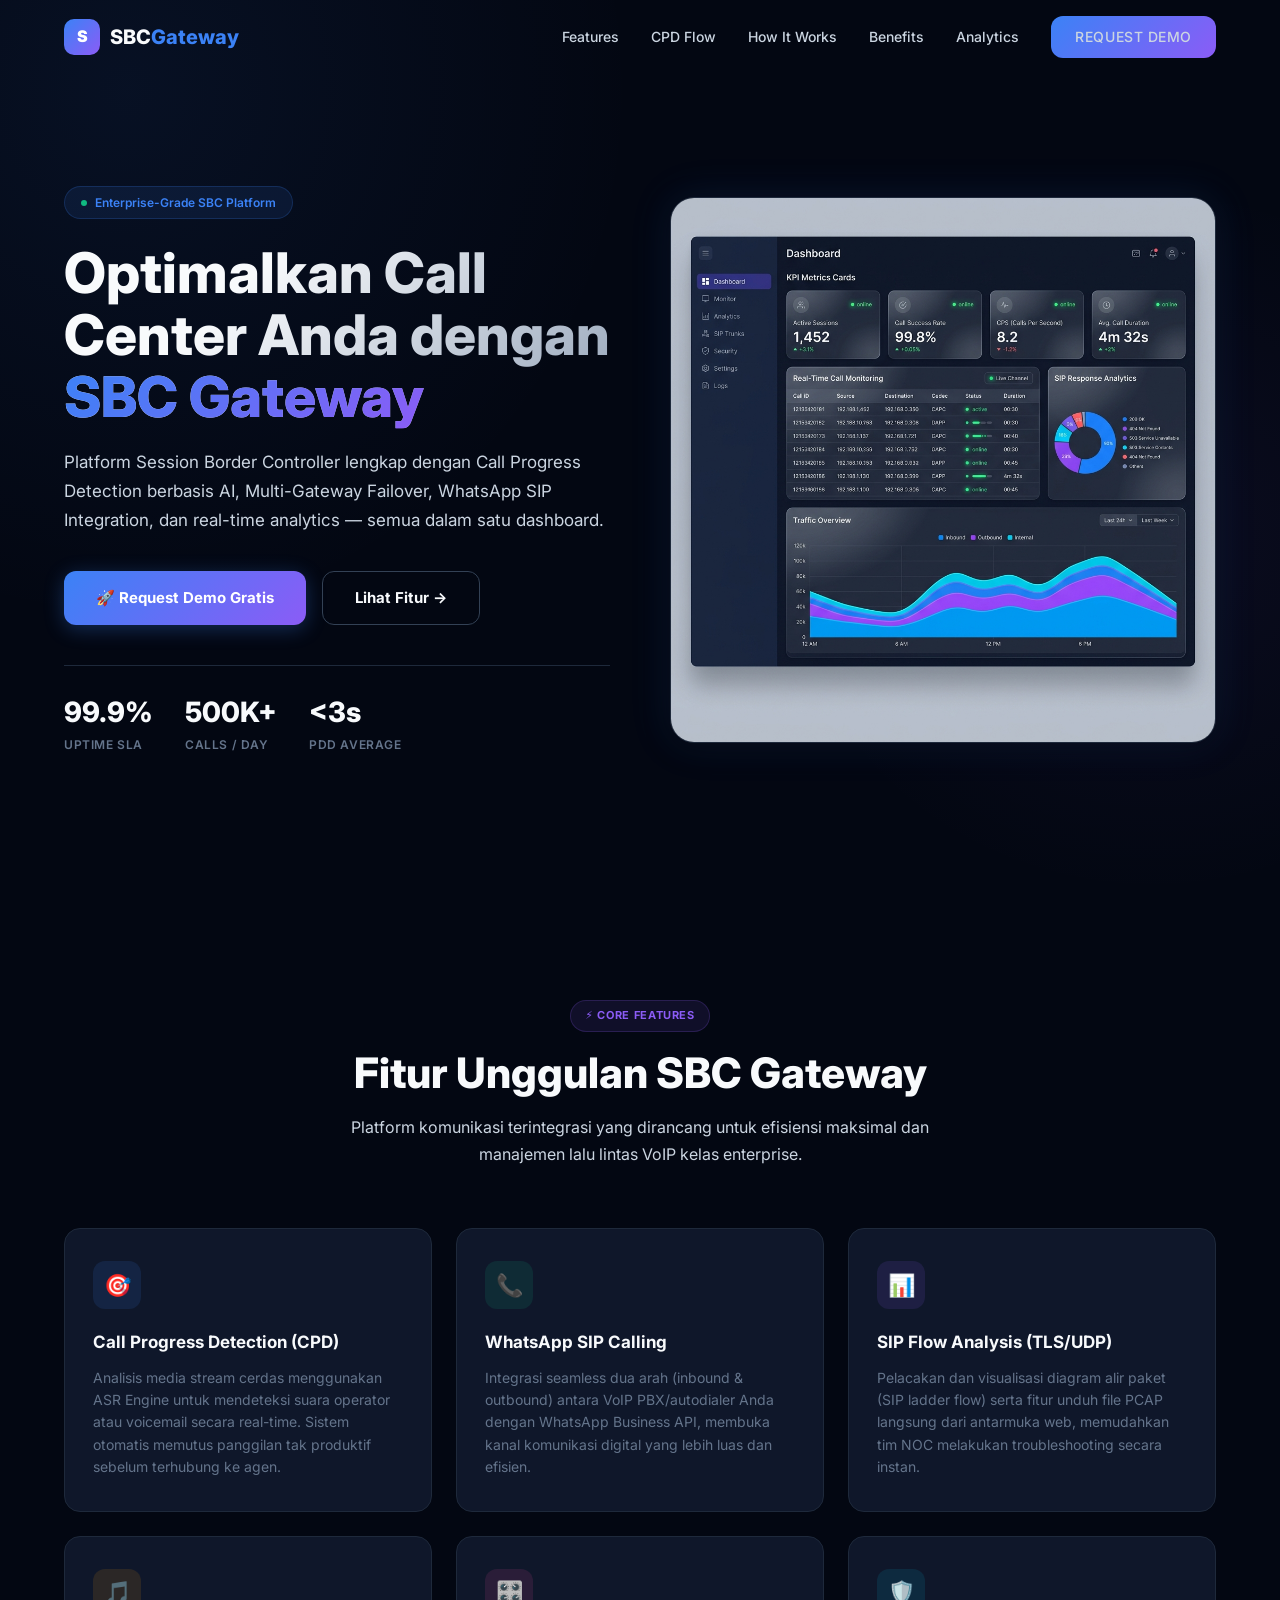
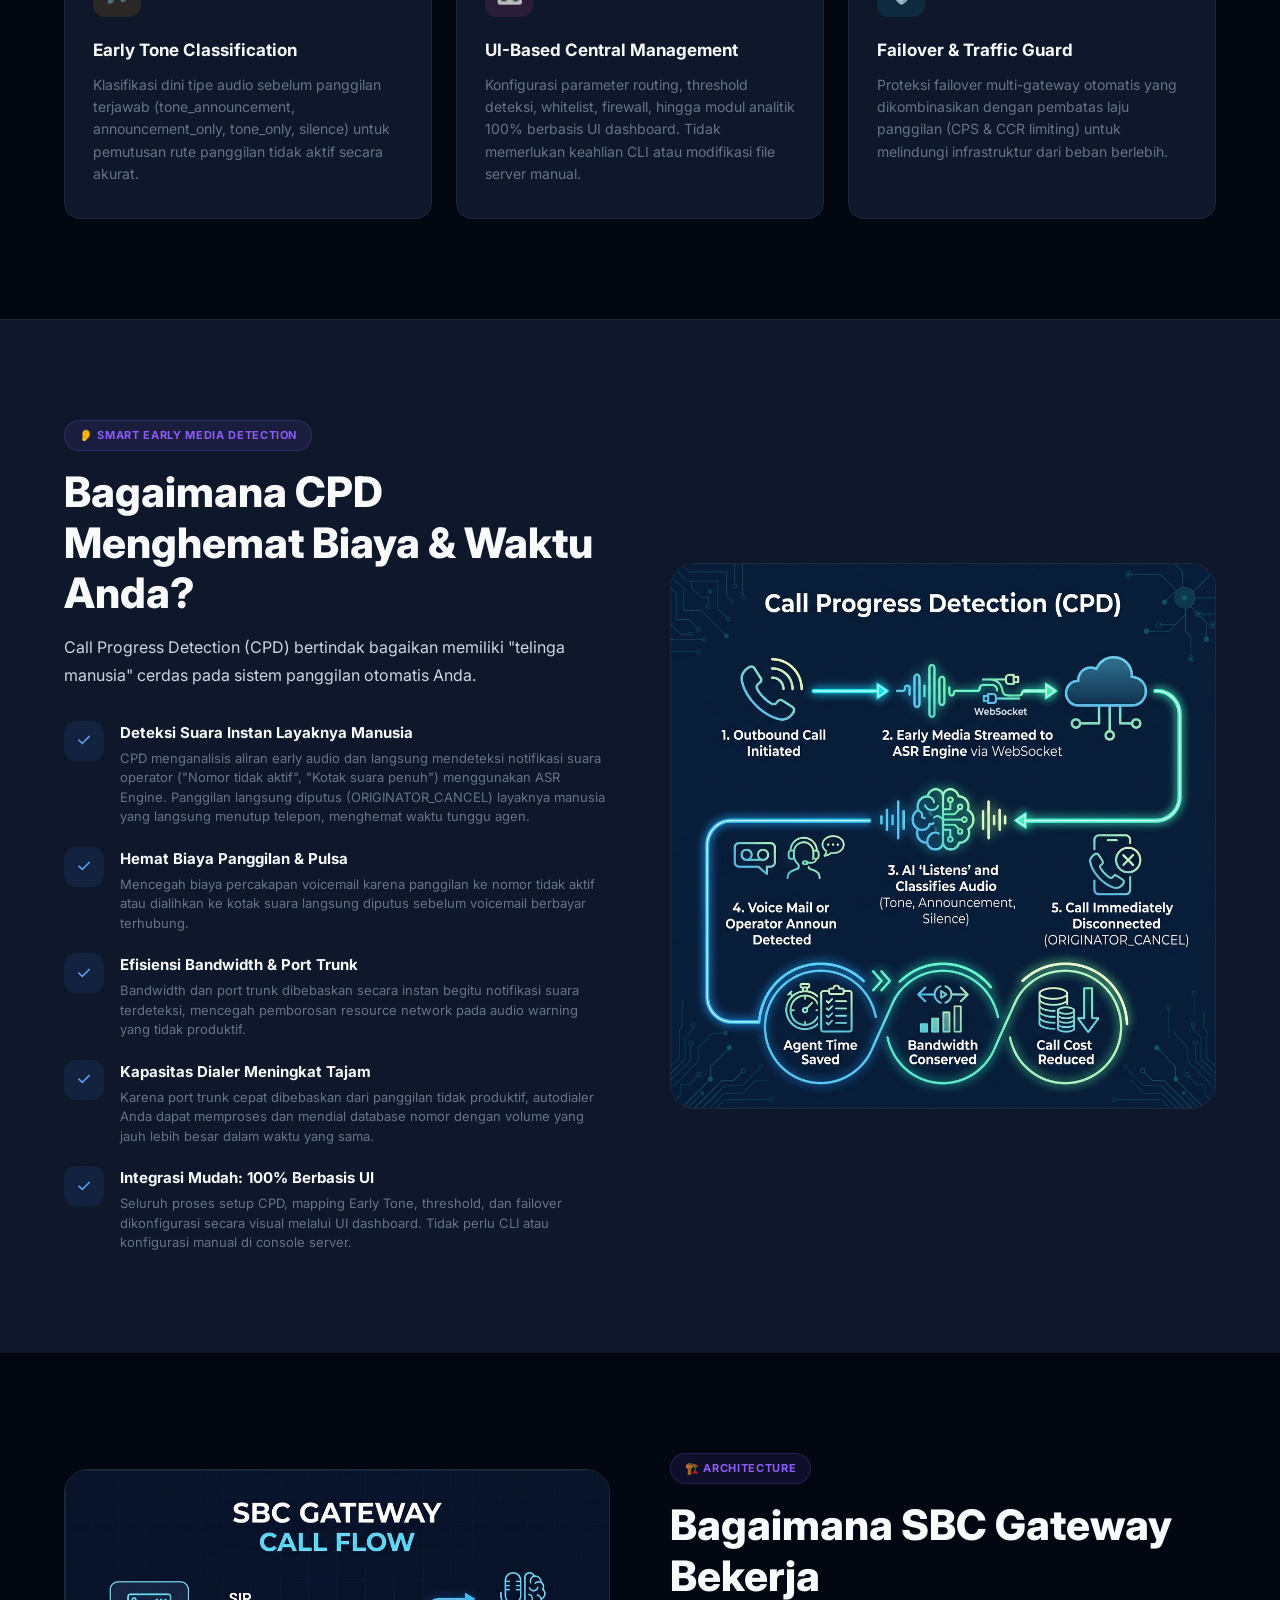
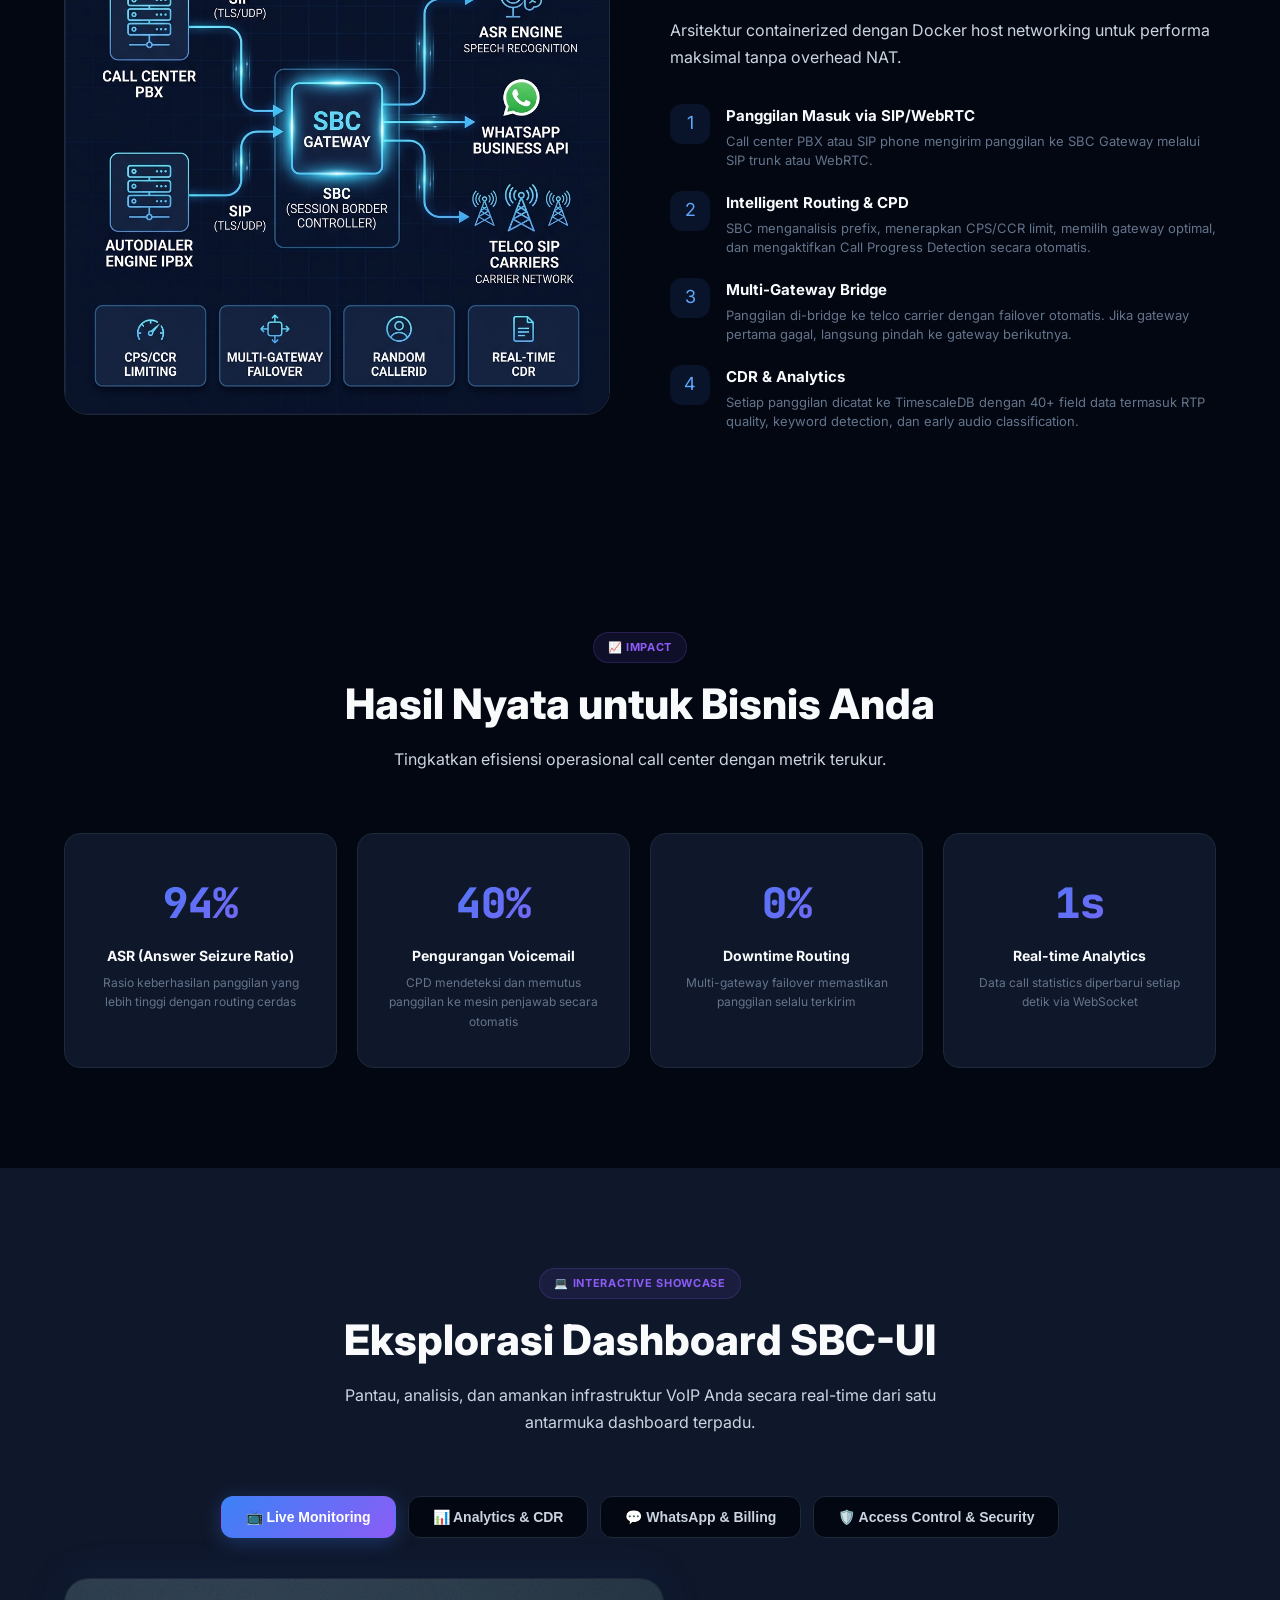
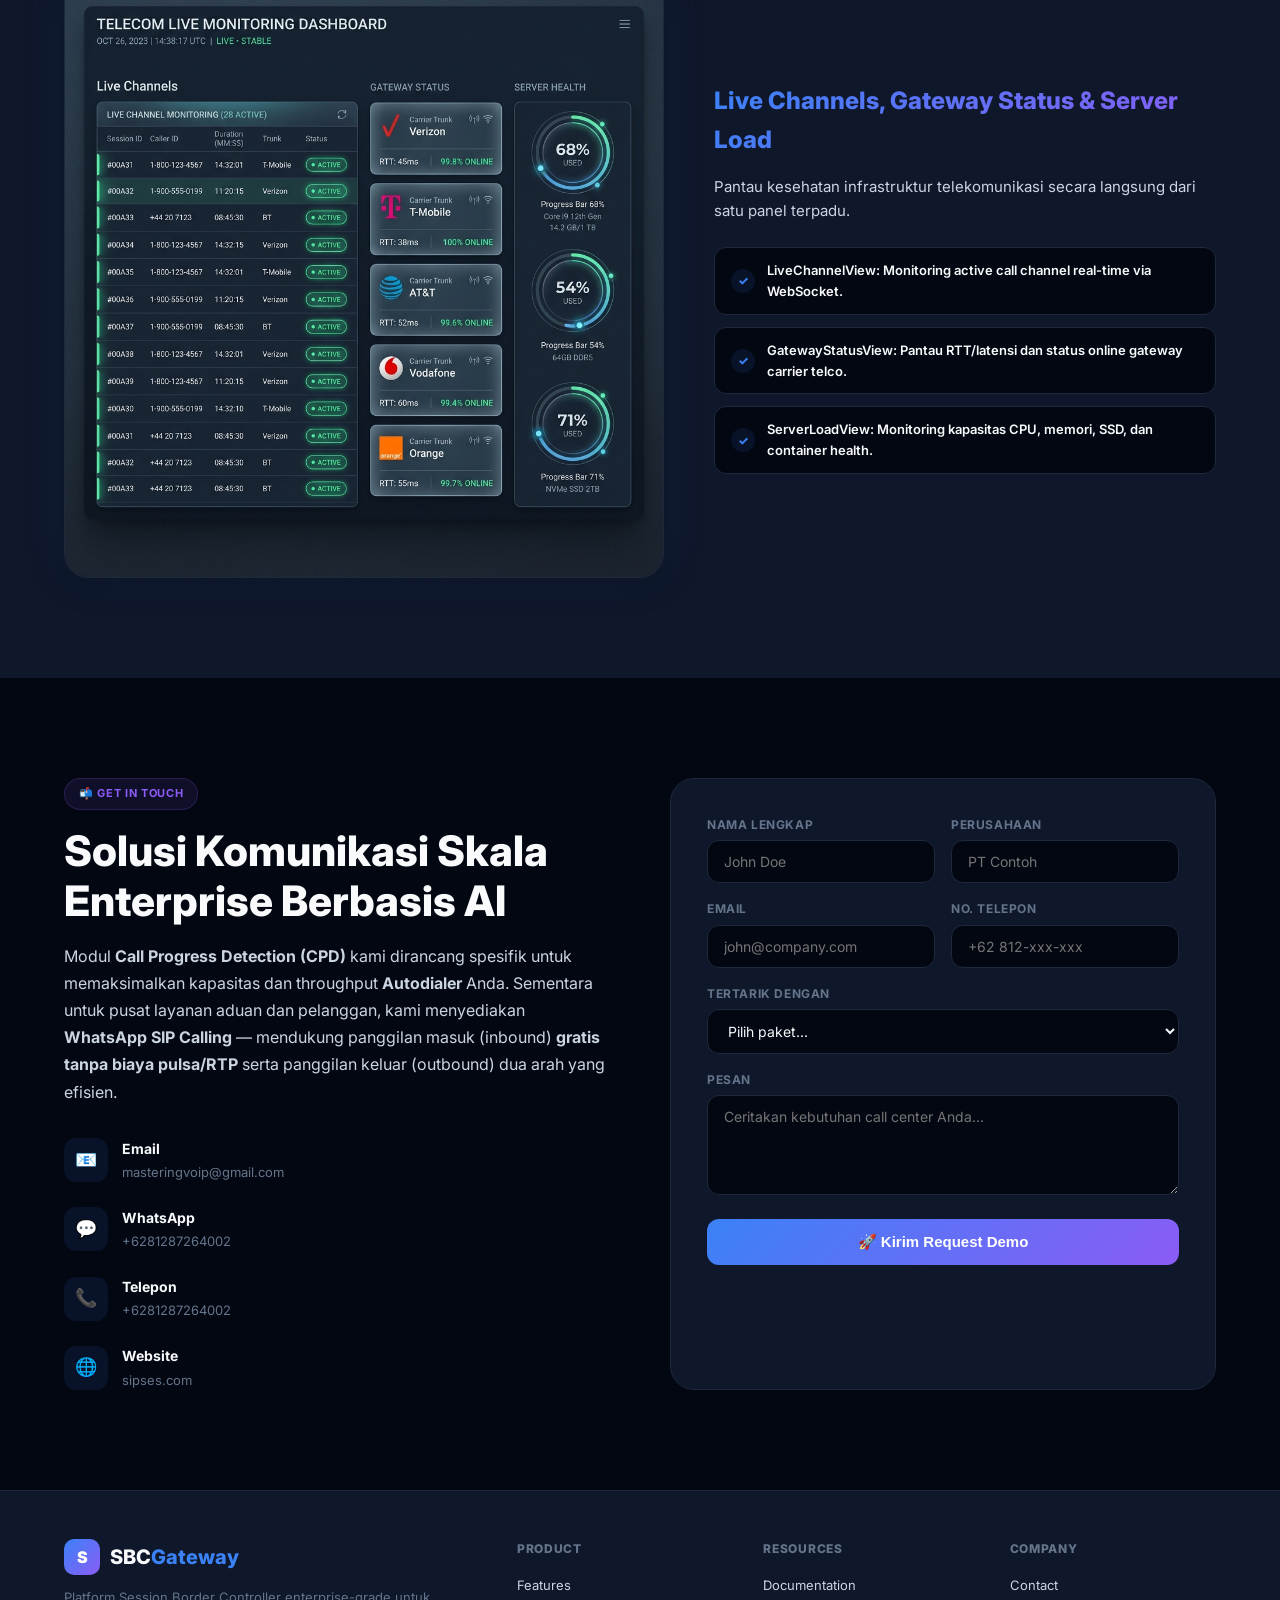
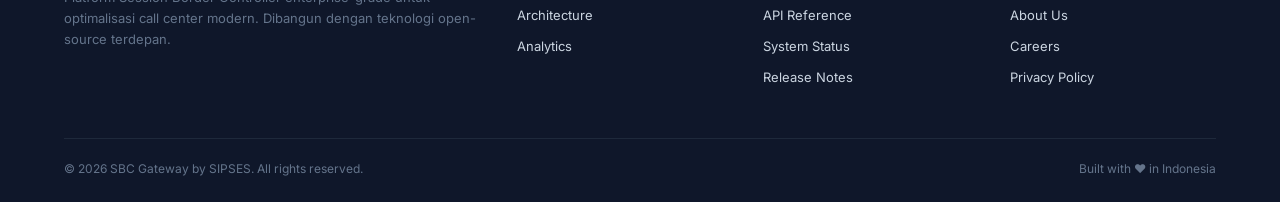
==== index.html @ d1999c35 "Update landing page assets" ====
<!DOCTYPE html>
<html lang="id">
<head>
<meta charset="UTF-8">
<meta name="viewport" content="width=device-width,initial-scale=1.0">
<title>SBC Gateway — Enterprise Call Center Optimization Platform</title>
<meta name="description" content="Optimalkan call center Anda dengan SBC Gateway. Call Progress Detection, Multi-Gateway Failover, WhatsApp SIP Calling, dan real-time monitoring dalam satu platform.">
<meta name="keywords" content="SBC Gateway, SIP, Call Center, VoIP, Call Progress Detection, WhatsApp Business, Telecom">
<link rel="preconnect" href="https://fonts.googleapis.com">
<link rel="preconnect" href="https://fonts.gstatic.com" crossorigin>
<link href="https://fonts.googleapis.com/css2?family=Inter:wght@400;500;600;700;800;900&family=JetBrains+Mono:wght@500;700&display=swap" rel="stylesheet">
<link rel="stylesheet" href="style.css">
<style>.sr-only{position:absolute;width:1px;height:1px;overflow:hidden;clip:rect(0,0,0,0)}</style>
</head>
<body>

<!-- ═══════════ NAVBAR ═══════════ -->
<nav class="navbar" id="navbar">
  <div class="container">
    <a href="#" class="nav-logo">
      <div class="logo-icon">S</div>
      <span>SBC<span style="color:var(--primary)">Gateway</span></span>
    </a>
    <div class="nav-links" id="navLinks">
      <a href="#features">Features</a>
      <a href="#cpd-flow">CPD Flow</a>
      <a href="#architecture">How It Works</a>
      <a href="#benefits">Benefits</a>
      <a href="#analytics">Analytics</a>
      <a href="#contact" class="nav-cta">Request Demo</a>
    </div>
    <button class="nav-hamburger" id="hamburger" aria-label="Menu">☰</button>
  </div>
</nav>

<!-- ═══════════ HERO ═══════════ -->
<section class="hero" id="home">
  <div class="container">
    <div class="hero-content">
      <div class="hero-badge"><span class="pulse"></span> Enterprise-Grade SBC Platform</div>
      <h1>Optimalkan Call Center Anda dengan <span>SBC Gateway</span></h1>
      <p class="hero-desc">Platform Session Border Controller lengkap dengan Call Progress Detection berbasis AI, Multi-Gateway Failover, WhatsApp SIP Integration, dan real-time analytics — semua dalam satu dashboard.</p>
      <div class="hero-actions">
        <a href="#contact" class="btn-hero primary">🚀 Request Demo Gratis</a>
        <a href="#features" class="btn-hero outline">Lihat Fitur →</a>
      </div>
      <div class="hero-stats">
        <div class="hero-stat"><div class="num">99.9%</div><div class="label">Uptime SLA</div></div>
        <div class="hero-stat"><div class="num">500K+</div><div class="label">Calls / Day</div></div>
        <div class="hero-stat"><div class="num">&lt;3s</div><div class="label">PDD Average</div></div>
      </div>
    </div>
    <div class="hero-visual">
      <img src="img/dashboard-hero.png" alt="SBC Gateway Dashboard" width="600" height="600" loading="eager">
    </div>
  </div>
</section>

<!-- ═══════════ FEATURES ═══════════ -->
<section id="features">
  <div class="container">
    <div class="section-header">
      <div class="section-badge">⚡ Core Features</div>
      <h2 class="section-title">Fitur Unggulan SBC Gateway</h2>
      <p class="section-desc">Platform komunikasi terintegrasi yang dirancang untuk efisiensi maksimal dan manajemen lalu lintas VoIP kelas enterprise.</p>
    </div>
    <div class="features-grid">

      <div class="feature-card fade-up">
        <div class="feature-icon blue">🎯</div>
        <h3>Call Progress Detection (CPD)</h3>
        <p>Analisis media stream cerdas menggunakan ASR Engine untuk mendeteksi suara operator atau voicemail secara real-time. Sistem otomatis memutus panggilan tak produktif sebelum terhubung ke agen.</p>
      </div>

      <div class="feature-card fade-up">
        <div class="feature-icon green">📞</div>
        <h3>WhatsApp SIP Calling</h3>
        <p>Integrasi seamless dua arah (inbound &amp; outbound) antara VoIP PBX/autodialer Anda dengan WhatsApp Business API, membuka kanal komunikasi digital yang lebih luas dan efisien.</p>
      </div>

      <div class="feature-card fade-up">
        <div class="feature-icon purple">📊</div>
        <h3>SIP Flow Analysis (TLS/UDP)</h3>
        <p>Pelacakan dan visualisasi diagram alir paket (SIP ladder flow) serta fitur unduh file PCAP langsung dari antarmuka web, memudahkan tim NOC melakukan troubleshooting secara instan.</p>
      </div>

      <div class="feature-card fade-up">
        <div class="feature-icon amber">🎵</div>
        <h3>Early Tone Classification</h3>
        <p>Klasifikasi dini tipe audio sebelum panggilan terjawab (tone_announcement, announcement_only, tone_only, silence) untuk pemutusan rute panggilan tidak aktif secara akurat.</p>
      </div>

      <div class="feature-card fade-up">
        <div class="feature-icon pink">🎛️</div>
        <h3>UI-Based Central Management</h3>
        <p>Konfigurasi parameter routing, threshold deteksi, whitelist, firewall, hingga modul analitik 100% berbasis UI dashboard. Tidak memerlukan keahlian CLI atau modifikasi file server manual.</p>
      </div>

      <div class="feature-card fade-up">
        <div class="feature-icon cyan">🛡️</div>
        <h3>Failover &amp; Traffic Guard</h3>
        <p>Proteksi failover multi-gateway otomatis yang dikombinasikan dengan pembatas laju panggilan (CPS &amp; CCR limiting) untuk melindungi infrastruktur dari beban berlebih.</p>
      </div>

    </div>
  </div>
</section>

<!-- ═══════════ CPD FLOW & BENEFITS ═══════════ -->
<section id="cpd-flow" class="arch-section" style="border-top:1px solid var(--border)">
  <div class="container">
    <div class="arch-layout">
      <div>
        <div class="section-badge">👂 Smart Early Media Detection</div>
        <h2 class="section-title">Bagaimana CPD Menghemat Biaya &amp; Waktu Anda?</h2>
        <p class="section-desc">Call Progress Detection (CPD) bertindak bagaikan memiliki "telinga manusia" cerdas pada sistem panggilan otomatis Anda.</p>
        <div class="arch-points">
          <div class="arch-point">
            <div class="icon">✓</div>
            <div>
              <h4>Deteksi Suara Instan Layaknya Manusia</h4>
              <p>CPD menganalisis aliran early audio dan langsung mendeteksi notifikasi suara operator ("Nomor tidak aktif", "Kotak suara penuh") menggunakan ASR Engine. Panggilan langsung diputus (ORIGINATOR_CANCEL) layaknya manusia yang langsung menutup telepon, menghemat waktu tunggu agen.</p>
            </div>
          </div>
          <div class="arch-point">
            <div class="icon">✓</div>
            <div>
              <h4>Hemat Biaya Panggilan &amp; Pulsa</h4>
              <p>Mencegah biaya percakapan voicemail karena panggilan ke nomor tidak aktif atau dialihkan ke kotak suara langsung diputus sebelum voicemail berbayar terhubung.</p>
            </div>
          </div>
          <div class="arch-point">
            <div class="icon">✓</div>
            <div>
              <h4>Efisiensi Bandwidth &amp; Port Trunk</h4>
              <p>Bandwidth dan port trunk dibebaskan secara instan begitu notifikasi suara terdeteksi, mencegah pemborosan resource network pada audio warning yang tidak produktif.</p>
            </div>
          </div>
          <div class="arch-point">
            <div class="icon">✓</div>
            <div>
              <h4>Kapasitas Dialer Meningkat Tajam</h4>
              <p>Karena port trunk cepat dibebaskan dari panggilan tidak produktif, autodialer Anda dapat memproses dan mendial database nomor dengan volume yang jauh lebih besar dalam waktu yang sama.</p>
            </div>
          </div>
          <div class="arch-point">
            <div class="icon">✓</div>
            <div>
              <h4>Integrasi Mudah: 100% Berbasis UI</h4>
              <p>Seluruh proses setup CPD, mapping Early Tone, threshold, dan failover dikonfigurasi secara visual melalui UI dashboard. Tidak perlu CLI atau konfigurasi manual di console server.</p>
            </div>
          </div>
        </div>
      </div>
      <div class="arch-image fade-up">
        <img src="img/cpd-flow-diagram.png" alt="SBC Gateway CPD Flow Diagram" width="600" height="600" loading="lazy">
      </div>
    </div>
  </div>
</section>

<!-- ═══════════ ARCHITECTURE ═══════════ -->
<section id="architecture">
  <div class="container">
    <div class="arch-layout">
      <div class="arch-image fade-up">
        <img src="img/architecture-diagram.png" alt="SBC Gateway Architecture" width="600" height="600" loading="lazy">
      </div>
      <div>
        <div class="section-badge">🏗️ Architecture</div>
        <h2 class="section-title">Bagaimana SBC Gateway Bekerja</h2>
        <p class="section-desc">Arsitektur containerized dengan Docker host networking untuk performa maksimal tanpa overhead NAT.</p>
        <div class="arch-points">
          <div class="arch-point">
            <div class="icon">1</div>
            <div><h4>Panggilan Masuk via SIP/WebRTC</h4><p>Call center PBX atau SIP phone mengirim panggilan ke SBC Gateway melalui SIP trunk atau WebRTC.</p></div>
          </div>
          <div class="arch-point">
            <div class="icon">2</div>
            <div><h4>Intelligent Routing &amp; CPD</h4><p>SBC menganalisis prefix, menerapkan CPS/CCR limit, memilih gateway optimal, dan mengaktifkan Call Progress Detection secara otomatis.</p></div>
          </div>
          <div class="arch-point">
            <div class="icon">3</div>
            <div><h4>Multi-Gateway Bridge</h4><p>Panggilan di-bridge ke telco carrier dengan failover otomatis. Jika gateway pertama gagal, langsung pindah ke gateway berikutnya.</p></div>
          </div>
          <div class="arch-point">
            <div class="icon">4</div>
            <div><h4>CDR &amp; Analytics</h4><p>Setiap panggilan dicatat ke TimescaleDB dengan 40+ field data termasuk RTP quality, keyword detection, dan early audio classification.</p></div>
          </div>
        </div>
      </div>
    </div>
  </div>
</section>

<!-- ═══════════ BENEFITS ═══════════ -->
<section id="benefits">
  <div class="container">
    <div class="section-header">
      <div class="section-badge">📈 Impact</div>
      <h2 class="section-title">Hasil Nyata untuk Bisnis Anda</h2>
      <p class="section-desc">Tingkatkan efisiensi operasional call center dengan metrik terukur.</p>
    </div>
    <div class="benefits-grid">
      <div class="benefit-card fade-up">
        <div class="benefit-num">94%</div>
        <h4>ASR (Answer Seizure Ratio)</h4>
        <p>Rasio keberhasilan panggilan yang lebih tinggi dengan routing cerdas</p>
      </div>
      <div class="benefit-card fade-up">
        <div class="benefit-num">40%</div>
        <h4>Pengurangan Voicemail</h4>
        <p>CPD mendeteksi dan memutus panggilan ke mesin penjawab secara otomatis</p>
      </div>
      <div class="benefit-card fade-up">
        <div class="benefit-num">0%</div>
        <h4>Downtime Routing</h4>
        <p>Multi-gateway failover memastikan panggilan selalu terkirim</p>
      </div>
      <div class="benefit-card fade-up">
        <div class="benefit-num">1s</div>
        <h4>Real-time Analytics</h4>
        <p>Data call statistics diperbarui setiap detik via WebSocket</p>
      </div>
    </div>
  </div>
</section>

<!-- ═══════════ SHOWCASE / DASHBOARD PREVIEWS ═══════════ -->
<section id="analytics" class="showcase-section">
  <div class="container">
    <div class="section-header">
      <div class="section-badge">💻 Interactive Showcase</div>
      <h2 class="section-title">Eksplorasi Dashboard SBC-UI</h2>
      <p class="section-desc">Pantau, analisis, dan amankan infrastruktur VoIP Anda secara real-time dari satu antarmuka dashboard terpadu.</p>
    </div>

    <!-- Tab Buttons -->
    <div class="showcase-tabs">
      <button class="showcase-tab active" onclick="switchTab('tab-monitoring')">📺 Live Monitoring</button>
      <button class="showcase-tab" onclick="switchTab('tab-analytics')">📊 Analytics &amp; CDR</button>
      <button class="showcase-tab" onclick="switchTab('tab-waba')">💬 WhatsApp &amp; Billing</button>
      <button class="showcase-tab" onclick="switchTab('tab-security')">🛡️ Access Control &amp; Security</button>
    </div>

    <!-- Tab Panels -->
    <div class="showcase-panels">

      <!-- Panel 1: Monitoring -->
      <div id="tab-monitoring" class="showcase-panel active">
        <div class="showcase-image">
          <img src="img/live-monitoring.png" alt="Live Monitoring & Gateway Status" width="600" height="600" loading="lazy">
        </div>
        <div class="showcase-info">
          <h3>Live Channels, Gateway Status &amp; Server Load</h3>
          <p>Pantau kesehatan infrastruktur telekomunikasi secara langsung dari satu panel terpadu.</p>
          <div class="showcase-features">
            <div class="showcase-feature"><div class="bullet">✓</div><span>LiveChannelView: Monitoring active call channel real-time via WebSocket.</span></div>
            <div class="showcase-feature"><div class="bullet">✓</div><span>GatewayStatusView: Pantau RTT/latensi dan status online gateway carrier telco.</span></div>
            <div class="showcase-feature"><div class="bullet">✓</div><span>ServerLoadView: Monitoring kapasitas CPU, memori, SSD, dan container health.</span></div>
          </div>
        </div>
      </div>

      <!-- Panel 2: Analytics -->
      <div id="tab-analytics" class="showcase-panel">
        <div class="showcase-image">
          <img src="img/analytics-cdr.png" alt="SIP Response Analytics & CDR Logs" width="600" height="600" loading="lazy">
        </div>
        <div class="showcase-info">
          <h3>SIP Response Analytics, Traffic &amp; CDR Logs</h3>
          <p>Dapatkan insight performa dan diagnosa kegagalan panggilan dengan visualisasi charts interaktif.</p>
          <div class="showcase-features">
            <div class="showcase-feature"><div class="bullet">✓</div><span>SipResponseAnalyticsView: Breakdown kode respon SIP (200 OK, 486 Busy, dsb) per jam.</span></div>
            <div class="showcase-feature"><div class="bullet">✓</div><span>TrafficOverviewView &amp; CallStatsView: Stacked area charts total volume panggilan masuk &amp; keluar.</span></div>
            <div class="showcase-feature"><div class="bullet">✓</div><span>CdrView: Pencarian log CDR dengan detail SIP flow ladder, ASR%, ACD, PDD, dan early audio classification.</span></div>
          </div>
        </div>
      </div>

      <!-- Panel 3: WABA & Billing -->
      <div id="tab-waba" class="showcase-panel">
        <div class="showcase-image">
          <img src="img/waba-routing.png" alt="WhatsApp Business & Billing View" width="600" height="600" loading="lazy">
        </div>
        <div class="showcase-info">
          <h3>WhatsApp SIP Calling, Dynamic CallerID &amp; Billing</h3>
          <p>Kelola kanal panggilan alternatif WhatsApp Business API, aturan CallerID block, serta reporting biaya panggilan.</p>
          <div class="showcase-features">
            <div class="showcase-feature"><div class="bullet">✓</div><span>WabaView: Setup interkoneksi WhatsApp Business API trunk ke SIP server.</span></div>
            <div class="showcase-feature"><div class="bullet">✓</div><span>Dynamic CallerID: Kelola CallerID blocks (Sequence, Random, Static) via UI.</span></div>
            <div class="showcase-feature"><div class="bullet">✓</div><span>BillingView: Ekspor laporan konsumsi menit dan biaya panggilan ke CSV, Excel, PDF.</span></div>
          </div>
        </div>
      </div>

      <!-- Panel 4: Security -->
      <div id="tab-security" class="showcase-panel">
        <div class="showcase-image">
          <img src="img/acl-security.png" alt="Access Control List & Security View" width="600" height="600" loading="lazy">
        </div>
        <div class="showcase-info">
          <h3>SIP Security &amp; Access Control List (ACL)</h3>
          <p>Lindungi gateway dari ancaman spoofing, brute force, flooding, dan unauthorized access.</p>
          <div class="showcase-features">
            <div class="showcase-feature"><div class="bullet">✓</div><span>AclView: Tambah &amp; hapus rules IP whitelist/blacklist sip profile secara dinamis.</span></div>
            <div class="showcase-feature"><div class="bullet">✓</div><span>Rate Limiting: Pengaturan batas Call Per Second (CPS) &amp; Concurrent Call Rate (CCR) per IP.</span></div>
            <div class="showcase-feature"><div class="bullet">✓</div><span>SIP Firewall Rules: Deteksi dan blokir malformed SIP packets, anti-flooding, dan drop invalid User-Agents.</span></div>
          </div>
        </div>
      </div>

    </div>
  </div>
</section>

<!-- ═══════════ CONTACT ═══════════ -->
<section id="contact">
  <div class="container">
    <div class="contact-layout">
      <div>
        <div class="section-badge">📬 Get in Touch</div>
        <h2 class="section-title">Solusi Komunikasi Skala Enterprise Berbasis AI</h2>
        <p class="section-desc">Modul <strong>Call Progress Detection (CPD)</strong> kami dirancang spesifik untuk memaksimalkan kapasitas dan throughput <strong>Autodialer</strong> Anda. Sementara untuk pusat layanan aduan dan pelanggan, kami menyediakan <strong>WhatsApp SIP Calling</strong> — mendukung panggilan masuk (inbound) <strong>gratis tanpa biaya pulsa/RTP</strong> serta panggilan keluar (outbound) dua arah yang efisien.</p>
        <div class="contact-info">
          <div class="contact-item">
            <div class="icon">📧</div>
            <div class="info"><h4>Email</h4><p>masteringvoip@gmail.com</p></div>
          </div>
          <div class="contact-item">
            <div class="icon">💬</div>
            <div class="info"><h4>WhatsApp</h4><p>+6281287264002</p></div>
          </div>
          <div class="contact-item">
            <div class="icon">📞</div>
            <div class="info"><h4>Telepon</h4><p>+6281287264002</p></div>
          </div>
          <div class="contact-item">
            <div class="icon">🌐</div>
            <div class="info"><h4>Website</h4><p>sipses.com</p></div>
          </div>
        </div>
      </div>
      <div class="contact-form fade-up">
        <form id="contactForm">
          <div class="form-row">
            <div class="form-group">
              <label for="name">Nama Lengkap</label>
              <input type="text" id="name" placeholder="John Doe" required>
            </div>
            <div class="form-group">
              <label for="company">Perusahaan</label>
              <input type="text" id="company" placeholder="PT Contoh">
            </div>
          </div>
          <div class="form-row">
            <div class="form-group">
              <label for="email">Email</label>
              <input type="email" id="email" placeholder="john@company.com" required>
            </div>
            <div class="form-group">
              <label for="phone">No. Telepon</label>
              <input type="tel" id="phone" placeholder="+62 812-xxx-xxx">
            </div>
          </div>
          <div class="form-group">
            <label for="interest">Tertarik Dengan</label>
            <select id="interest">
              <option value="">Pilih paket...</option>
              <option>Free Trial (14 Hari)</option>
              <option>Professional Plan</option>
              <option>Enterprise Plan</option>
              <option>Konsultasi Teknis</option>
            </select>
          </div>
          <div class="form-group">
            <label for="message">Pesan</label>
            <textarea id="message" placeholder="Ceritakan kebutuhan call center Anda..."></textarea>
          </div>
          <button type="submit" class="form-submit">🚀 Kirim Request Demo</button>
        </form>
      </div>
    </div>
  </div>
</section>

<!-- ═══════════ FOOTER ═══════════ -->
<footer class="footer">
  <div class="container">
    <div class="footer-grid">
      <div class="footer-brand">
        <a href="#" class="nav-logo" style="margin-bottom:4px">
          <div class="logo-icon">S</div>
          <span>SBC<span style="color:var(--primary)">Gateway</span></span>
        </a>
        <p>Platform Session Border Controller enterprise-grade untuk optimalisasi call center modern. Dibangun dengan teknologi open-source terdepan.</p>
      </div>
      <div class="footer-col">
        <h4>Product</h4>
        <a href="#features">Features</a>
        <a href="#architecture">Architecture</a>
        <a href="#analytics">Analytics</a>
      </div>
      <div class="footer-col">
        <h4>Resources</h4>
        <a href="#">Documentation</a>
        <a href="#">API Reference</a>
        <a href="#">System Status</a>
        <a href="#">Release Notes</a>
      </div>
      <div class="footer-col">
        <h4>Company</h4>
        <a href="#contact">Contact</a>
        <a href="#">About Us</a>
        <a href="#">Careers</a>
        <a href="#">Privacy Policy</a>
      </div>
    </div>
    <div class="footer-bottom">
      <span>&copy; 2026 SBC Gateway by SIPSES. All rights reserved.</span>
      <span>Built with ❤️ in Indonesia</span>
    </div>
  </div>
</footer>

<script>
// Tab Switching
function switchTab(tabId){
  document.querySelectorAll('.showcase-tab').forEach(btn=>{
    btn.classList.toggle('active',btn.getAttribute('onclick').includes(tabId));
  });
  document.querySelectorAll('.showcase-panel').forEach(panel=>{
    panel.classList.toggle('active',panel.id===tabId);
  });
}

// Navbar scroll effect
const navbar=document.getElementById('navbar');
window.addEventListener('scroll',()=>{navbar.classList.toggle('scrolled',window.scrollY>50)});

// Mobile hamburger
const hamburger=document.getElementById('hamburger');
const navLinks=document.getElementById('navLinks');
hamburger.addEventListener('click',()=>{
  const open=navLinks.style.display==='flex';
  navLinks.style.display=open?'none':'flex';
  navLinks.style.flexDirection='column';
  navLinks.style.position='absolute';
  navLinks.style.top='60px';
  navLinks.style.right='24px';
  navLinks.style.background='rgba(15,23,42,0.98)';
  navLinks.style.padding='20px';
  navLinks.style.borderRadius='12px';
  navLinks.style.border='1px solid #1e293b';
  navLinks.style.gap='16px';
  if(open){navLinks.removeAttribute('style')}
});

// Scroll animations (IntersectionObserver)
const observer=new IntersectionObserver((entries)=>{
  entries.forEach(e=>{if(e.isIntersecting){e.target.classList.add('visible');observer.unobserve(e.target)}});
},{threshold:0.1,rootMargin:'0px 0px -50px 0px'});
document.querySelectorAll('.fade-up').forEach(el=>observer.observe(el));

// Smooth scroll for anchor links
document.querySelectorAll('a[href^="#"]').forEach(a=>{
  a.addEventListener('click',e=>{
    e.preventDefault();
    const t=document.querySelector(a.getAttribute('href'));
    if(t)t.scrollIntoView({behavior:'smooth',block:'start'});
    if(window.innerWidth<768){navLinks.removeAttribute('style')}
  });
});

// Form submit
document.getElementById('contactForm').addEventListener('submit',e=>{
  e.preventDefault();
  alert('Terima kasih! Tim kami akan menghubungi Anda dalam 1x24 jam.');
  e.target.reset();
});
</script>
</body>
</html>
---- style.css ----
/* ── Reset & Base ── */
*,*::before,*::after{box-sizing:border-box;margin:0;padding:0}
:root{
  --bg:#030712;--bg-card:#0f172a;--bg-card-hover:#1e293b;
  --border:#1e293b;--border-light:#334155;
  --text:#f8fafc;--text-dim:#cbd5e1;--text-muted:#64748b;
  --primary:#3b82f6;--primary-glow:rgba(59,130,246,0.3);
  --accent:#8b5cf6;--accent-glow:rgba(139,92,246,0.25);
  --success:#10b981;--warning:#f59e0b;--danger:#ef4444;
  --gradient-primary:linear-gradient(135deg,#3b82f6,#8b5cf6);
  --gradient-dark:linear-gradient(180deg,#030712 0%,#0f172a 100%);
  --r:12px;--r-lg:16px;--r-xl:24px;
  --shadow:0 4px 24px rgba(0,0,0,0.4);
  --shadow-glow:0 0 40px rgba(59,130,246,0.15);
  --font:'Inter',system-ui,-apple-system,sans-serif;
  --font-mono:'JetBrains Mono',monospace;
}
html{scroll-behavior:smooth;font-size:16px}
body{font-family:var(--font);background:var(--bg);color:var(--text);line-height:1.6;overflow-x:hidden}
a{color:var(--primary);text-decoration:none;transition:color .2s}
a:hover{color:#60a5fa}
img{max-width:100%;height:auto;display:block}
.container{max-width:1200px;margin:0 auto;padding:0 24px}

/* ── Navbar ── */
.navbar{position:fixed;top:0;left:0;right:0;z-index:100;padding:16px 0;transition:all .3s}
.navbar.scrolled{background:rgba(3,7,18,0.92);backdrop-filter:blur(16px);border-bottom:1px solid var(--border);padding:10px 0}
.navbar .container{display:flex;align-items:center;justify-content:space-between}
.nav-logo{display:flex;align-items:center;gap:10px;font-weight:800;font-size:20px;color:var(--text)}
.nav-logo .logo-icon{width:36px;height:36px;background:var(--gradient-primary);border-radius:10px;display:flex;align-items:center;justify-content:center;font-size:16px;font-weight:900;color:#fff}
.nav-links{display:flex;gap:32px;align-items:center}
.nav-links a{color:var(--text-dim);font-size:14px;font-weight:500;transition:color .2s}
.nav-links a:hover{color:var(--text)}
.nav-cta{padding:10px 24px;background:var(--gradient-primary);border:none;border-radius:var(--r);color:#fff;font-weight:700;font-size:13px;cursor:pointer;transition:transform .15s,box-shadow .3s;text-transform:uppercase;letter-spacing:.04em}
.nav-cta:hover{transform:translateY(-1px);box-shadow:0 4px 20px var(--primary-glow)}
.nav-hamburger{display:none;background:none;border:none;color:var(--text);font-size:24px;cursor:pointer}

/* ── Hero ── */
.hero{min-height:100vh;display:flex;align-items:center;position:relative;padding:120px 0 80px;overflow:hidden}
.hero::before{content:'';position:absolute;top:-50%;left:-30%;width:80%;height:120%;background:radial-gradient(ellipse,rgba(59,130,246,0.08) 0%,transparent 70%);pointer-events:none}
.hero::after{content:'';position:absolute;top:20%;right:-20%;width:60%;height:80%;background:radial-gradient(ellipse,rgba(139,92,246,0.06) 0%,transparent 70%);pointer-events:none}
.hero .container{display:grid;grid-template-columns:1fr 1fr;gap:60px;align-items:center;position:relative;z-index:1}
.hero-content{max-width:560px}
.hero-badge{display:inline-flex;align-items:center;gap:8px;background:rgba(59,130,246,0.1);border:1px solid rgba(59,130,246,0.2);border-radius:999px;padding:6px 16px;font-size:12px;font-weight:600;color:var(--primary);margin-bottom:24px}
.hero-badge .pulse{width:6px;height:6px;border-radius:50%;background:var(--success);animation:pulse 2s infinite}
.hero h1{font-size:clamp(36px,5vw,56px);font-weight:800;line-height:1.1;margin-bottom:20px;background:linear-gradient(135deg,#f8fafc 30%,#94a3b8);-webkit-background-clip:text;-webkit-text-fill-color:transparent}
.hero h1 span{background:var(--gradient-primary);-webkit-background-clip:text;-webkit-text-fill-color:transparent}
.hero-desc{font-size:17px;color:var(--text-dim);margin-bottom:36px;line-height:1.7}
.hero-actions{display:flex;gap:16px;flex-wrap:wrap}
.btn-hero{padding:14px 32px;border-radius:var(--r);font-weight:700;font-size:15px;border:none;cursor:pointer;transition:all .2s;display:inline-flex;align-items:center;gap:8px}
.btn-hero.primary{background:var(--gradient-primary);color:#fff;box-shadow:0 4px 20px var(--primary-glow)}
.btn-hero.primary:hover{transform:translateY(-2px);box-shadow:0 8px 32px var(--primary-glow)}
.btn-hero.outline{background:transparent;color:var(--text);border:1px solid var(--border-light)}
.btn-hero.outline:hover{border-color:var(--primary);color:var(--primary)}
.hero-visual{position:relative}
.hero-visual img{border-radius:var(--r-xl);border:1px solid var(--border);box-shadow:var(--shadow),var(--shadow-glow);transition:transform .4s}
.hero-visual:hover img{transform:scale(1.02)}
.hero-stats{display:flex;gap:32px;margin-top:40px;padding-top:24px;border-top:1px solid var(--border)}
.hero-stat .num{font-size:28px;font-weight:800;color:var(--text)}
.hero-stat .label{font-size:12px;color:var(--text-muted);font-weight:600;text-transform:uppercase;letter-spacing:.05em}

/* ── Section base ── */
section{padding:100px 0;position:relative}
.section-badge{display:inline-flex;align-items:center;gap:6px;background:rgba(139,92,246,0.1);border:1px solid rgba(139,92,246,0.2);border-radius:999px;padding:6px 14px;font-size:11px;font-weight:700;color:var(--accent);text-transform:uppercase;letter-spacing:.06em;margin-bottom:16px}
.section-title{font-size:clamp(28px,4vw,42px);font-weight:800;margin-bottom:16px;line-height:1.2}
.section-desc{font-size:16px;color:var(--text-dim);max-width:600px;line-height:1.7}
.section-header{text-align:center;margin-bottom:60px}
.section-header .section-desc{margin:0 auto}

/* ── Features ── */
.features-grid{display:grid;grid-template-columns:repeat(3,1fr);gap:24px}
.feature-card{background:var(--bg-card);border:1px solid var(--border);border-radius:var(--r-lg);padding:32px 28px;transition:all .3s;position:relative;overflow:hidden}
.feature-card:hover{border-color:var(--border-light);transform:translateY(-4px);box-shadow:var(--shadow)}
.feature-card::before{content:'';position:absolute;top:0;left:0;right:0;height:3px;background:var(--gradient-primary);opacity:0;transition:opacity .3s}
.feature-card:hover::before{opacity:1}
.feature-icon{width:48px;height:48px;border-radius:var(--r);display:flex;align-items:center;justify-content:center;margin-bottom:20px;font-size:22px}
.feature-icon.blue{background:rgba(59,130,246,0.12);color:#60a5fa}
.feature-icon.green{background:rgba(16,185,129,0.12);color:#34d399}
.feature-icon.purple{background:rgba(139,92,246,0.12);color:#a78bfa}
.feature-icon.amber{background:rgba(245,158,11,0.12);color:#fbbf24}
.feature-icon.pink{background:rgba(236,72,153,0.12);color:#f472b6}
.feature-icon.cyan{background:rgba(6,182,212,0.12);color:#22d3ee}
.feature-card h3{font-size:17px;font-weight:700;margin-bottom:10px;color:var(--text)}
.feature-card p{font-size:14px;color:var(--text-muted);line-height:1.6}

/* ── Architecture ── */
.arch-section{background:var(--bg-card)}
.arch-layout{display:grid;grid-template-columns:1fr 1fr;gap:60px;align-items:center}
.arch-image img{border-radius:var(--r-xl);border:1px solid var(--border)}
.arch-points{display:flex;flex-direction:column;gap:20px;margin-top:32px}
.arch-point{display:flex;gap:16px;align-items:flex-start}
.arch-point .icon{width:40px;height:40px;border-radius:var(--r);display:flex;align-items:center;justify-content:center;flex-shrink:0;font-size:18px;background:rgba(59,130,246,0.1);color:#60a5fa}
.arch-point h4{font-size:15px;font-weight:700;margin-bottom:4px}
.arch-point p{font-size:13px;color:var(--text-muted);line-height:1.5}

/* ── Benefits ── */
.benefits-grid{display:grid;grid-template-columns:repeat(4,1fr);gap:20px}
.benefit-card{text-align:center;padding:36px 24px;background:var(--bg-card);border:1px solid var(--border);border-radius:var(--r-lg);transition:all .3s}
.benefit-card:hover{border-color:var(--primary);transform:translateY(-4px);box-shadow:0 8px 32px rgba(59,130,246,0.1)}
.benefit-num{font-size:42px;font-weight:900;background:var(--gradient-primary);-webkit-background-clip:text;-webkit-text-fill-color:transparent;margin-bottom:8px;font-family:var(--font-mono)}
.benefit-card h4{font-size:14px;font-weight:700;margin-bottom:6px}
.benefit-card p{font-size:12px;color:var(--text-muted)}

/* ── Analytics ── */
.analytics-layout{display:grid;grid-template-columns:1fr 1fr;gap:60px;align-items:center}
.analytics-list{display:flex;flex-direction:column;gap:16px;margin-top:28px}
.analytics-item{display:flex;gap:14px;align-items:center;padding:16px 20px;background:var(--bg-card);border:1px solid var(--border);border-radius:var(--r);transition:all .2s}
.analytics-item:hover{border-color:var(--primary);background:var(--bg-card-hover)}
.analytics-item .check{width:28px;height:28px;border-radius:50%;background:rgba(16,185,129,0.12);color:var(--success);display:flex;align-items:center;justify-content:center;flex-shrink:0;font-size:14px;font-weight:700}
.analytics-item span{font-size:14px;font-weight:600}

/* ── Pricing ── */
.pricing-section{background:var(--bg-card)}
.pricing-grid{display:grid;grid-template-columns:repeat(3,1fr);gap:24px}
.pricing-card{background:var(--bg);border:1px solid var(--border);border-radius:var(--r-xl);padding:36px 32px;position:relative;transition:all .3s}
.pricing-card.featured{border-color:var(--primary);box-shadow:0 0 40px var(--primary-glow)}
.pricing-card.featured::before{content:'POPULAR';position:absolute;top:-12px;left:50%;transform:translateX(-50%);background:var(--gradient-primary);padding:4px 16px;border-radius:999px;font-size:11px;font-weight:800;letter-spacing:.06em}
.pricing-card:hover{transform:translateY(-4px)}
.pricing-name{font-size:14px;color:var(--text-muted);font-weight:700;text-transform:uppercase;letter-spacing:.05em;margin-bottom:8px}
.pricing-price{font-size:36px;font-weight:900;margin-bottom:4px}
.pricing-price small{font-size:14px;color:var(--text-muted);font-weight:500}
.pricing-desc{font-size:13px;color:var(--text-muted);margin-bottom:24px;padding-bottom:24px;border-bottom:1px solid var(--border)}
.pricing-features{list-style:none;display:flex;flex-direction:column;gap:12px;margin-bottom:28px}
.pricing-features li{font-size:13px;color:var(--text-dim);display:flex;align-items:center;gap:10px}
.pricing-features li::before{content:'✓';color:var(--success);font-weight:700;font-size:14px}
.pricing-btn{display:block;width:100%;padding:14px;border-radius:var(--r);font-weight:700;font-size:14px;text-align:center;border:none;cursor:pointer;transition:all .2s}
.pricing-btn.primary{background:var(--gradient-primary);color:#fff}
.pricing-btn.outline{background:transparent;border:1px solid var(--border-light);color:var(--text)}
.pricing-btn:hover{transform:translateY(-1px)}

/* ── Contact ── */
.contact-layout{display:grid;grid-template-columns:1fr 1fr;gap:60px}
.contact-info{display:flex;flex-direction:column;gap:24px;margin-top:32px}
.contact-item{display:flex;gap:14px;align-items:center}
.contact-item .icon{width:44px;height:44px;border-radius:var(--r);background:rgba(59,130,246,0.1);color:#60a5fa;display:flex;align-items:center;justify-content:center;flex-shrink:0;font-size:18px}
.contact-item .info h4{font-size:14px;font-weight:700;margin-bottom:2px}
.contact-item .info p{font-size:13px;color:var(--text-muted)}
.contact-form{background:var(--bg-card);border:1px solid var(--border);border-radius:var(--r-xl);padding:36px}
.form-row{display:grid;grid-template-columns:1fr 1fr;gap:16px}
.form-group{margin-bottom:16px}
.form-group label{display:block;font-size:12px;font-weight:700;color:var(--text-muted);text-transform:uppercase;letter-spacing:.05em;margin-bottom:6px}
.form-group input,.form-group textarea,.form-group select{width:100%;padding:12px 16px;background:var(--bg);border:1px solid var(--border);border-radius:var(--r);color:var(--text);font-size:14px;font-family:var(--font);transition:border-color .2s}
.form-group input:focus,.form-group textarea:focus{outline:none;border-color:var(--primary)}
.form-group textarea{min-height:100px;resize:vertical}
.form-submit{width:100%;padding:14px;background:var(--gradient-primary);border:none;border-radius:var(--r);color:#fff;font-weight:700;font-size:15px;cursor:pointer;transition:all .2s}
.form-submit:hover{box-shadow:0 4px 20px var(--primary-glow);transform:translateY(-1px)}

/* ── Footer ── */
.footer{background:var(--bg-card);border-top:1px solid var(--border);padding:48px 0 24px}
.footer-grid{display:grid;grid-template-columns:2fr 1fr 1fr 1fr;gap:40px;margin-bottom:40px}
.footer-brand p{font-size:13px;color:var(--text-muted);margin-top:12px;line-height:1.6}
.footer-col h4{font-size:12px;font-weight:800;color:var(--text-muted);text-transform:uppercase;letter-spacing:.06em;margin-bottom:16px}
.footer-col a{display:block;font-size:13px;color:var(--text-dim);margin-bottom:10px;transition:color .2s}
.footer-col a:hover{color:var(--primary)}
.footer-bottom{border-top:1px solid var(--border);padding-top:20px;display:flex;justify-content:space-between;align-items:center;font-size:12px;color:var(--text-muted)}

/* ── Showcase Tabs ── */
.showcase-section{background:var(--bg-card)}
.showcase-tabs{display:flex;justify-content:center;gap:12px;margin-bottom:40px;flex-wrap:wrap}
.showcase-tab{background:var(--bg);border:1px solid var(--border);color:var(--text-dim);padding:12px 24px;border-radius:var(--r);font-weight:700;font-size:14px;cursor:pointer;transition:all .2s}
.showcase-tab:hover{border-color:var(--primary);color:var(--text)}
.showcase-tab.active{background:var(--gradient-primary);color:#fff;border-color:transparent;box-shadow:0 4px 20px var(--primary-glow)}
.showcase-panels{position:relative}
.showcase-panel{display:none;grid-template-columns:1.2fr 1fr;gap:48px;align-items:center}
.showcase-panel.active{display:grid;animation:fadeUp .4s ease forwards}
.showcase-image img{border-radius:var(--r-xl);border:1px solid var(--border);box-shadow:var(--shadow),var(--shadow-glow)}
.showcase-info h3{font-size:24px;font-weight:800;margin-bottom:16px;background:var(--gradient-primary);-webkit-background-clip:text;-webkit-text-fill-color:transparent}
.showcase-info p{color:var(--text-dim);font-size:15px;margin-bottom:24px;line-height:1.6}
.showcase-features{display:grid;grid-template-columns:1fr;gap:12px}
.showcase-feature{display:flex;gap:12px;align-items:center;padding:12px 16px;background:var(--bg);border:1px solid var(--border);border-radius:var(--r)}
.showcase-feature .bullet{width:24px;height:24px;border-radius:50%;background:rgba(59,130,246,0.1);color:var(--primary);display:flex;align-items:center;justify-content:center;font-size:12px;font-weight:800;flex-shrink:0}
.showcase-feature span{font-size:13px;font-weight:600}

/* ── Animations ── */
@keyframes pulse{0%,100%{opacity:1}50%{opacity:.4}}
@keyframes fadeUp{from{opacity:0;transform:translateY(30px)}to{opacity:1;transform:translateY(0)}}
.fade-up{opacity:0;transform:translateY(30px);transition:all .6s ease}
.fade-up.visible{opacity:1;transform:translateY(0)}

/* ── Responsive ── */
@media(max-width:1024px){
  .hero .container,.arch-layout,.analytics-layout,.contact-layout,.showcase-panel{grid-template-columns:1fr}
  .hero-visual,.showcase-image{order:-1}
  .features-grid{grid-template-columns:repeat(2,1fr)}
  .benefits-grid{grid-template-columns:repeat(2,1fr)}
  .pricing-grid{grid-template-columns:1fr}
  .footer-grid{grid-template-columns:1fr 1fr}
}
@media(max-width:768px){
  .nav-links{display:none}
  .nav-hamburger{display:block}
  .features-grid,.benefits-grid{grid-template-columns:1fr}
  .form-row{grid-template-columns:1fr}
  .hero-stats{flex-direction:column;gap:16px}
  .footer-grid{grid-template-columns:1fr}
  .footer-bottom{flex-direction:column;gap:8px;text-align:center}
}
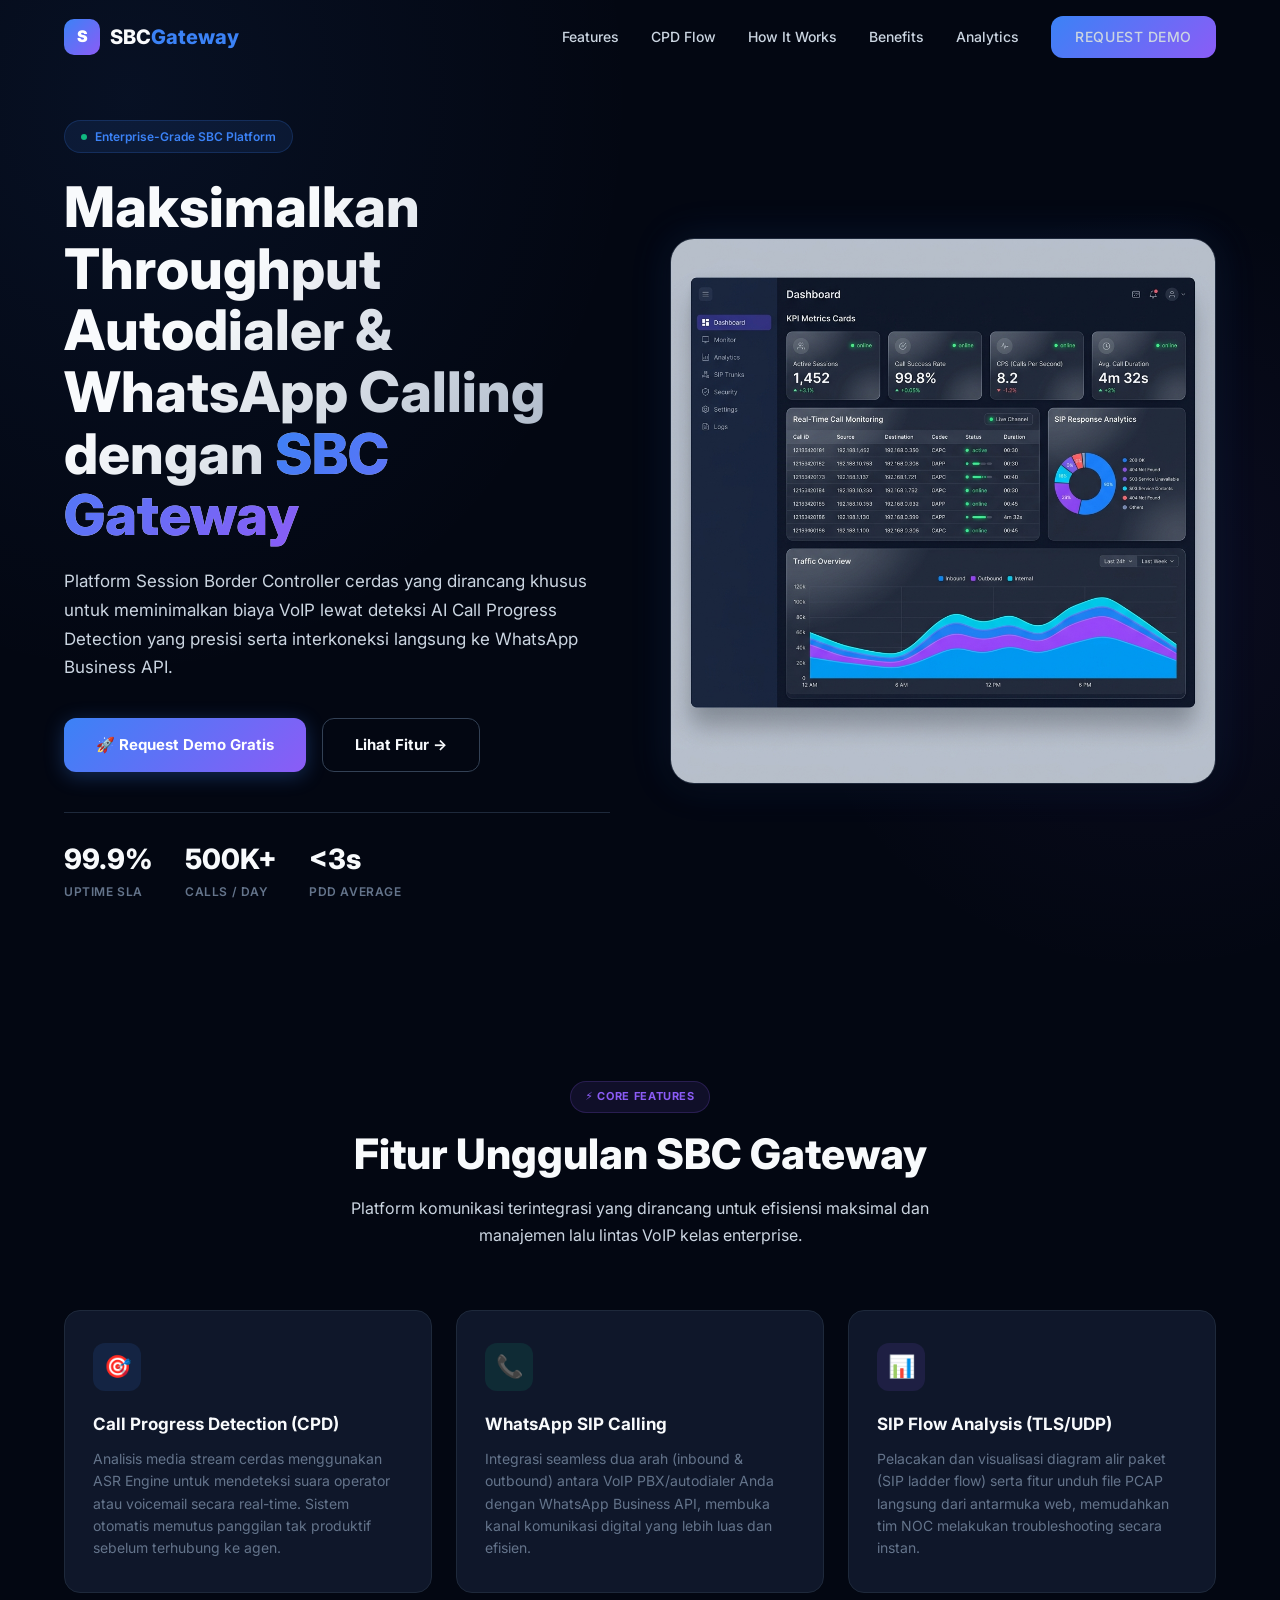
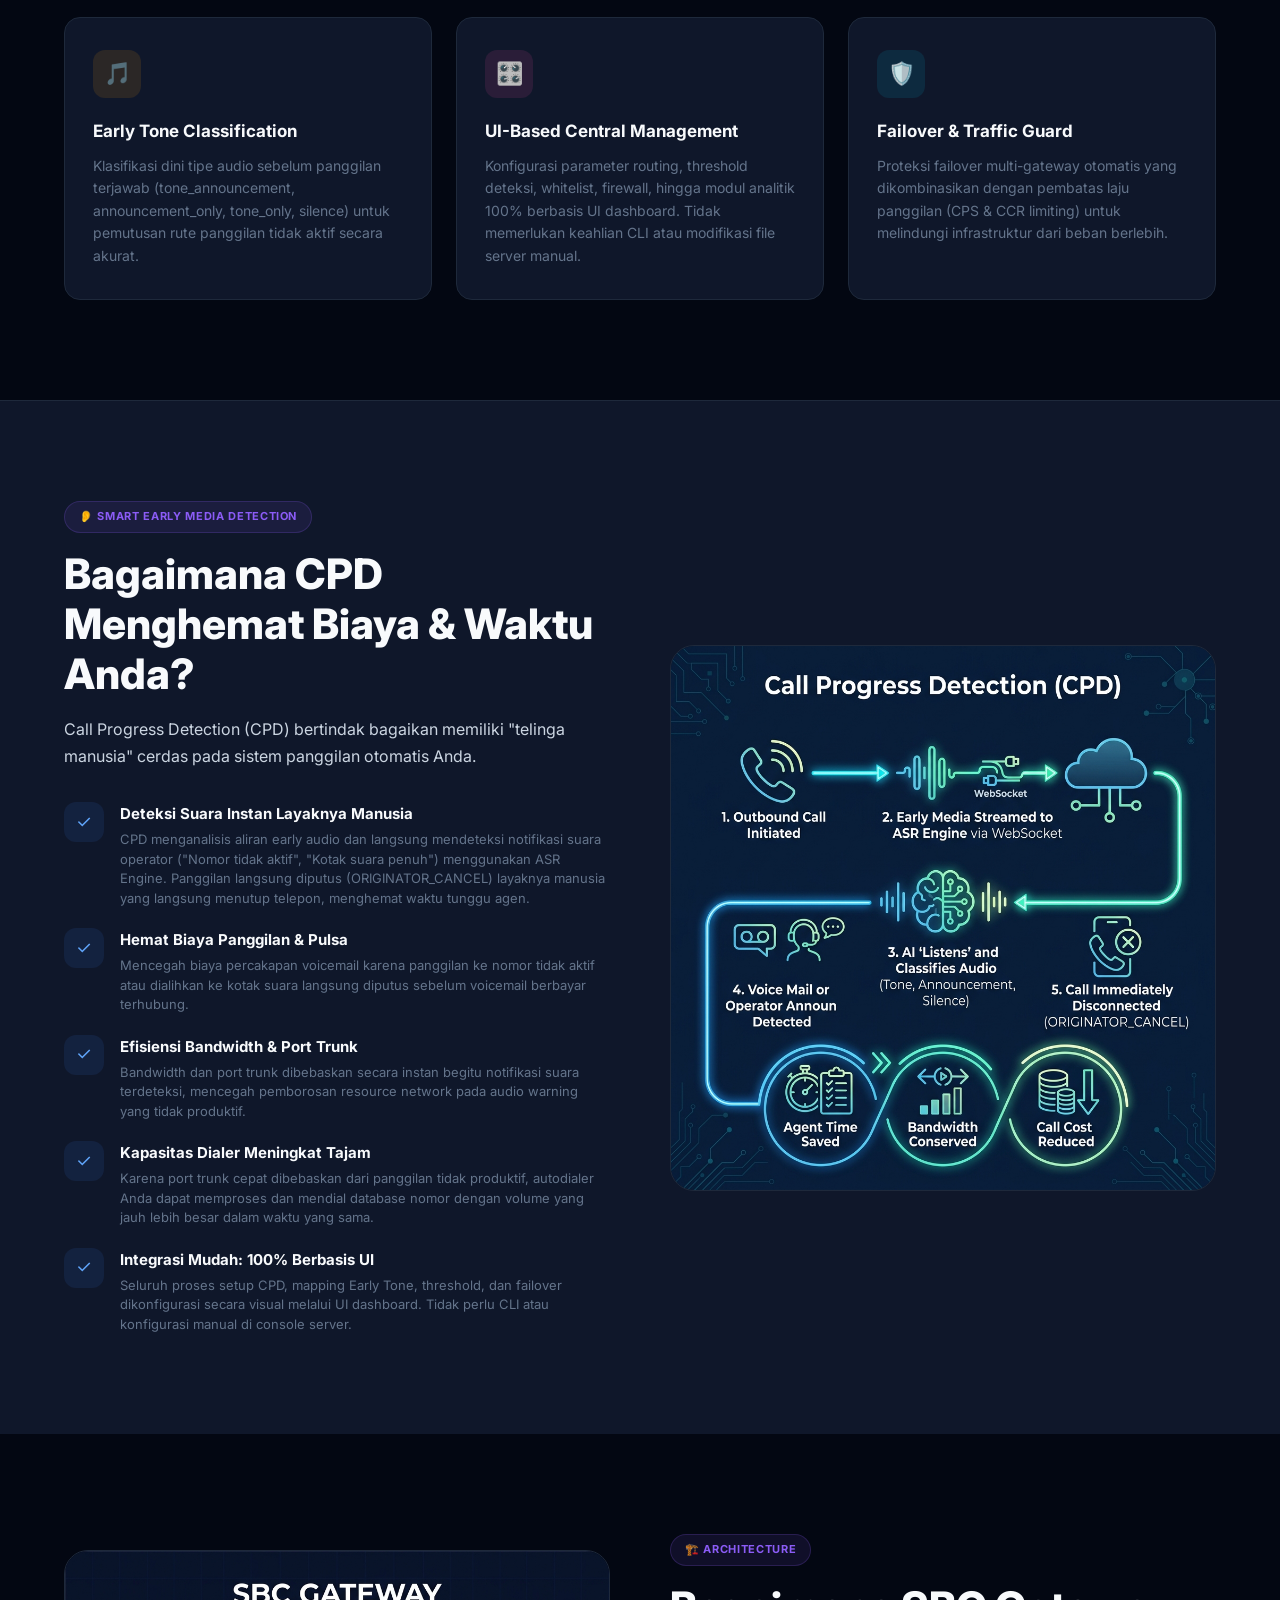
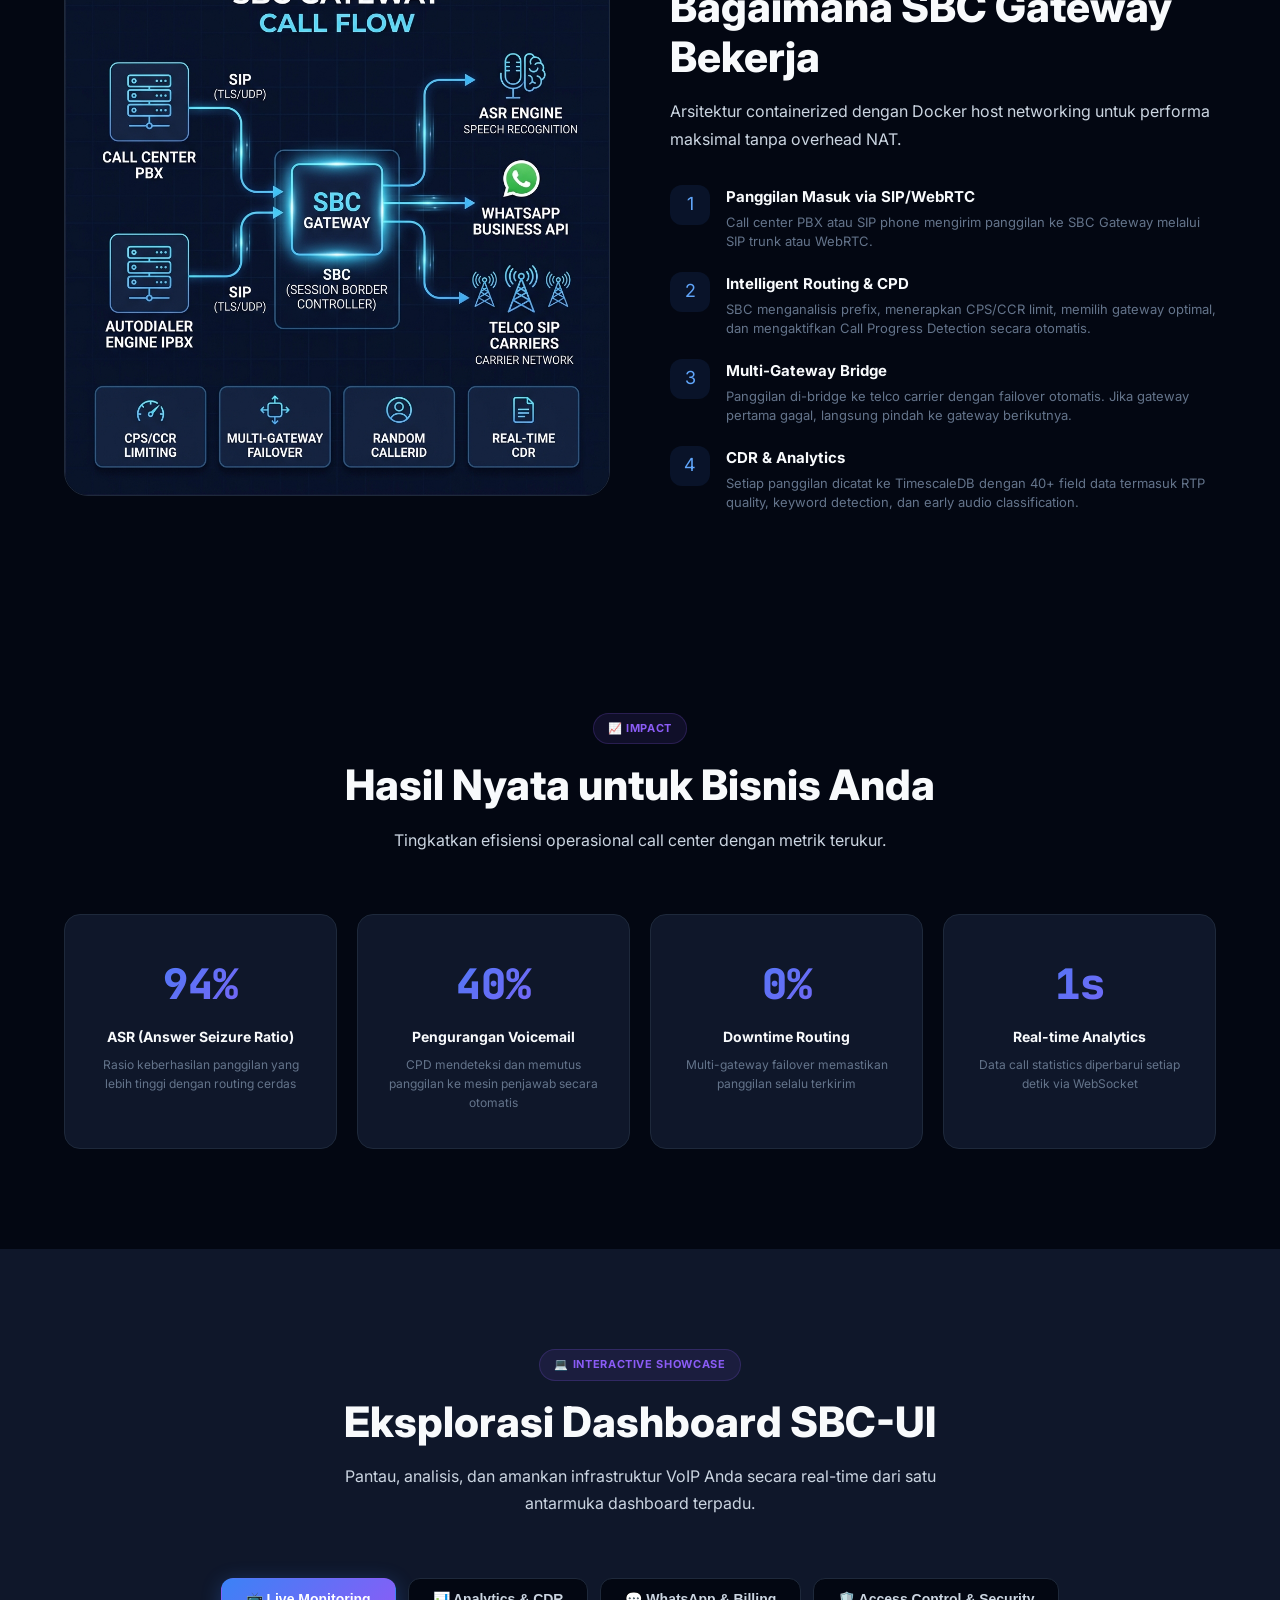
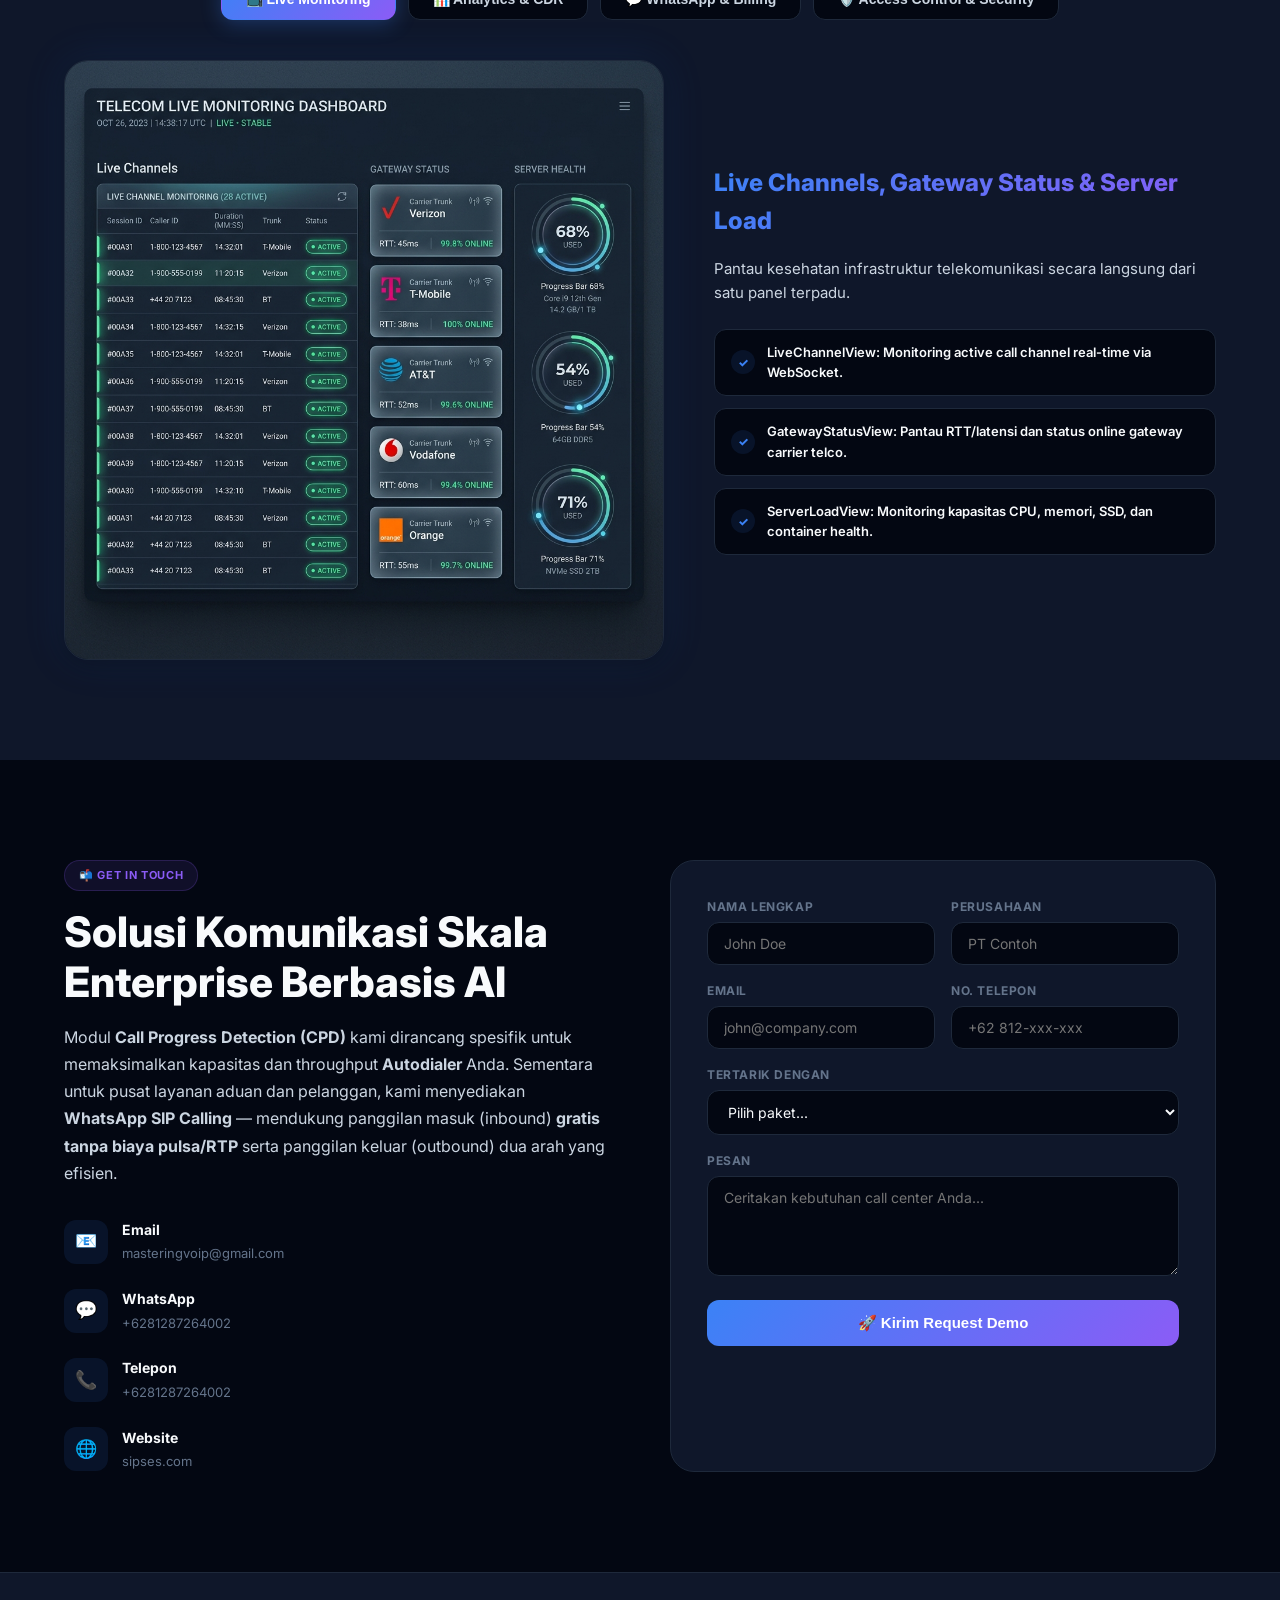
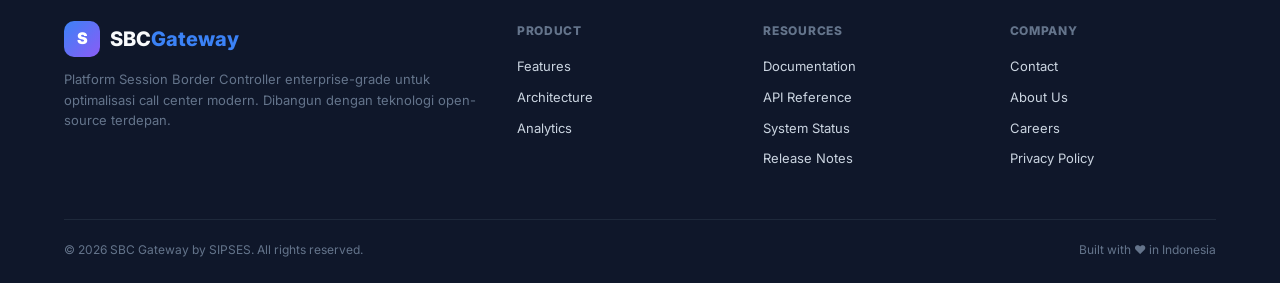
==== commit a579d456: "Optimize hero title & description for autodialers" ====
--- a/index.html
+++ b/index.html
@@ -4,7 +4,7 @@
 <meta charset="UTF-8">
 <meta name="viewport" content="width=device-width,initial-scale=1.0">
 <title>SBC Gateway — Enterprise Call Center Optimization Platform</title>
-<meta name="description" content="Optimalkan call center Anda dengan SBC Gateway. Call Progress Detection, Multi-Gateway Failover, WhatsApp SIP Calling, dan real-time monitoring dalam satu platform.">
+<meta name="description" content="Infrastruktur VoIP cerdas dengan SBC Gateway. Dilengkapi AI Call Progress Detection untuk Autodialer dan WhatsApp SIP Calling gratis untuk Call Center & Layanan Pengaduan.">
 <meta name="keywords" content="SBC Gateway, SIP, Call Center, VoIP, Call Progress Detection, WhatsApp Business, Telecom">
 <link rel="preconnect" href="https://fonts.googleapis.com">
 <link rel="preconnect" href="https://fonts.gstatic.com" crossorigin>
@@ -38,8 +38,8 @@
   <div class="container">
     <div class="hero-content">
       <div class="hero-badge"><span class="pulse"></span> Enterprise-Grade SBC Platform</div>
-      <h1>Optimalkan Call Center Anda dengan <span>SBC Gateway</span></h1>
-      <p class="hero-desc">Platform Session Border Controller lengkap dengan Call Progress Detection berbasis AI, Multi-Gateway Failover, WhatsApp SIP Integration, dan real-time analytics — semua dalam satu dashboard.</p>
+      <h1>Maksimalkan Throughput Autodialer &amp; WhatsApp Calling dengan <span>SBC Gateway</span></h1>
+      <p class="hero-desc">Platform Session Border Controller cerdas yang dirancang khusus untuk meminimalkan biaya VoIP lewat deteksi AI Call Progress Detection yang presisi serta interkoneksi langsung ke WhatsApp Business API.</p>
       <div class="hero-actions">
         <a href="#contact" class="btn-hero primary">🚀 Request Demo Gratis</a>
         <a href="#features" class="btn-hero outline">Lihat Fitur →</a>
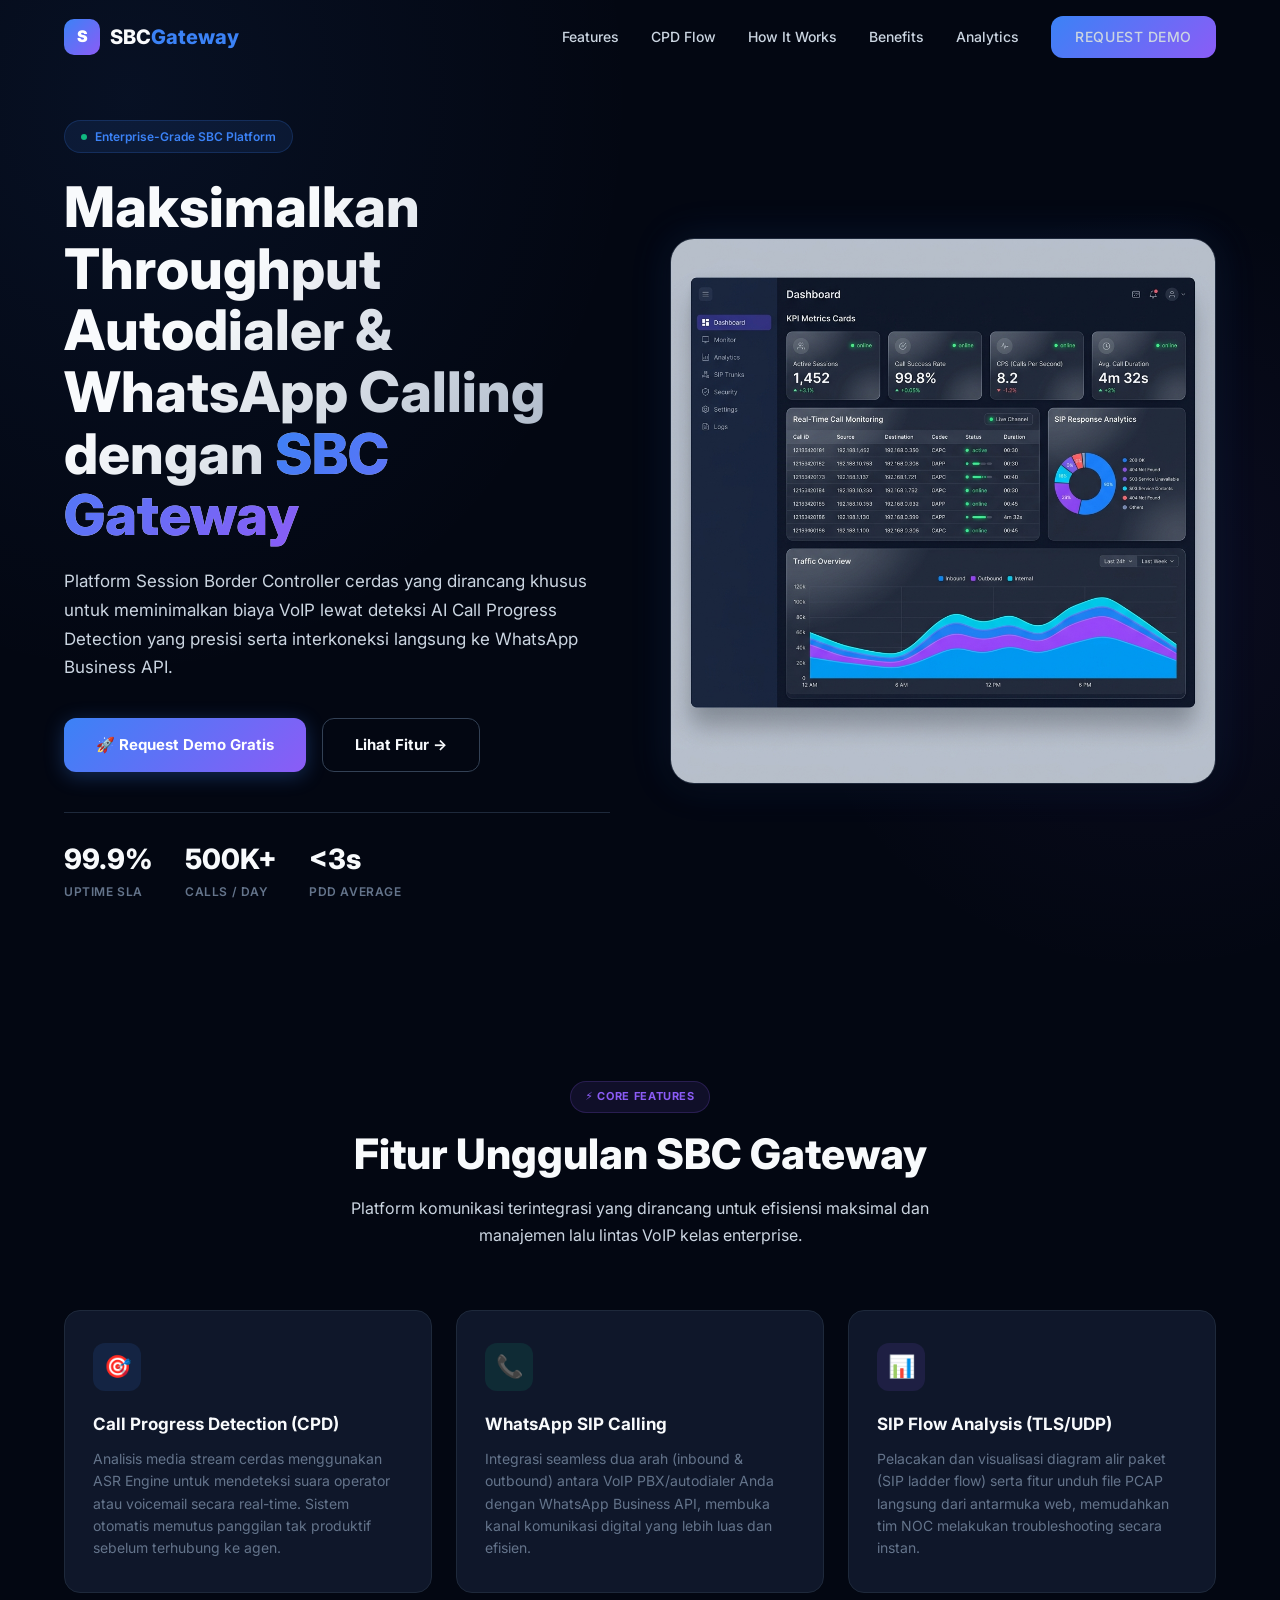
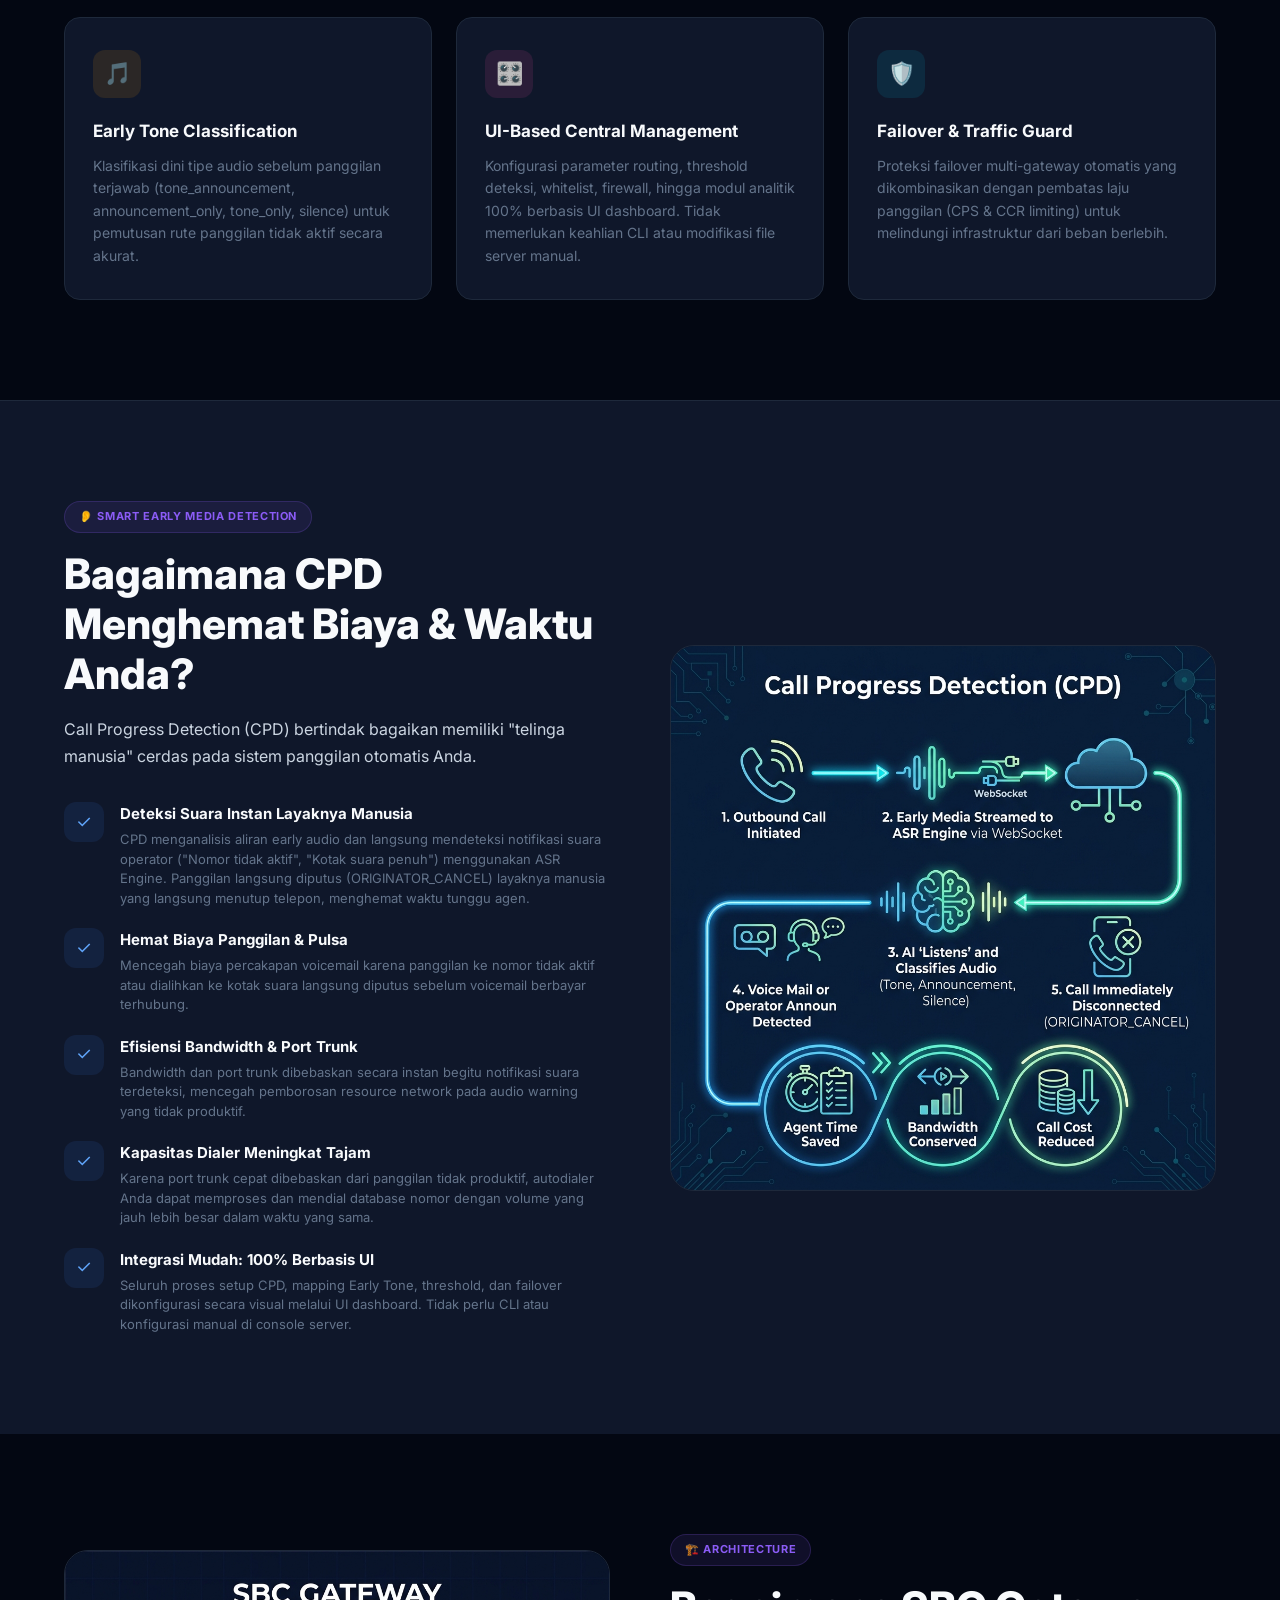
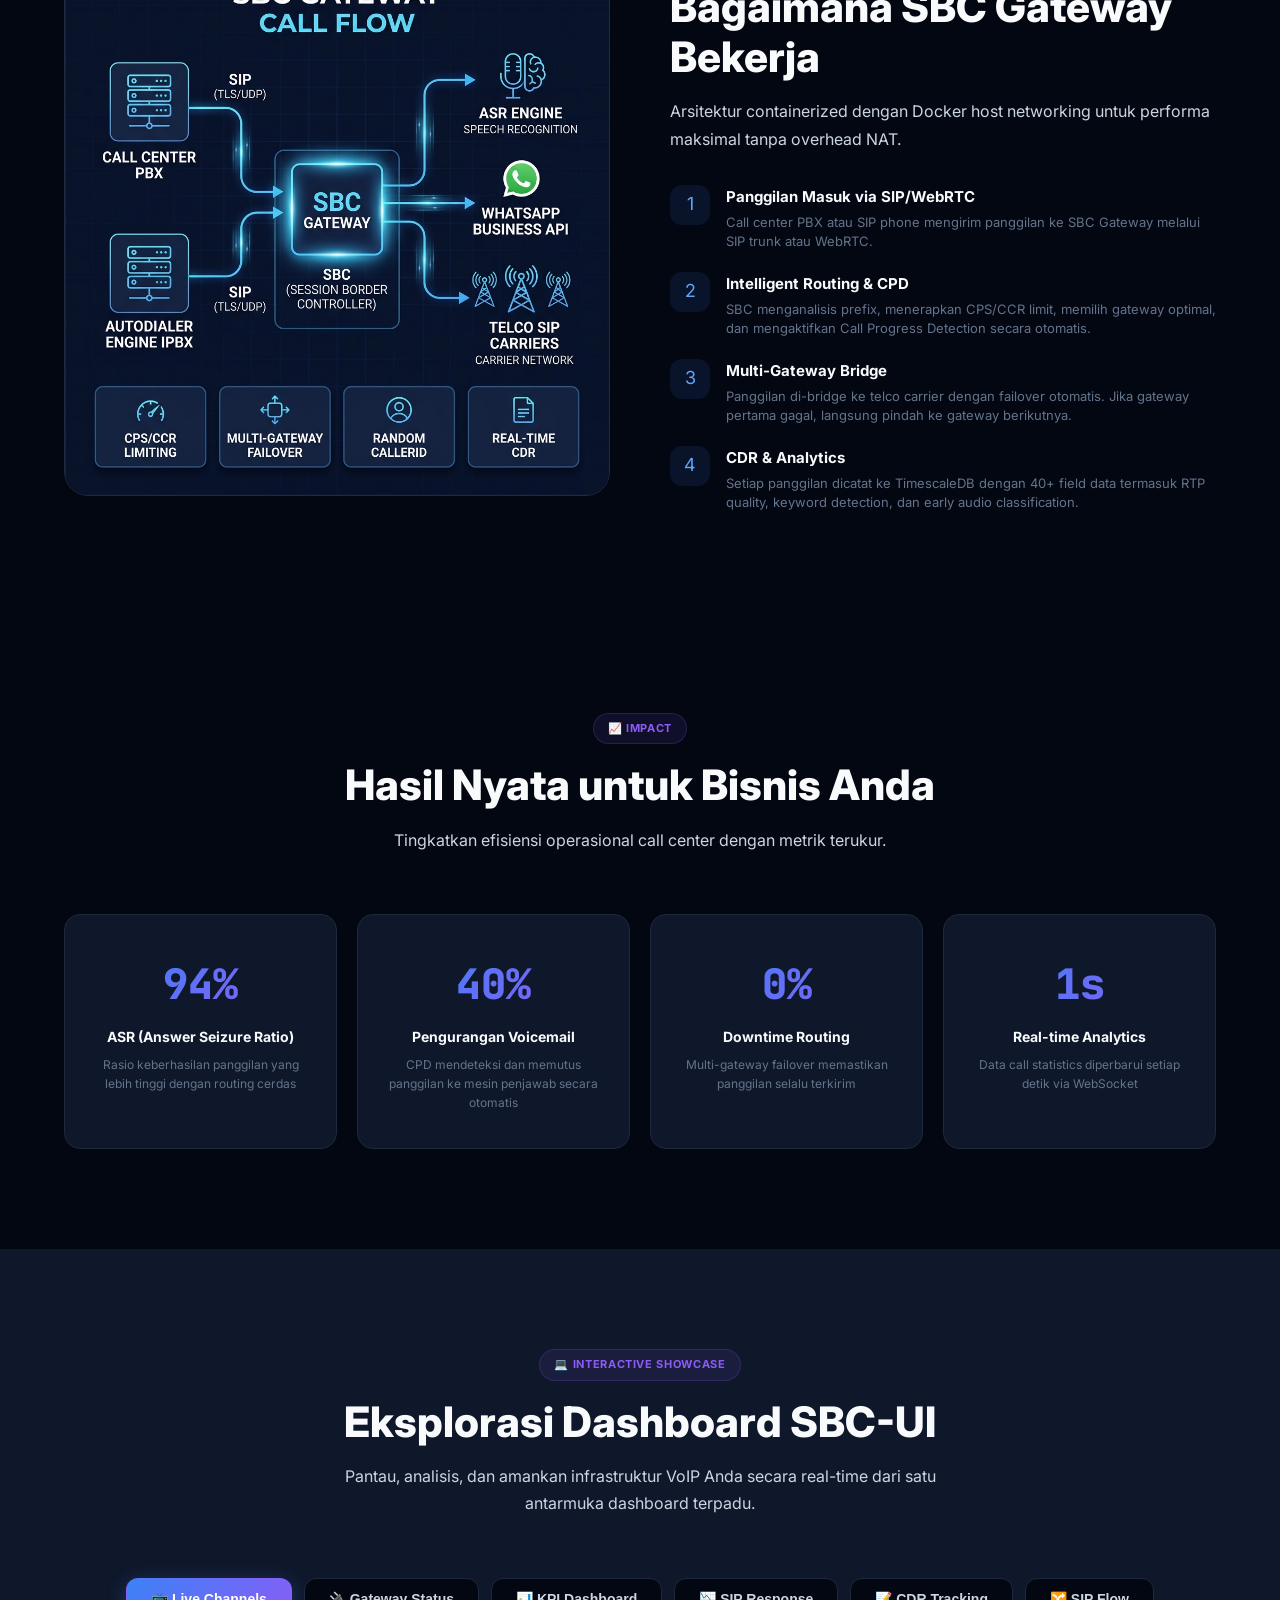
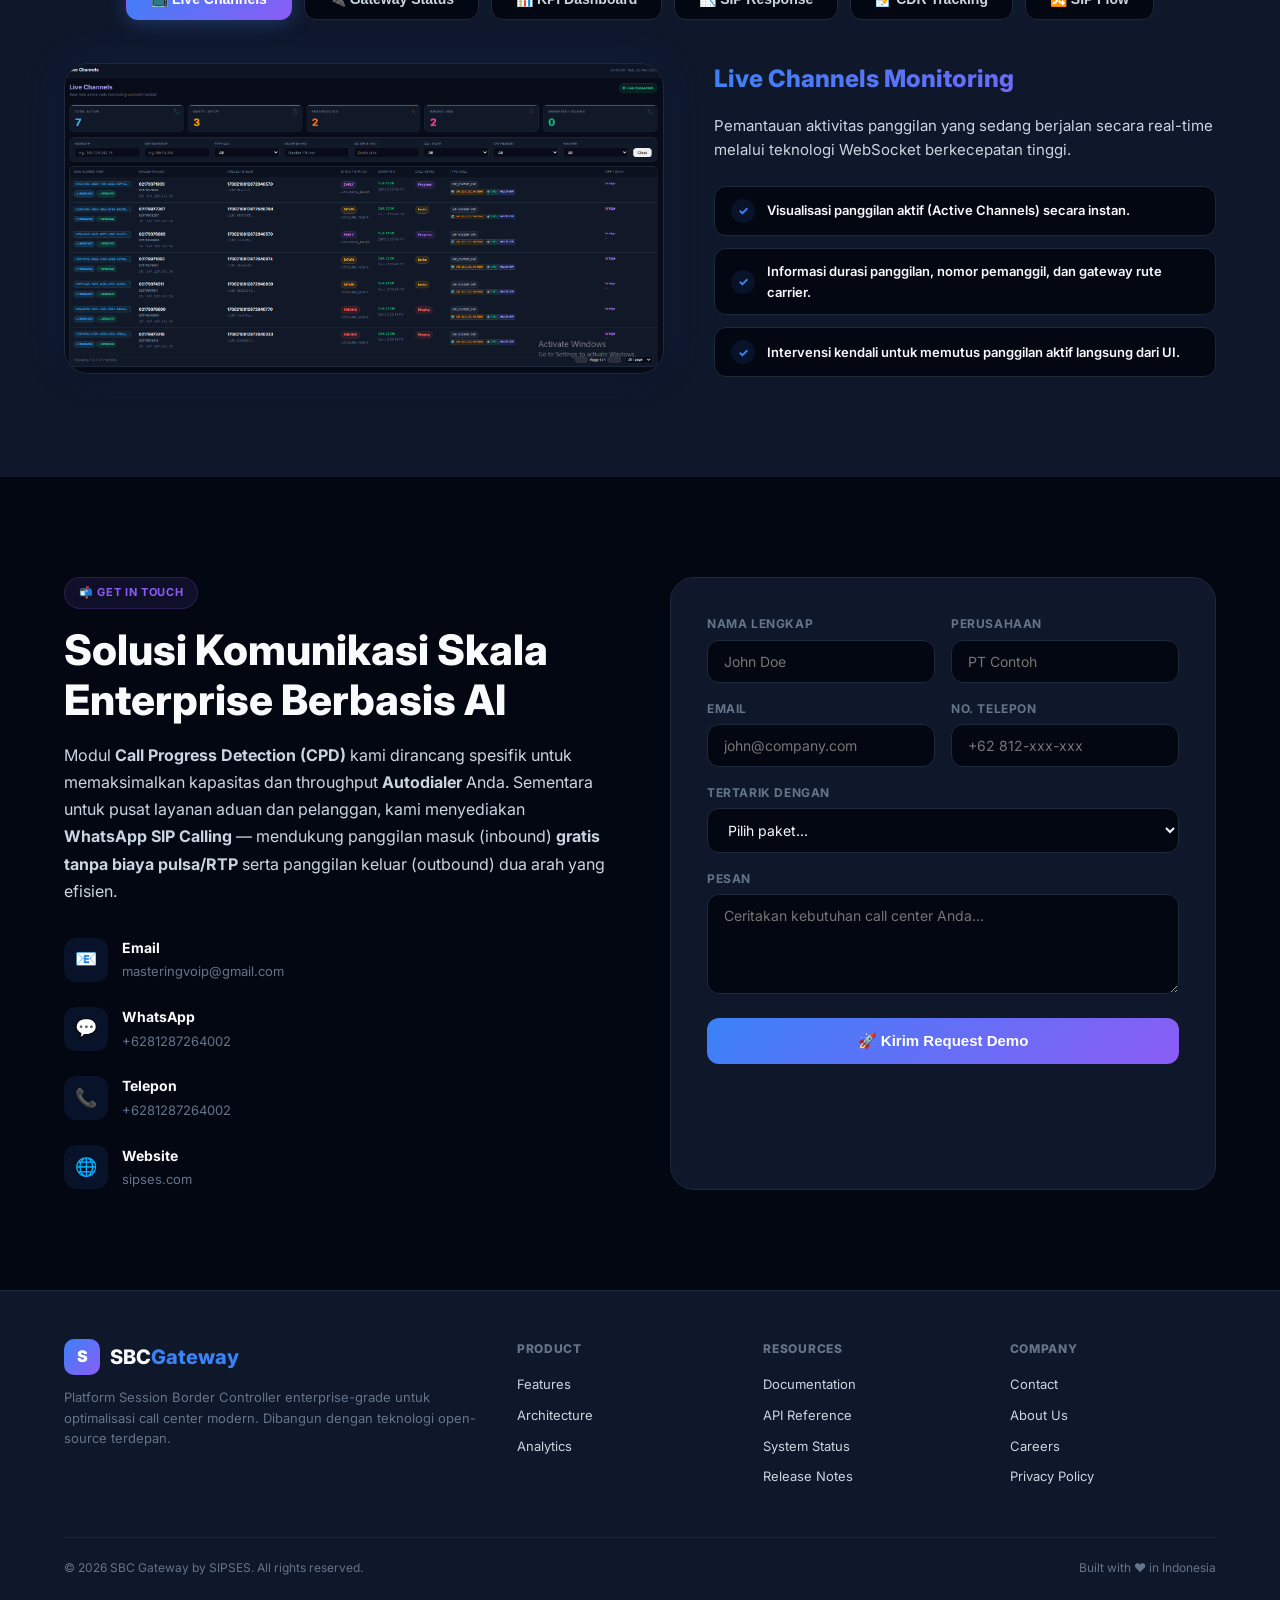
==== commit 129b9f53: "Update showcase tabs to use real platform screenshots" ====
--- a/index.html
+++ b/index.html
@@ -237,75 +237,109 @@
 
     <!-- Tab Buttons -->
     <div class="showcase-tabs">
-      <button class="showcase-tab active" onclick="switchTab('tab-monitoring')">📺 Live Monitoring</button>
-      <button class="showcase-tab" onclick="switchTab('tab-analytics')">📊 Analytics &amp; CDR</button>
-      <button class="showcase-tab" onclick="switchTab('tab-waba')">💬 WhatsApp &amp; Billing</button>
-      <button class="showcase-tab" onclick="switchTab('tab-security')">🛡️ Access Control &amp; Security</button>
+      <button class="showcase-tab active" onclick="switchTab('tab-livechannel')">📺 Live Channels</button>
+      <button class="showcase-tab" onclick="switchTab('tab-gateway')">🔌 Gateway Status</button>
+      <button class="showcase-tab" onclick="switchTab('tab-kpi')">📊 KPI Dashboard</button>
+      <button class="showcase-tab" onclick="switchTab('tab-sipresponse')">📉 SIP Response</button>
+      <button class="showcase-tab" onclick="switchTab('tab-cdr')">📝 CDR Tracking</button>
+      <button class="showcase-tab" onclick="switchTab('tab-sipflow')">🔀 SIP Flow</button>
     </div>
 
     <!-- Tab Panels -->
     <div class="showcase-panels">
 
-      <!-- Panel 1: Monitoring -->
-      <div id="tab-monitoring" class="showcase-panel active">
+      <!-- Panel 1: Live Channels -->
+      <div id="tab-livechannel" class="showcase-panel active">
         <div class="showcase-image">
-          <img src="img/live-monitoring.png" alt="Live Monitoring & Gateway Status" width="600" height="600" loading="lazy">
+          <img src="img/lp-livechannel.png" alt="Live Channels View" width="600" height="600" loading="lazy">
         </div>
         <div class="showcase-info">
-          <h3>Live Channels, Gateway Status &amp; Server Load</h3>
-          <p>Pantau kesehatan infrastruktur telekomunikasi secara langsung dari satu panel terpadu.</p>
+          <h3>Live Channels Monitoring</h3>
+          <p>Pemantauan aktivitas panggilan yang sedang berjalan secara real-time melalui teknologi WebSocket berkecepatan tinggi.</p>
           <div class="showcase-features">
-            <div class="showcase-feature"><div class="bullet">✓</div><span>LiveChannelView: Monitoring active call channel real-time via WebSocket.</span></div>
-            <div class="showcase-feature"><div class="bullet">✓</div><span>GatewayStatusView: Pantau RTT/latensi dan status online gateway carrier telco.</span></div>
-            <div class="showcase-feature"><div class="bullet">✓</div><span>ServerLoadView: Monitoring kapasitas CPU, memori, SSD, dan container health.</span></div>
-          </div>
-        </div>
-      </div>
-
-      <!-- Panel 2: Analytics -->
-      <div id="tab-analytics" class="showcase-panel">
+            <div class="showcase-feature"><div class="bullet">✓</div><span>Visualisasi panggilan aktif (Active Channels) secara instan.</span></div>
+            <div class="showcase-feature"><div class="bullet">✓</div><span>Informasi durasi panggilan, nomor pemanggil, dan gateway rute carrier.</span></div>
+            <div class="showcase-feature"><div class="bullet">✓</div><span>Intervensi kendali untuk memutus panggilan aktif langsung dari UI.</span></div>
+          </div>
+        </div>
+      </div>
+
+      <!-- Panel 2: Gateway Status -->
+      <div id="tab-gateway" class="showcase-panel">
         <div class="showcase-image">
-          <img src="img/analytics-cdr.png" alt="SIP Response Analytics & CDR Logs" width="600" height="600" loading="lazy">
+          <img src="img/lp-gateway-status.png" alt="Gateway Status View" width="600" height="600" loading="lazy">
         </div>
         <div class="showcase-info">
-          <h3>SIP Response Analytics, Traffic &amp; CDR Logs</h3>
-          <p>Dapatkan insight performa dan diagnosa kegagalan panggilan dengan visualisasi charts interaktif.</p>
+          <h3>Gateway Status &amp; Trunk Monitoring</h3>
+          <p>Ketahui status kesehatan dan konektivitas setiap jalur trunk telco yang terhubung ke SBC Anda secara real-time.</p>
           <div class="showcase-features">
-            <div class="showcase-feature"><div class="bullet">✓</div><span>SipResponseAnalyticsView: Breakdown kode respon SIP (200 OK, 486 Busy, dsb) per jam.</span></div>
-            <div class="showcase-feature"><div class="bullet">✓</div><span>TrafficOverviewView &amp; CallStatsView: Stacked area charts total volume panggilan masuk &amp; keluar.</span></div>
-            <div class="showcase-feature"><div class="bullet">✓</div><span>CdrView: Pencarian log CDR dengan detail SIP flow ladder, ASR%, ACD, PDD, dan early audio classification.</span></div>
-          </div>
-        </div>
-      </div>
-
-      <!-- Panel 3: WABA & Billing -->
-      <div id="tab-waba" class="showcase-panel">
+            <div class="showcase-feature"><div class="bullet">✓</div><span>Informasi latensi (RTT) real-time ke masing-masing gateway.</span></div>
+            <div class="showcase-feature"><div class="bullet">✓</div><span>Status hidup/mati (online/offline percentage) untuk deteksi kegagalan dini.</span></div>
+            <div class="showcase-feature"><div class="bullet">✓</div><span>Kemudahan aktivasi dan deaktivasi rute gateway via UI tanpa CLI.</span></div>
+          </div>
+        </div>
+      </div>
+
+      <!-- Panel 3: KPI Dashboard -->
+      <div id="tab-kpi" class="showcase-panel">
         <div class="showcase-image">
-          <img src="img/waba-routing.png" alt="WhatsApp Business & Billing View" width="600" height="600" loading="lazy">
+          <img src="img/lp-kpi-dashboard.png" alt="KPI Dashboard View" width="600" height="600" loading="lazy">
         </div>
         <div class="showcase-info">
-          <h3>WhatsApp SIP Calling, Dynamic CallerID &amp; Billing</h3>
-          <p>Kelola kanal panggilan alternatif WhatsApp Business API, aturan CallerID block, serta reporting biaya panggilan.</p>
+          <h3>KPI Dashboard &amp; Call Statistics</h3>
+          <p>Ringkasan performa telekomunikasi call center Anda yang divisualisasikan dalam bentuk grafik dan metrik operasional utama.</p>
           <div class="showcase-features">
-            <div class="showcase-feature"><div class="bullet">✓</div><span>WabaView: Setup interkoneksi WhatsApp Business API trunk ke SIP server.</span></div>
-            <div class="showcase-feature"><div class="bullet">✓</div><span>Dynamic CallerID: Kelola CallerID blocks (Sequence, Random, Static) via UI.</span></div>
-            <div class="showcase-feature"><div class="bullet">✓</div><span>BillingView: Ekspor laporan konsumsi menit dan biaya panggilan ke CSV, Excel, PDF.</span></div>
-          </div>
-        </div>
-      </div>
-
-      <!-- Panel 4: Security -->
-      <div id="tab-security" class="showcase-panel">
+            <div class="showcase-feature"><div class="bullet">✓</div><span>Metrik performa penting seperti ASR (Answer Seizure Ratio), ACD (Average Call Duration), dan PDD (Post Dial Delay).</span></div>
+            <div class="showcase-feature"><div class="bullet">✓</div><span>Grafik tren volume panggilan masuk &amp; keluar secara real-time.</span></div>
+            <div class="showcase-feature"><div class="bullet">✓</div><span>Perbandingan performa antar rute gateway secara visual.</span></div>
+          </div>
+        </div>
+      </div>
+
+      <!-- Panel 4: SIP Response -->
+      <div id="tab-sipresponse" class="showcase-panel">
         <div class="showcase-image">
-          <img src="img/acl-security.png" alt="Access Control List & Security View" width="600" height="600" loading="lazy">
+          <img src="img/lp-sip-response.png" alt="SIP Response Analytics View" width="600" height="600" loading="lazy">
         </div>
         <div class="showcase-info">
-          <h3>SIP Security &amp; Access Control List (ACL)</h3>
-          <p>Lindungi gateway dari ancaman spoofing, brute force, flooding, dan unauthorized access.</p>
+          <h3>SIP Response Analytics</h3>
+          <p>Laporan komprehensif mengenai sebaran kode respon SIP untuk menganalisis keberhasilan dan kegagalan panggilan dengan presisi.</p>
           <div class="showcase-features">
-            <div class="showcase-feature"><div class="bullet">✓</div><span>AclView: Tambah &amp; hapus rules IP whitelist/blacklist sip profile secara dinamis.</span></div>
-            <div class="showcase-feature"><div class="bullet">✓</div><span>Rate Limiting: Pengaturan batas Call Per Second (CPS) &amp; Concurrent Call Rate (CCR) per IP.</span></div>
-            <div class="showcase-feature"><div class="bullet">✓</div><span>SIP Firewall Rules: Deteksi dan blokir malformed SIP packets, anti-flooding, dan drop invalid User-Agents.</span></div>
+            <div class="showcase-feature"><div class="bullet">✓</div><span>Breakdown kode respon SIP (200 OK, 486 Busy, 503 Service Unavailable, dll) per jam.</span></div>
+            <div class="showcase-feature"><div class="bullet">✓</div><span>Kemudahan identifikasi masalah jaringan carrier telco eksternal.</span></div>
+            <div class="showcase-feature"><div class="bullet">✓</div><span>Drilldown langsung ke detail CDR untuk analisis lebih mendalam.</span></div>
+          </div>
+        </div>
+      </div>
+
+      <!-- Panel 5: CDR Tracking -->
+      <div id="tab-cdr" class="showcase-panel">
+        <div class="showcase-image">
+          <img src="img/lp-cdr-tracking.png" alt="CDR Tracking View" width="600" height="600" loading="lazy">
+        </div>
+        <div class="showcase-info">
+          <h3>Call Detail Records (CDR) Tracking</h3>
+          <p>Pencatatan dan pencarian seluruh riwayat panggilan VoIP secara mendalam dengan berbagai filter pencarian lanjutan.</p>
+          <div class="showcase-features">
+            <div class="showcase-feature"><div class="bullet">✓</div><span>Log detail panggilan lengkap termasuk caller ID, durasi, status SIP, dan gateway rute.</span></div>
+            <div class="showcase-feature"><div class="bullet">✓</div><span>Penandaan jenis early audio (tone_announcement, announcement_only, tone_only, silence).</span></div>
+            <div class="showcase-feature"><div class="bullet">✓</div><span>Pencarian cepat berdasarkan nomor telepon, rentang tanggal, status panggilan, dan rute.</span></div>
+          </div>
+        </div>
+      </div>
+
+      <!-- Panel 6: SIP Flow -->
+      <div id="tab-sipflow" class="showcase-panel">
+        <div class="showcase-image">
+          <img src="img/lp-sip-flow.png" alt="SIP Flow Troubleshooting" width="600" height="600" loading="lazy">
+        </div>
+        <div class="showcase-info">
+          <h3>SIP Flow Analyzer &amp; Troubleshooting</h3>
+          <p>Kemudahan pemecahan masalah panggilan secara visual tanpa perlu mengekstrak manual log server mentah yang rumit.</p>
+          <div class="showcase-features">
+            <div class="showcase-feature"><div class="bullet">✓</div><span>Pemetaan diagram alir SIP (SIP ladder flow diagram) untuk setiap sesi panggilan.</span></div>
+            <div class="showcase-feature"><div class="bullet">✓</div><span>Melacak aliran paket INVITE, TRYING, RINGING, OK, BYE secara visual.</span></div>
+            <div class="showcase-feature"><div class="bullet">✓</div><span>Fitur unduh berkas PCAP secara instan dari UI untuk dianalisis lebih lanjut di Wireshark.</span></div>
           </div>
         </div>
       </div>
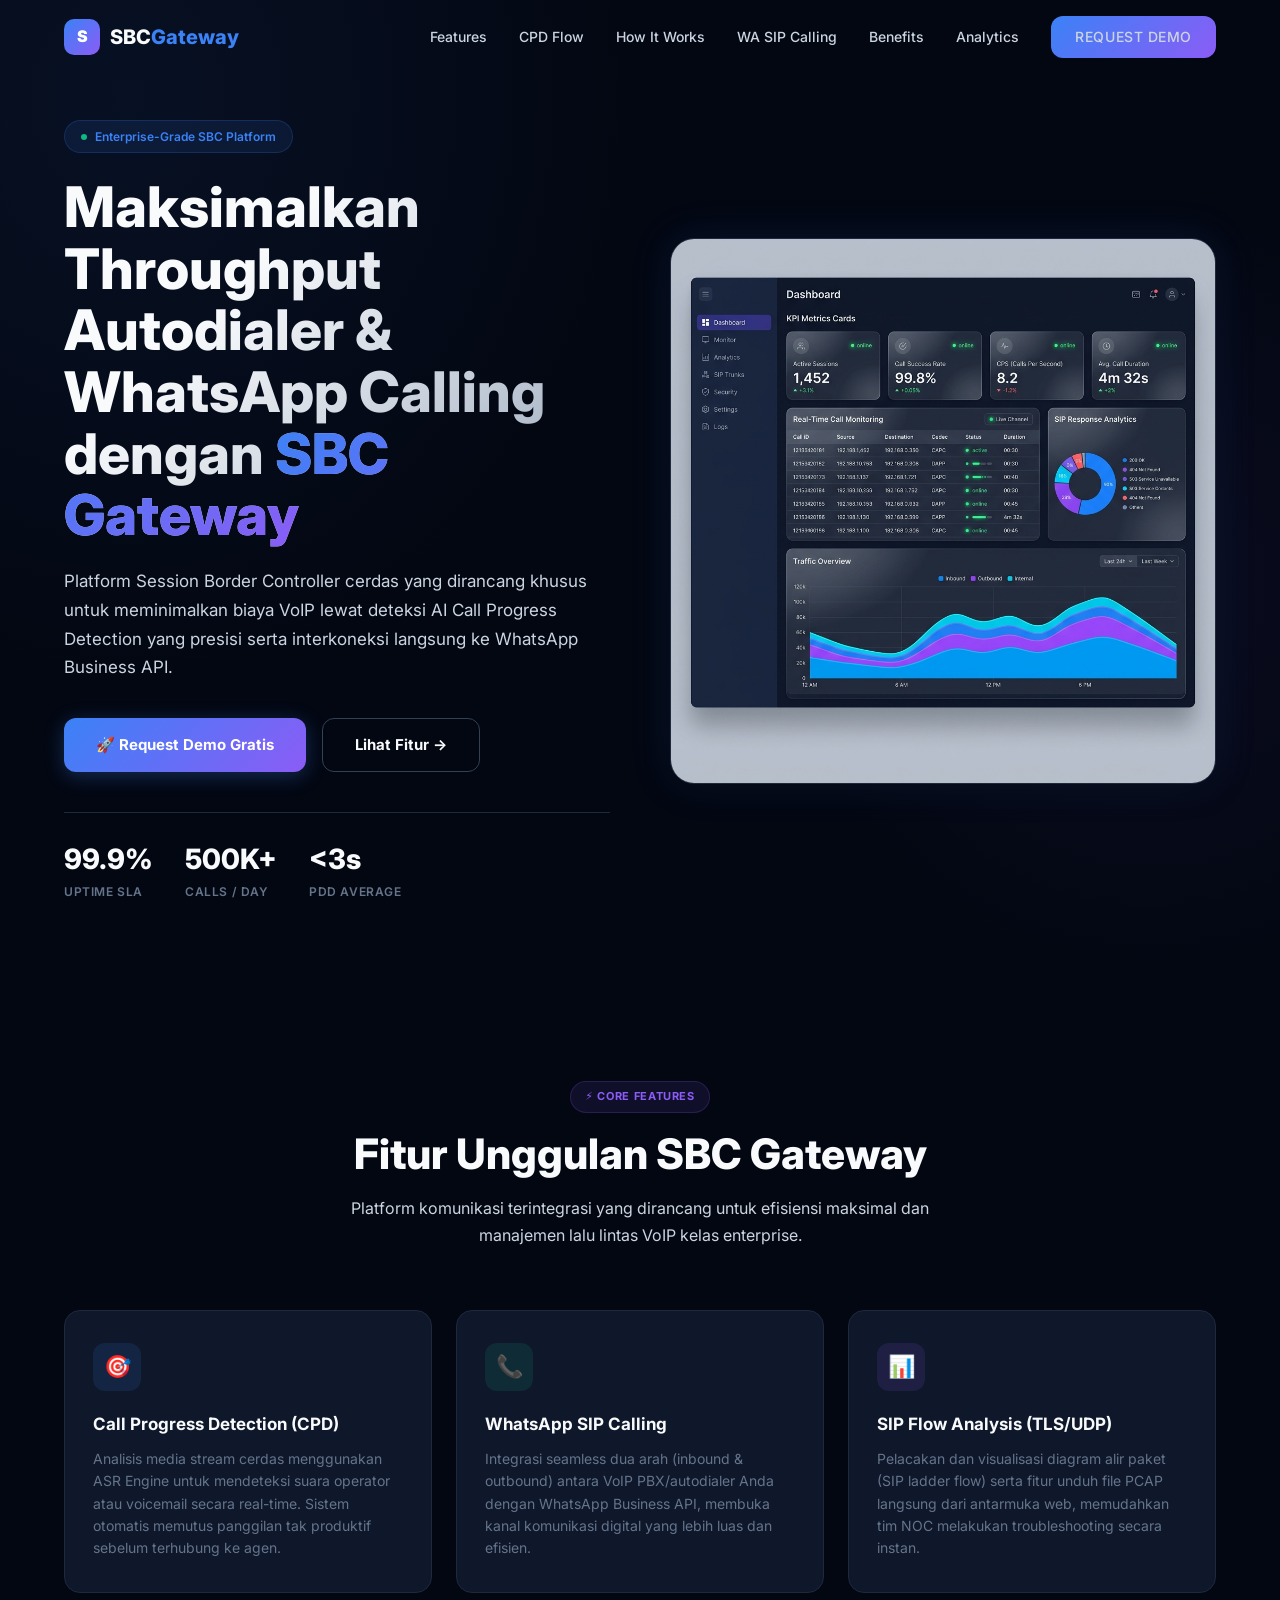
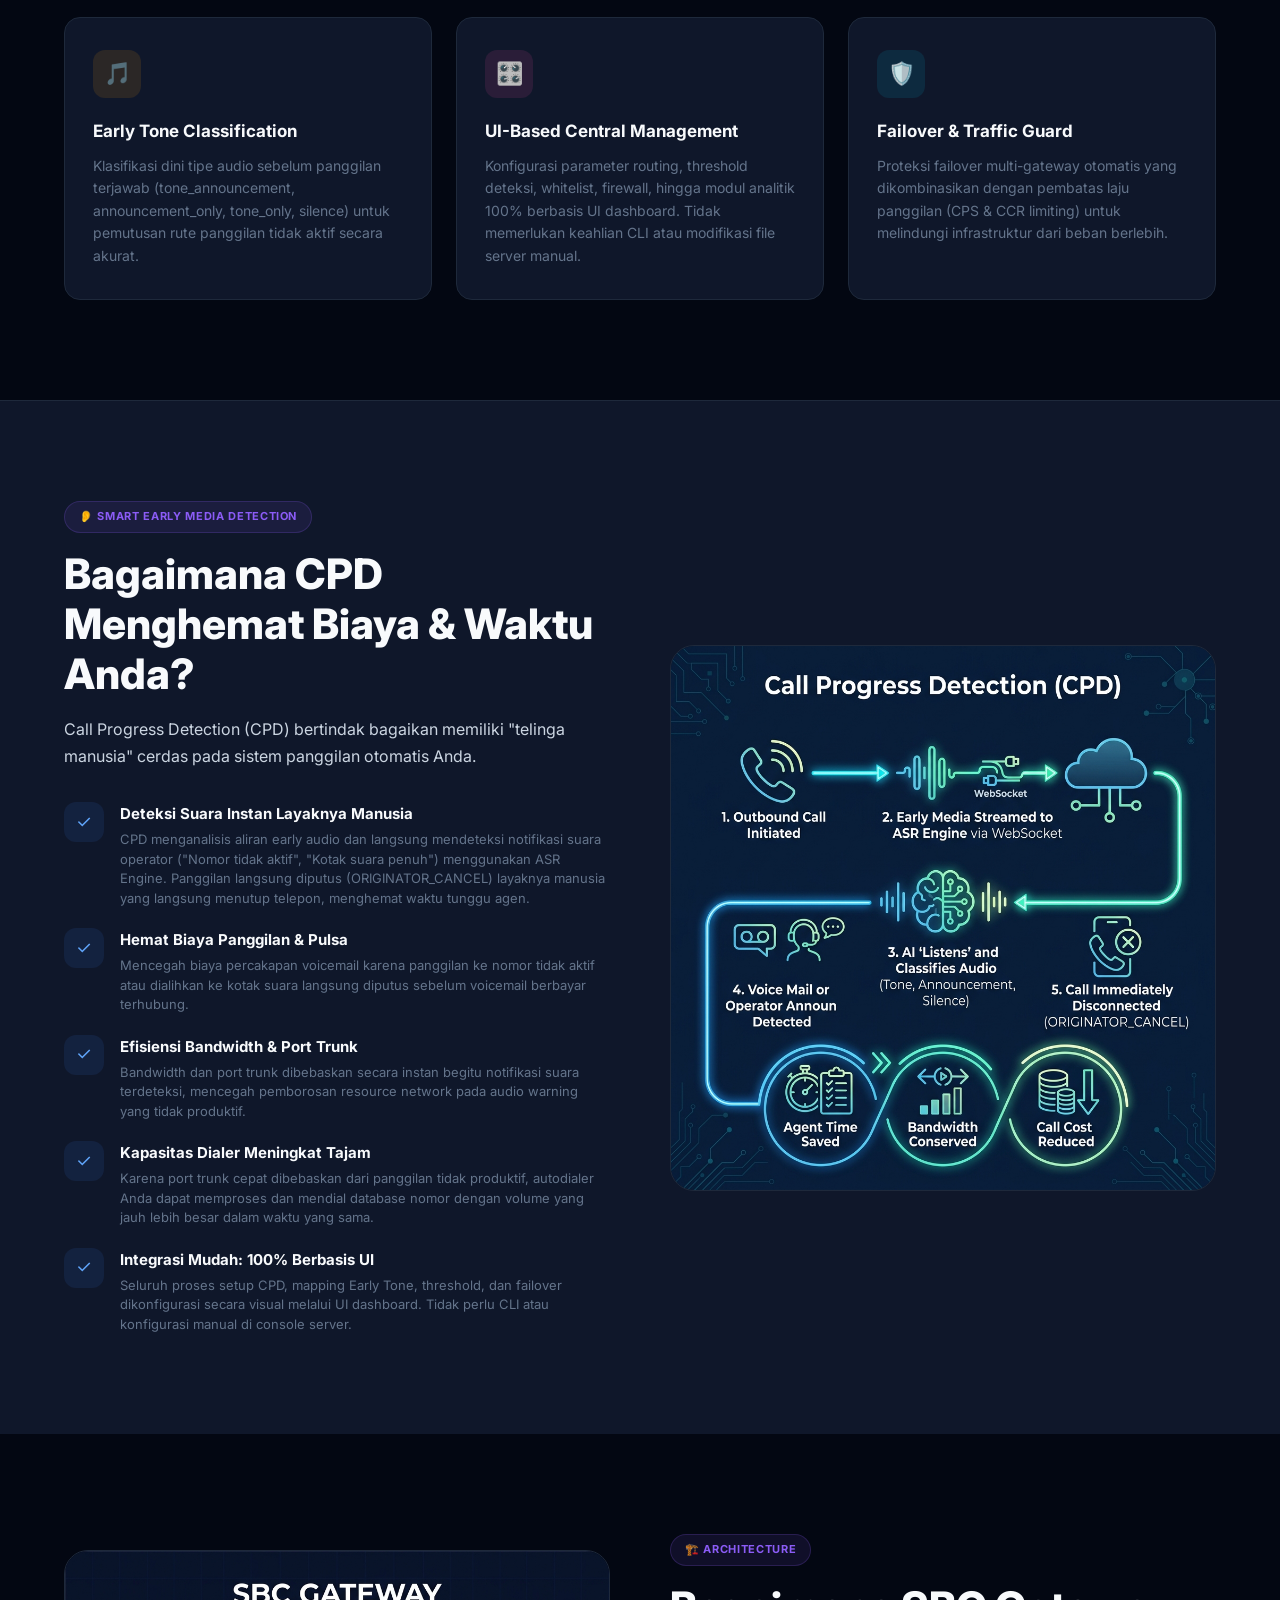
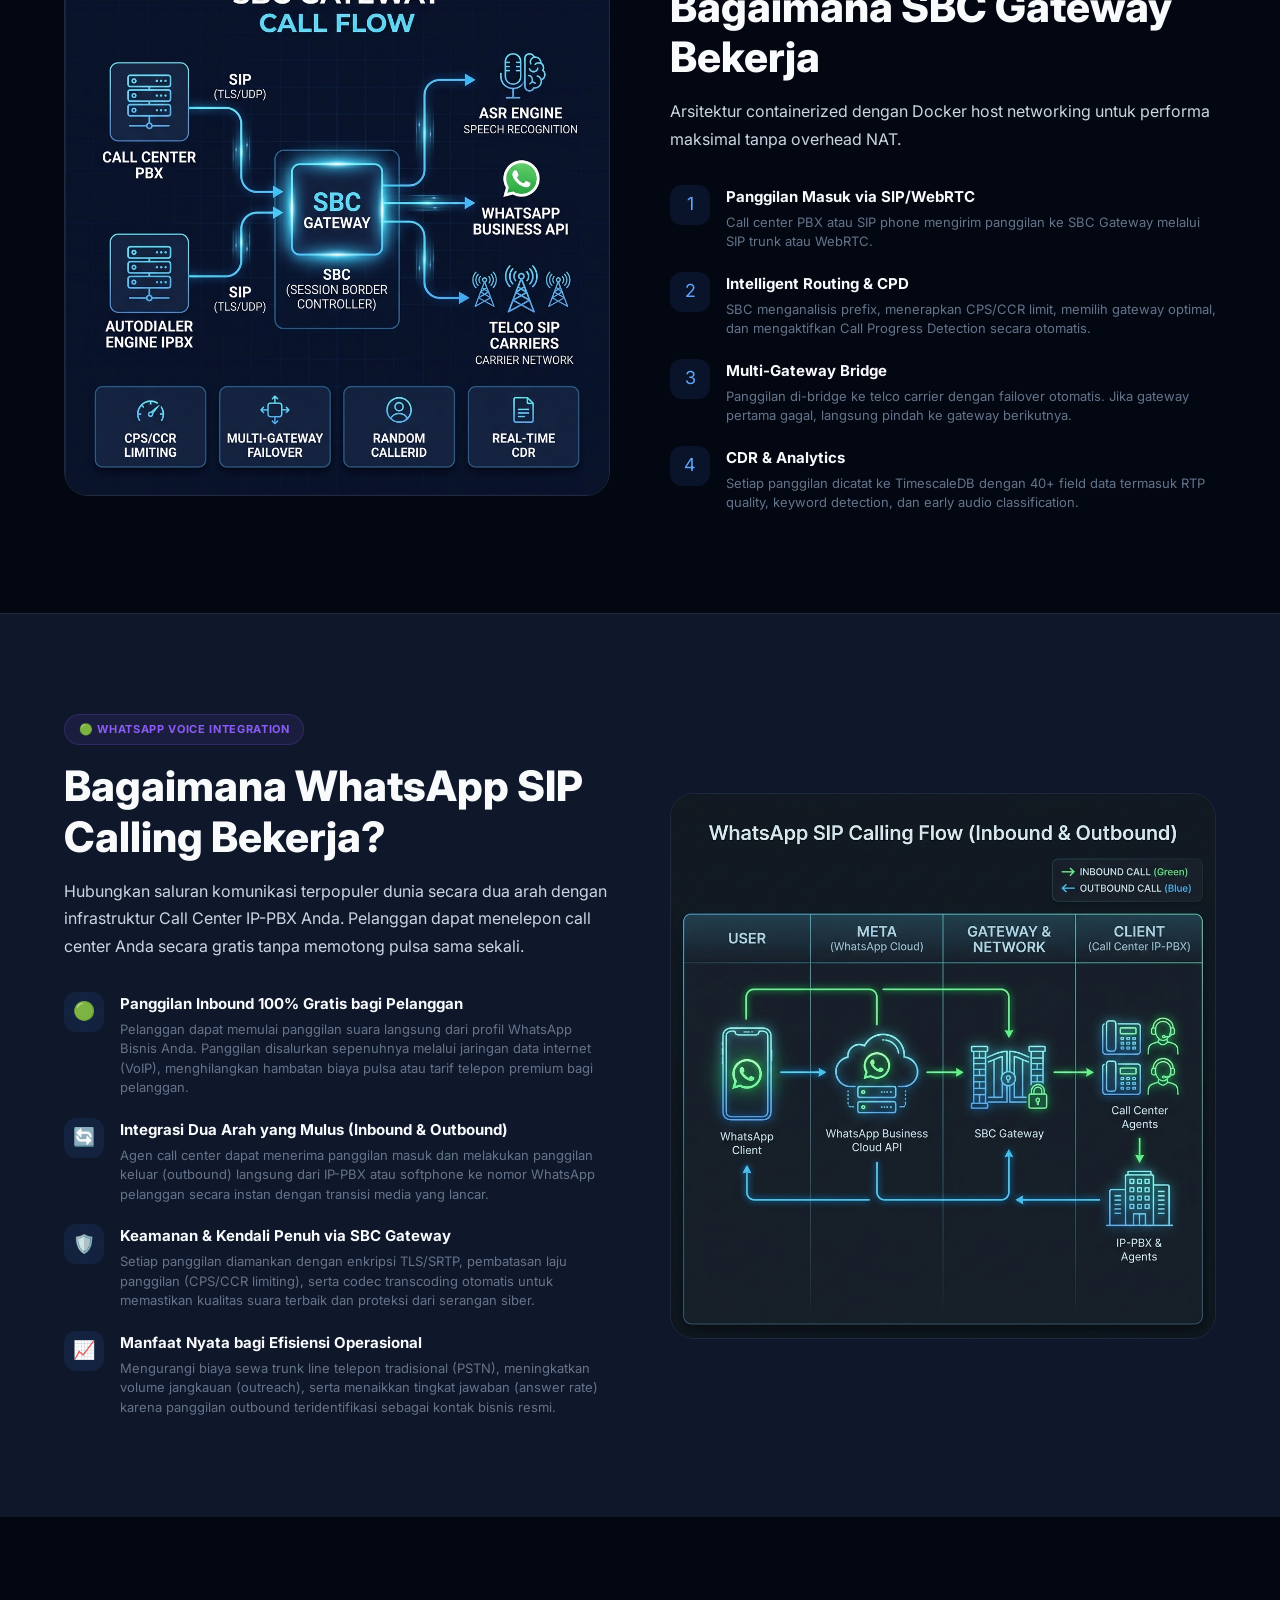
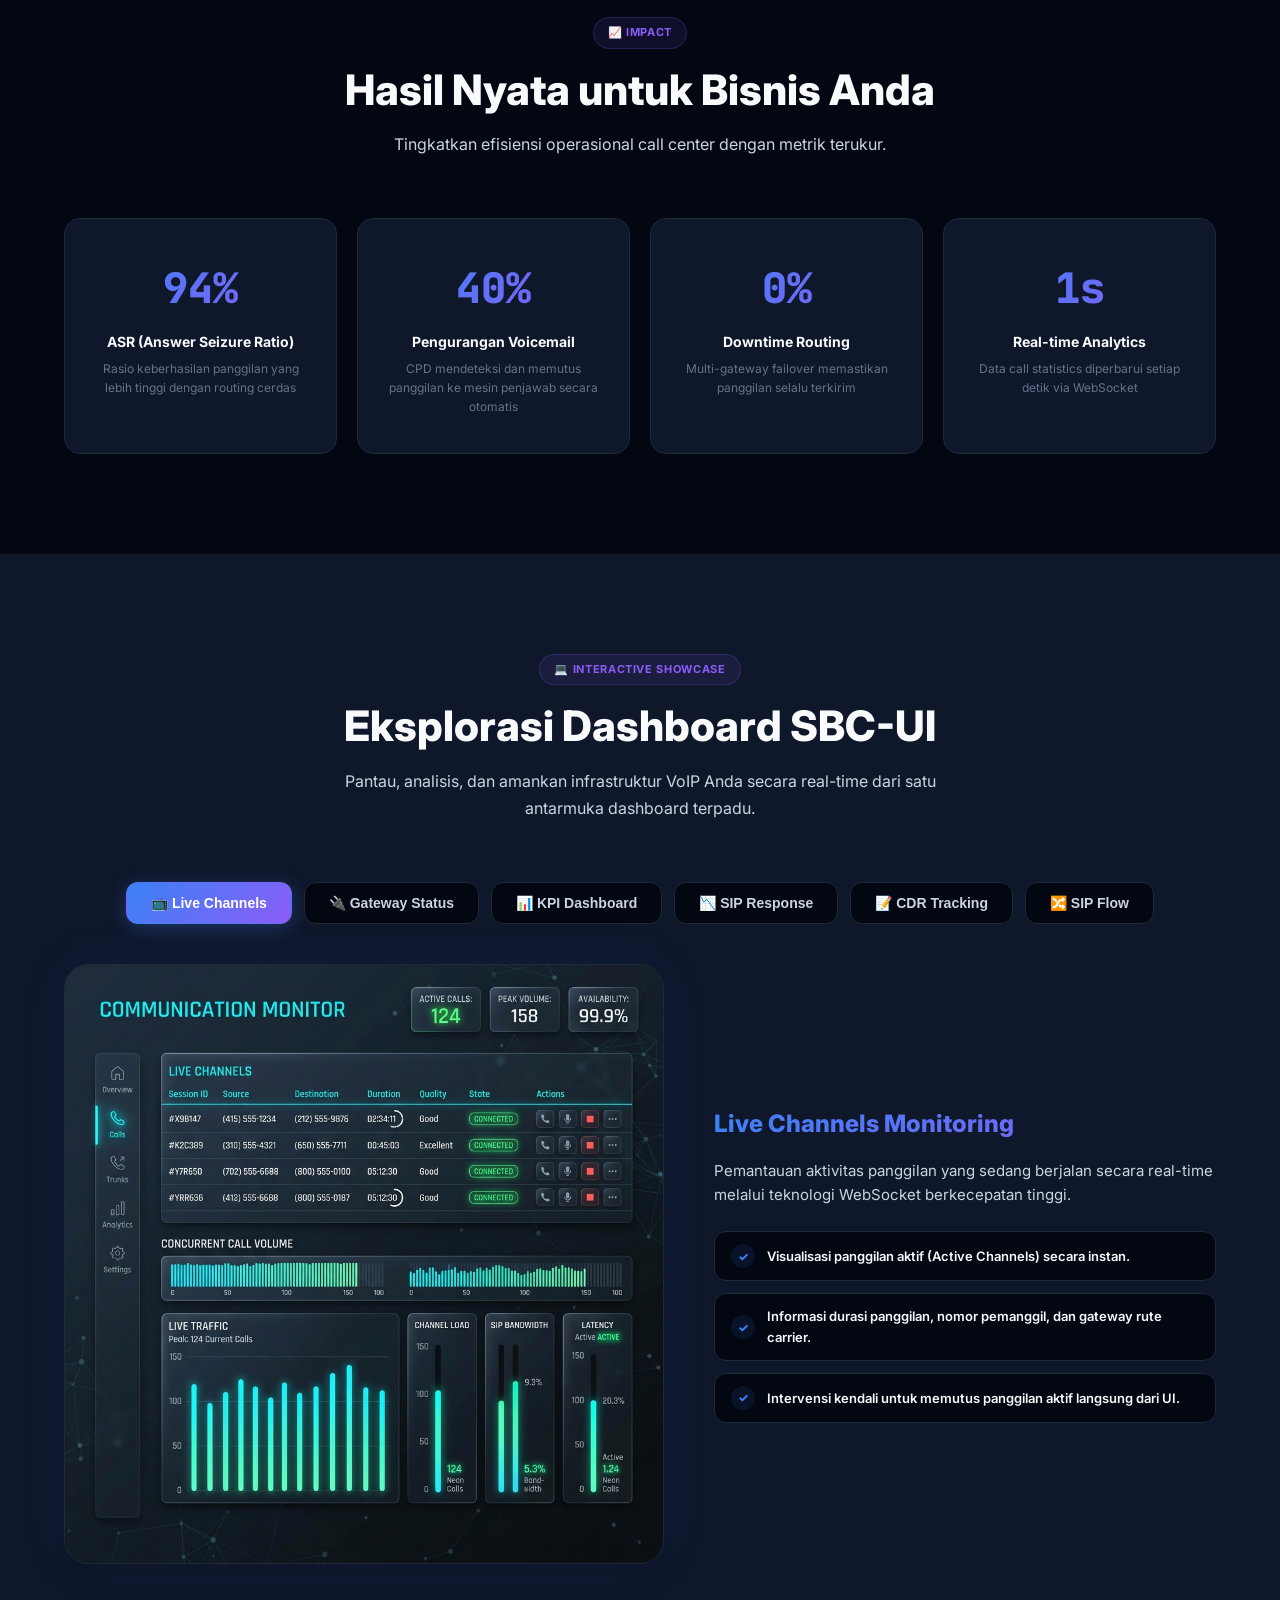
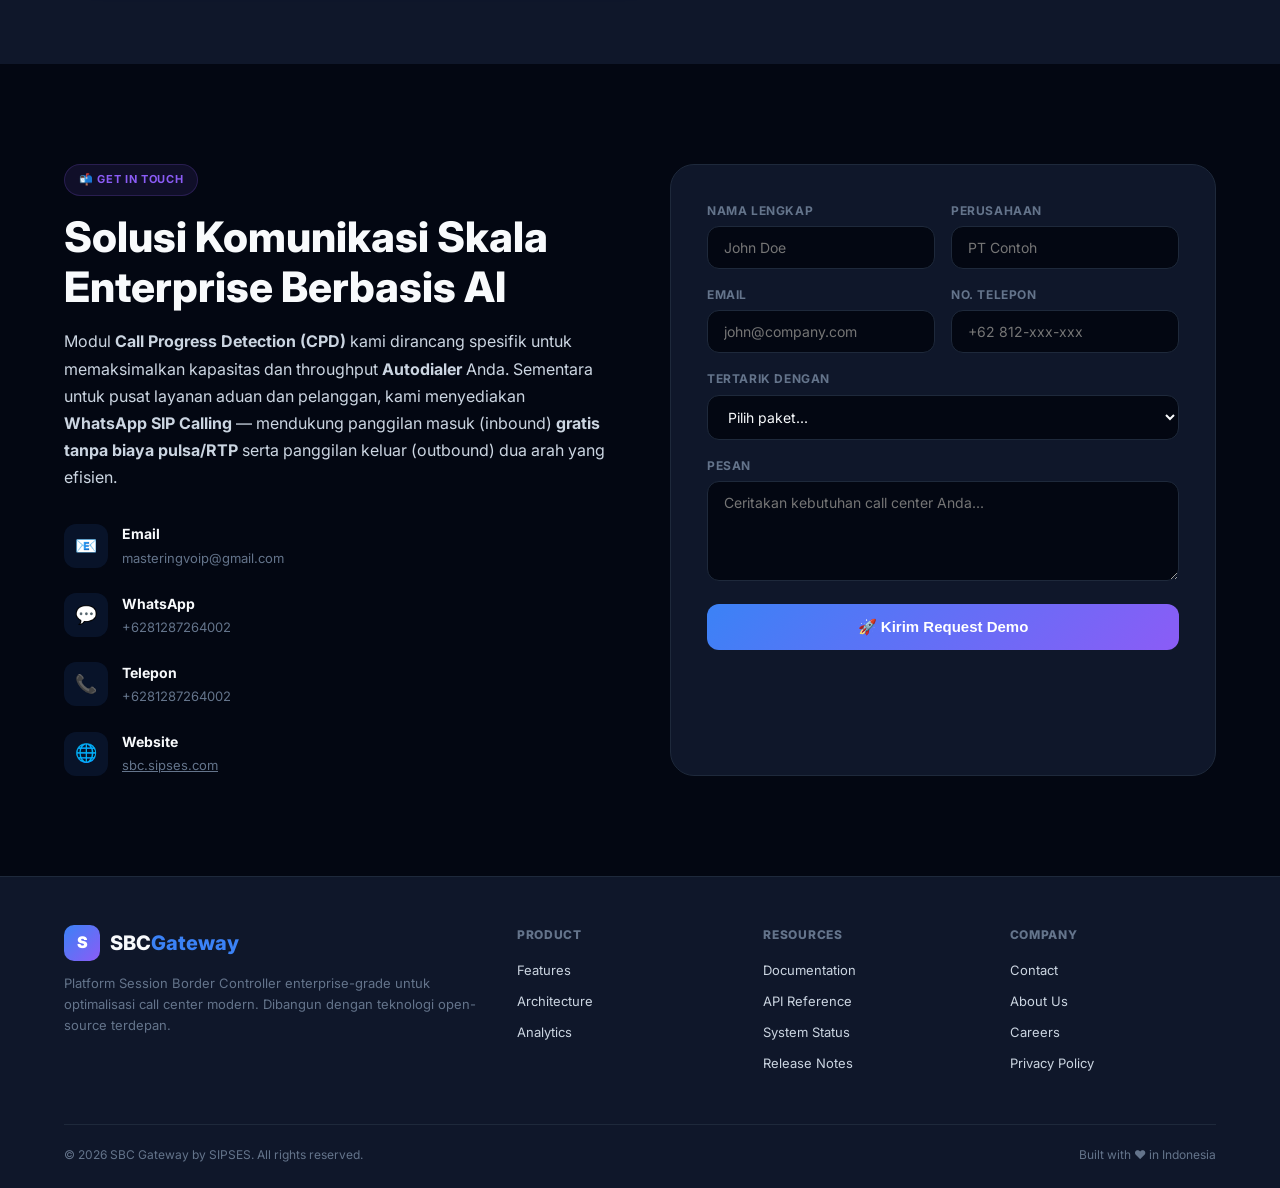
==== commit ed3fd3c5: "Add SEO analytics search verification and CPD WA SIP calling tags" ====
--- a/index.html
+++ b/index.html
@@ -4,8 +4,90 @@
 <meta charset="UTF-8">
 <meta name="viewport" content="width=device-width,initial-scale=1.0">
 <title>SBC Gateway — Enterprise Call Center Optimization Platform</title>
-<meta name="description" content="Infrastruktur VoIP cerdas dengan SBC Gateway. Dilengkapi AI Call Progress Detection untuk Autodialer dan WhatsApp SIP Calling gratis untuk Call Center & Layanan Pengaduan.">
-<meta name="keywords" content="SBC Gateway, SIP, Call Center, VoIP, Call Progress Detection, WhatsApp Business, Telecom">
+
+<!-- SEO Meta Tags -->
+<meta name="title" content="SBC Gateway — Enterprise Call Center Optimization Platform">
+<meta name="description" content="SBC Gateway cerdas untuk optimalisasi Call Center & Autodialer. Dilengkapi AI Call Progress Detection (CPD) akurat dan WhatsApp (WA) SIP Calling gratis tanpa biaya pulsa.">
+<meta name="keywords" content="SBC Gateway, Call Progress Detection, CPD, WhatsApp SIP Calling, WA SIP Calling, VoIP Gateway, Autodialer, VoIP Call Center, ASR Early Media, SIP Trunk, SIPSES, sbc.sipses.com, Deteksi Voicemail, Telepon WhatsApp Call Center, Free Inbound WA Calling, Call Center Indonesia">
+<meta name="robots" content="index, follow">
+<meta name="language" content="Indonesian">
+<meta name="author" content="SIPSES">
+<link rel="canonical" href="https://sbc.sipses.com/">
+
+<!-- Google Search Console Verification -->
+<!-- Gantilah konten di bawah ini dengan kode verifikasi dari Google Search Console Anda -->
+<meta name="google-site-verification" content="yOur_vEriFiCaTiOn_cOdE_hErE" />
+
+<!-- Open Graph / Facebook -->
+<meta property="og:type" content="website">
+<meta property="og:url" content="https://sbc.sipses.com/">
+<meta property="og:title" content="SBC Gateway — Enterprise Call Center Optimization Platform">
+<meta property="og:description" content="Optimalkan autodialer Anda dengan AI Call Progress Detection (CPD) cerdas dan buka interkoneksi langsung ke WhatsApp (WA) SIP Calling gratis dua arah.">
+<meta property="og:image" content="https://sbc.sipses.com/img/dashboard-hero.png">
+
+<!-- Twitter -->
+<meta property="twitter:card" content="summary_large_image">
+<meta property="twitter:url" content="https://sbc.sipses.com/">
+<meta property="twitter:title" content="SBC Gateway — Enterprise Call Center Optimization Platform">
+<meta property="twitter:description" content="Optimalkan autodialer Anda dengan AI Call Progress Detection (CPD) cerdas dan buka interkoneksi langsung ke WhatsApp (WA) SIP Calling gratis dua arah.">
+<meta property="twitter:image" content="https://sbc.sipses.com/img/dashboard-hero.png">
+
+<!-- Google Analytics / Google Tag (gtag.js) -->
+<!-- Gantilah G-XXXXXXXXXX dengan ID Tracking Google Analytics Anda -->
+<script async src="https://www.googletagmanager.com/gtag/js?id=G-XXXXXXXXXX"></script>
+<script>
+  window.dataLayer = window.dataLayer || [];
+  function gtag(){dataLayer.push(arguments);}
+  gtag('js', new Date());
+  gtag('config', 'G-XXXXXXXXXX', {
+    'page_title': 'SBC Gateway Landing Page',
+    'page_path': window.location.pathname
+  });
+</script>
+
+<!-- Structured Data (JSON-LD) for Search Engines -->
+<script type="application/ld+json">
+{
+  "@context": "https://schema.org",
+  "@type": "SoftwareApplication",
+  "name": "SBC Gateway",
+  "operatingSystem": "Linux, Docker",
+  "applicationCategory": "BusinessApplication, CommunicationApplication",
+  "offers": {
+    "@type": "Offer",
+    "price": "0",
+    "priceCurrency": "IDR",
+    "description": "Hubungi sales kami untuk trial gratis 14 hari."
+  },
+  "description": "Infrastruktur VoIP cerdas dengan SBC Gateway. Dilengkapi AI Call Progress Detection (CPD) untuk Autodialer dan WhatsApp (WA) SIP Calling gratis untuk Call Center & Layanan Pengaduan.",
+  "keywords": "SBC Gateway, Call Progress Detection, CPD, WhatsApp SIP Calling, WA SIP Calling, VoIP, Session Border Controller, Autodialer, SIPSES, sbc.sipses.com",
+  "screenshot": "https://sbc.sipses.com/img/dashboard-hero.png",
+  "featureList": [
+    "AI Call Progress Detection (CPD) untuk deteksi voicemail & nada sibuk secara real-time",
+    "WhatsApp SIP Calling dua arah (Inbound & Outbound)",
+    "SIP Flow Analysis (TLS/UDP) & Visual SIP Ladder Flow",
+    "Early Tone Classification & Deteksi Silence",
+    "Central Management berbasis UI Dashboard"
+  ]
+}
+</script>
+<script type="application/ld+json">
+{
+  "@context": "https://schema.org",
+  "@type": "Organization",
+  "name": "SIPSES",
+  "url": "https://sbc.sipses.com/",
+  "logo": "https://sbc.sipses.com/img/logo.png",
+  "contactPoint": {
+    "@type": "ContactPoint",
+    "telephone": "+62-812-8726-4002",
+    "contactType": "customer service",
+    "email": "masteringvoip@gmail.com",
+    "availableLanguage": ["Indonesian", "English"]
+  }
+}
+</script>
+
 <link rel="preconnect" href="https://fonts.googleapis.com">
 <link rel="preconnect" href="https://fonts.gstatic.com" crossorigin>
 <link href="https://fonts.googleapis.com/css2?family=Inter:wght@400;500;600;700;800;900&family=JetBrains+Mono:wght@500;700&display=swap" rel="stylesheet">
@@ -25,6 +107,7 @@
       <a href="#features">Features</a>
       <a href="#cpd-flow">CPD Flow</a>
       <a href="#architecture">How It Works</a>
+      <a href="#whatsapp-calling">WA SIP Calling</a>
       <a href="#benefits">Benefits</a>
       <a href="#analytics">Analytics</a>
       <a href="#contact" class="nav-cta">Request Demo</a>
@@ -188,6 +271,52 @@
             <div><h4>CDR &amp; Analytics</h4><p>Setiap panggilan dicatat ke TimescaleDB dengan 40+ field data termasuk RTP quality, keyword detection, dan early audio classification.</p></div>
           </div>
         </div>
+      </div>
+    </div>
+  </div>
+</section>
+
+<!-- ═══════════ WHATSAPP SIP CALLING ═══════════ -->
+<section id="whatsapp-calling" class="arch-section" style="border-top:1px solid var(--border)">
+  <div class="container">
+    <div class="arch-layout">
+      <div>
+        <div class="section-badge">🟢 WhatsApp Voice Integration</div>
+        <h2 class="section-title">Bagaimana WhatsApp SIP Calling Bekerja?</h2>
+        <p class="section-desc">Hubungkan saluran komunikasi terpopuler dunia secara dua arah dengan infrastruktur Call Center IP-PBX Anda. Pelanggan dapat menelepon call center Anda secara gratis tanpa memotong pulsa sama sekali.</p>
+        <div class="arch-points">
+          <div class="arch-point">
+            <div class="icon">🟢</div>
+            <div>
+              <h4>Panggilan Inbound 100% Gratis bagi Pelanggan</h4>
+              <p>Pelanggan dapat memulai panggilan suara langsung dari profil WhatsApp Bisnis Anda. Panggilan disalurkan sepenuhnya melalui jaringan data internet (VoIP), menghilangkan hambatan biaya pulsa atau tarif telepon premium bagi pelanggan.</p>
+            </div>
+          </div>
+          <div class="arch-point">
+            <div class="icon">🔄</div>
+            <div>
+              <h4>Integrasi Dua Arah yang Mulus (Inbound &amp; Outbound)</h4>
+              <p>Agen call center dapat menerima panggilan masuk dan melakukan panggilan keluar (outbound) langsung dari IP-PBX atau softphone ke nomor WhatsApp pelanggan secara instan dengan transisi media yang lancar.</p>
+            </div>
+          </div>
+          <div class="arch-point">
+            <div class="icon">🛡️</div>
+            <div>
+              <h4>Keamanan &amp; Kendali Penuh via SBC Gateway</h4>
+              <p>Setiap panggilan diamankan dengan enkripsi TLS/SRTP, pembatasan laju panggilan (CPS/CCR limiting), serta codec transcoding otomatis untuk memastikan kualitas suara terbaik dan proteksi dari serangan siber.</p>
+            </div>
+          </div>
+          <div class="arch-point">
+            <div class="icon">📈</div>
+            <div>
+              <h4>Manfaat Nyata bagi Efisiensi Operasional</h4>
+              <p>Mengurangi biaya sewa trunk line telepon tradisional (PSTN), meningkatkan volume jangkauan (outreach), serta menaikkan tingkat jawaban (answer rate) karena panggilan outbound teridentifikasi sebagai kontak bisnis resmi.</p>
+            </div>
+          </div>
+        </div>
+      </div>
+      <div class="arch-image fade-up">
+        <img src="img/wa-flow.png" alt="WhatsApp SIP Calling Flow Diagram" width="600" height="600" loading="lazy">
       </div>
     </div>
   </div>
@@ -371,7 +500,7 @@
           </div>
           <div class="contact-item">
             <div class="icon">🌐</div>
-            <div class="info"><h4>Website</h4><p>sipses.com</p></div>
+            <div class="info"><h4>Website</h4><p><a href="https://sbc.sipses.com" target="_blank" style="color:inherit; text-decoration:underline;">sbc.sipses.com</a></p></div>
           </div>
         </div>
       </div>
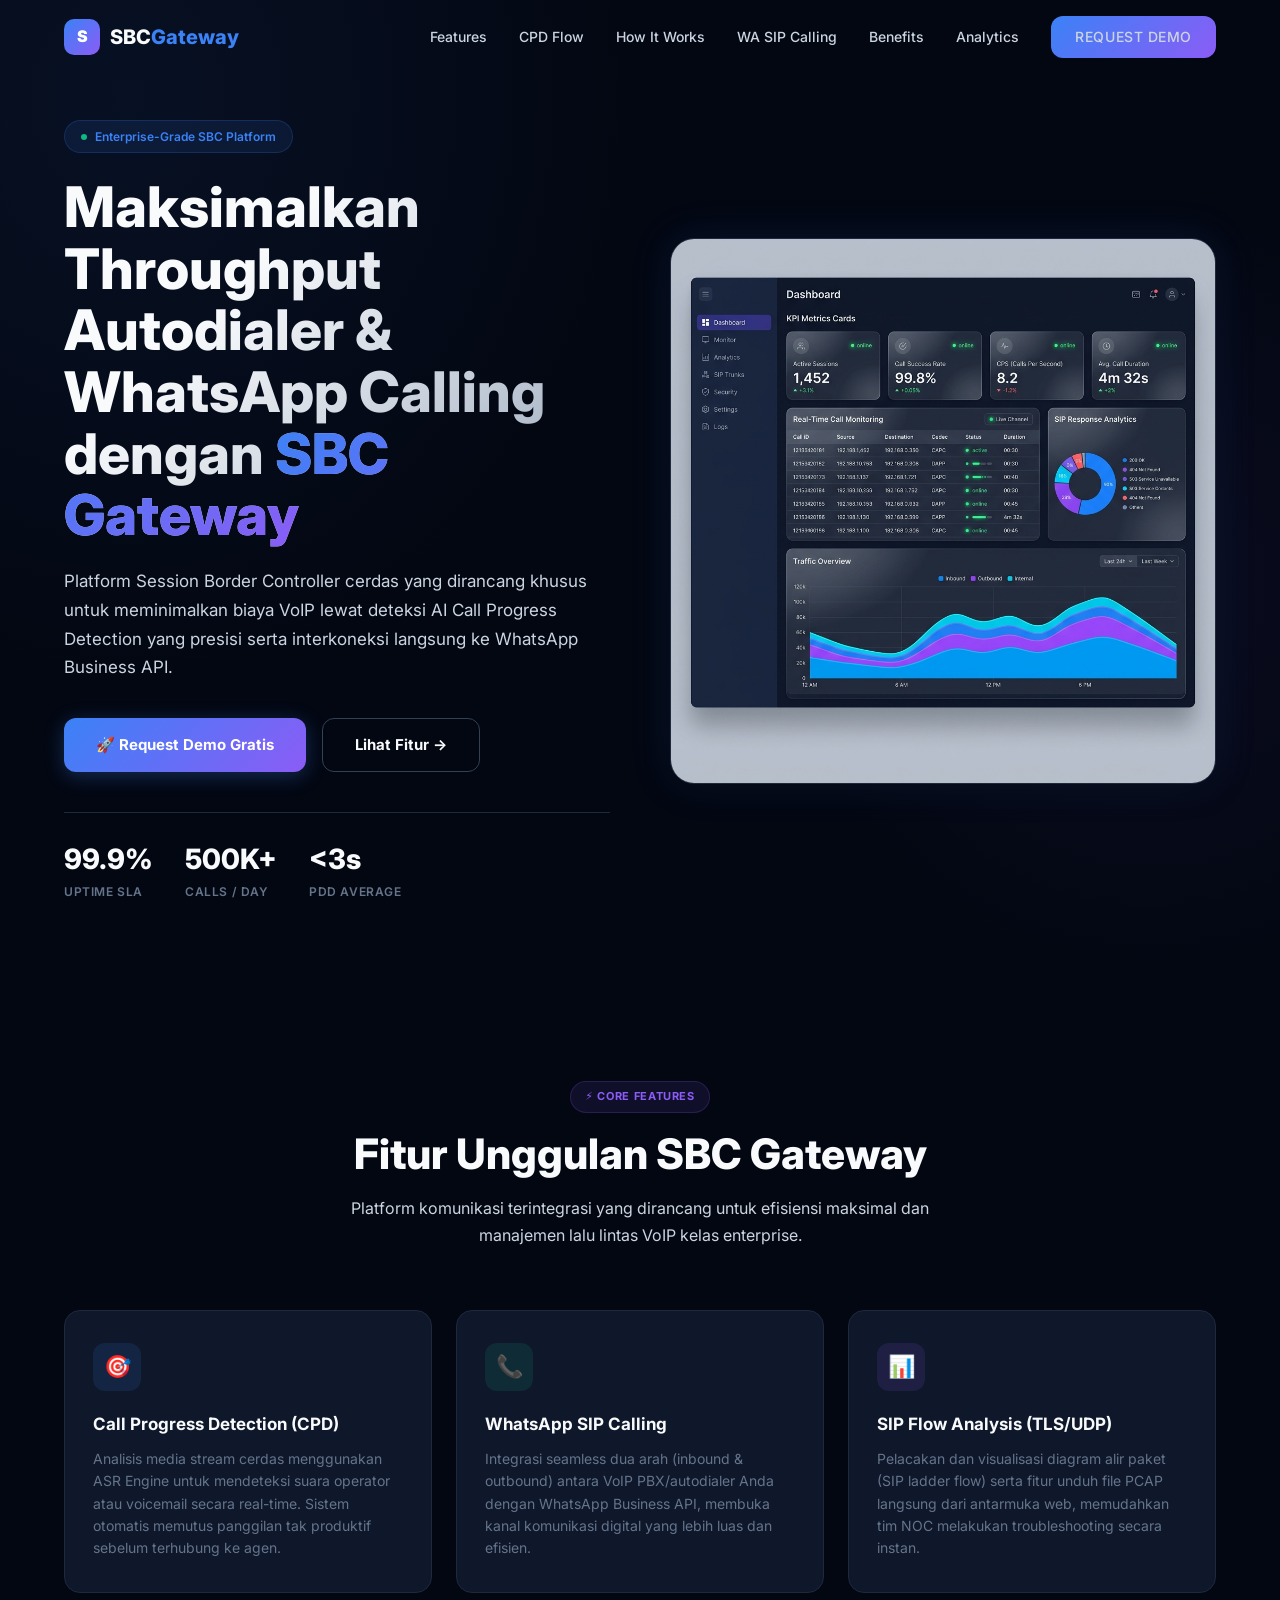
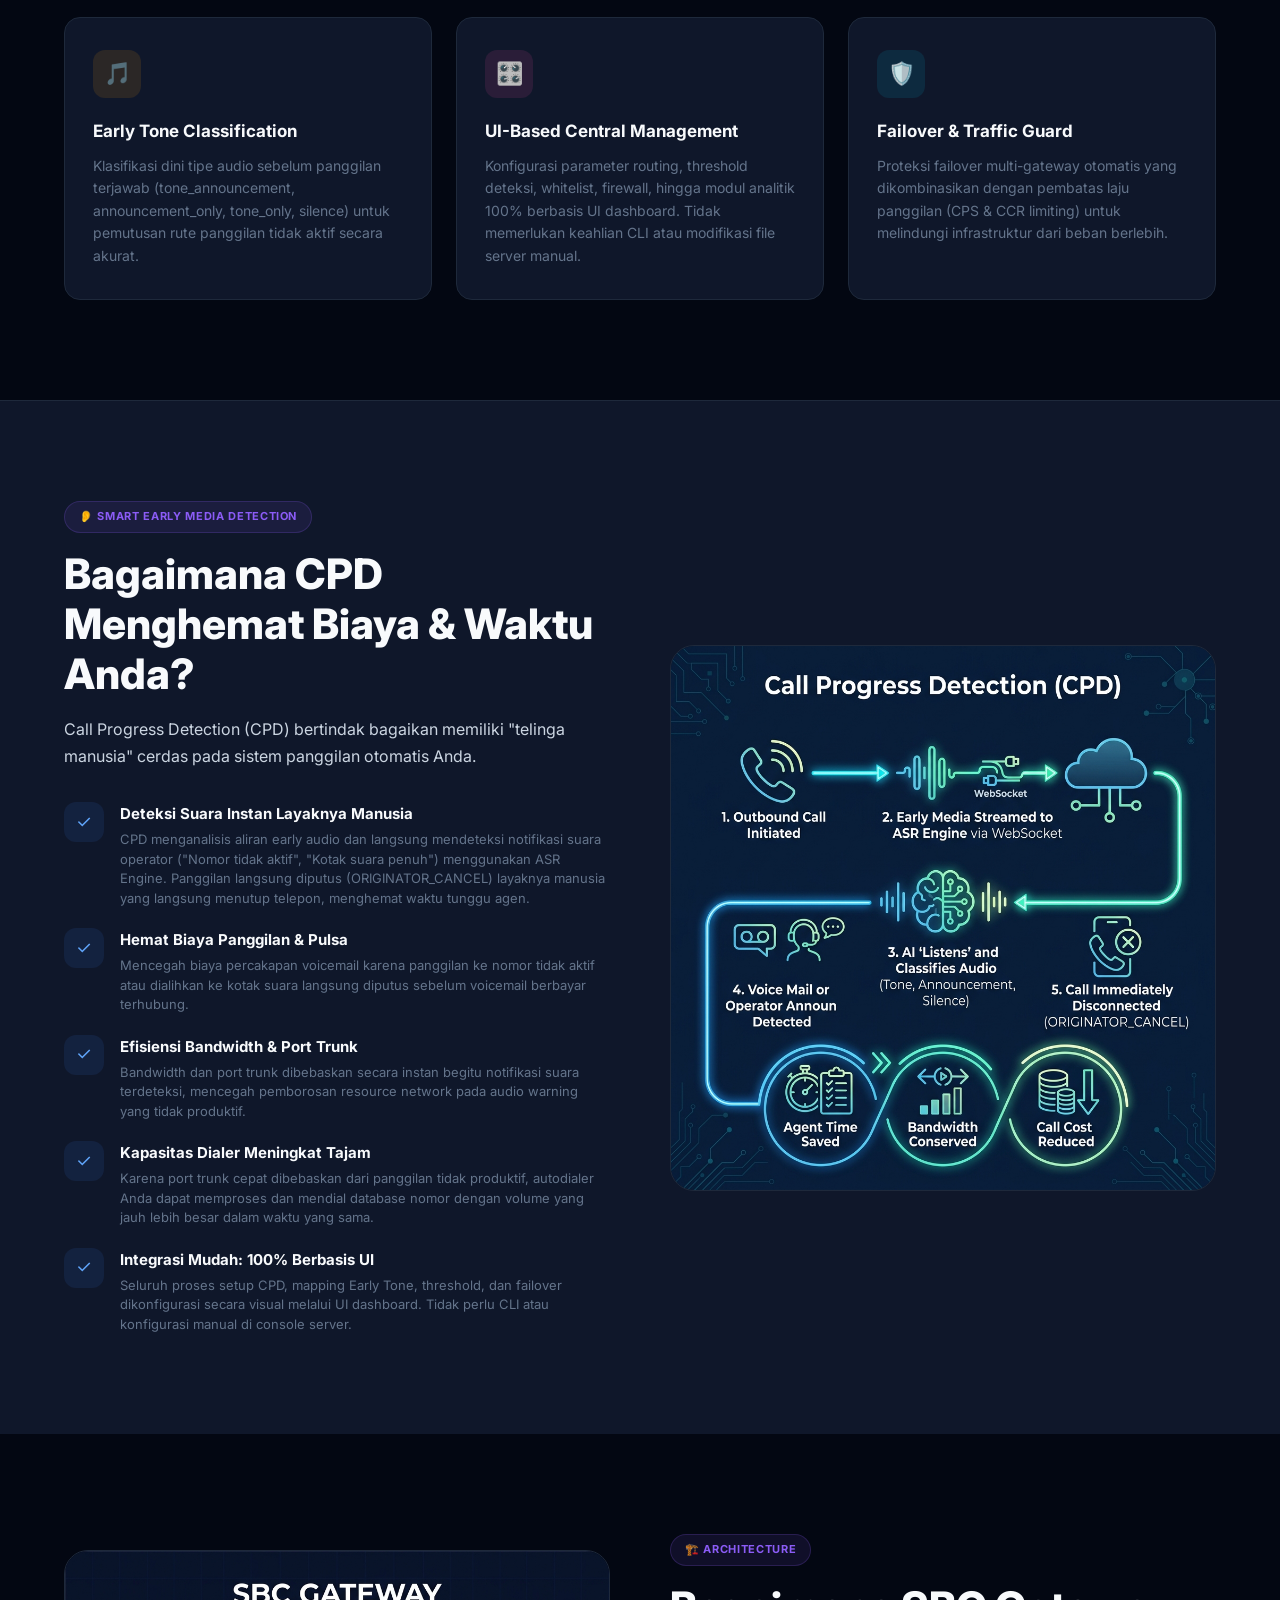
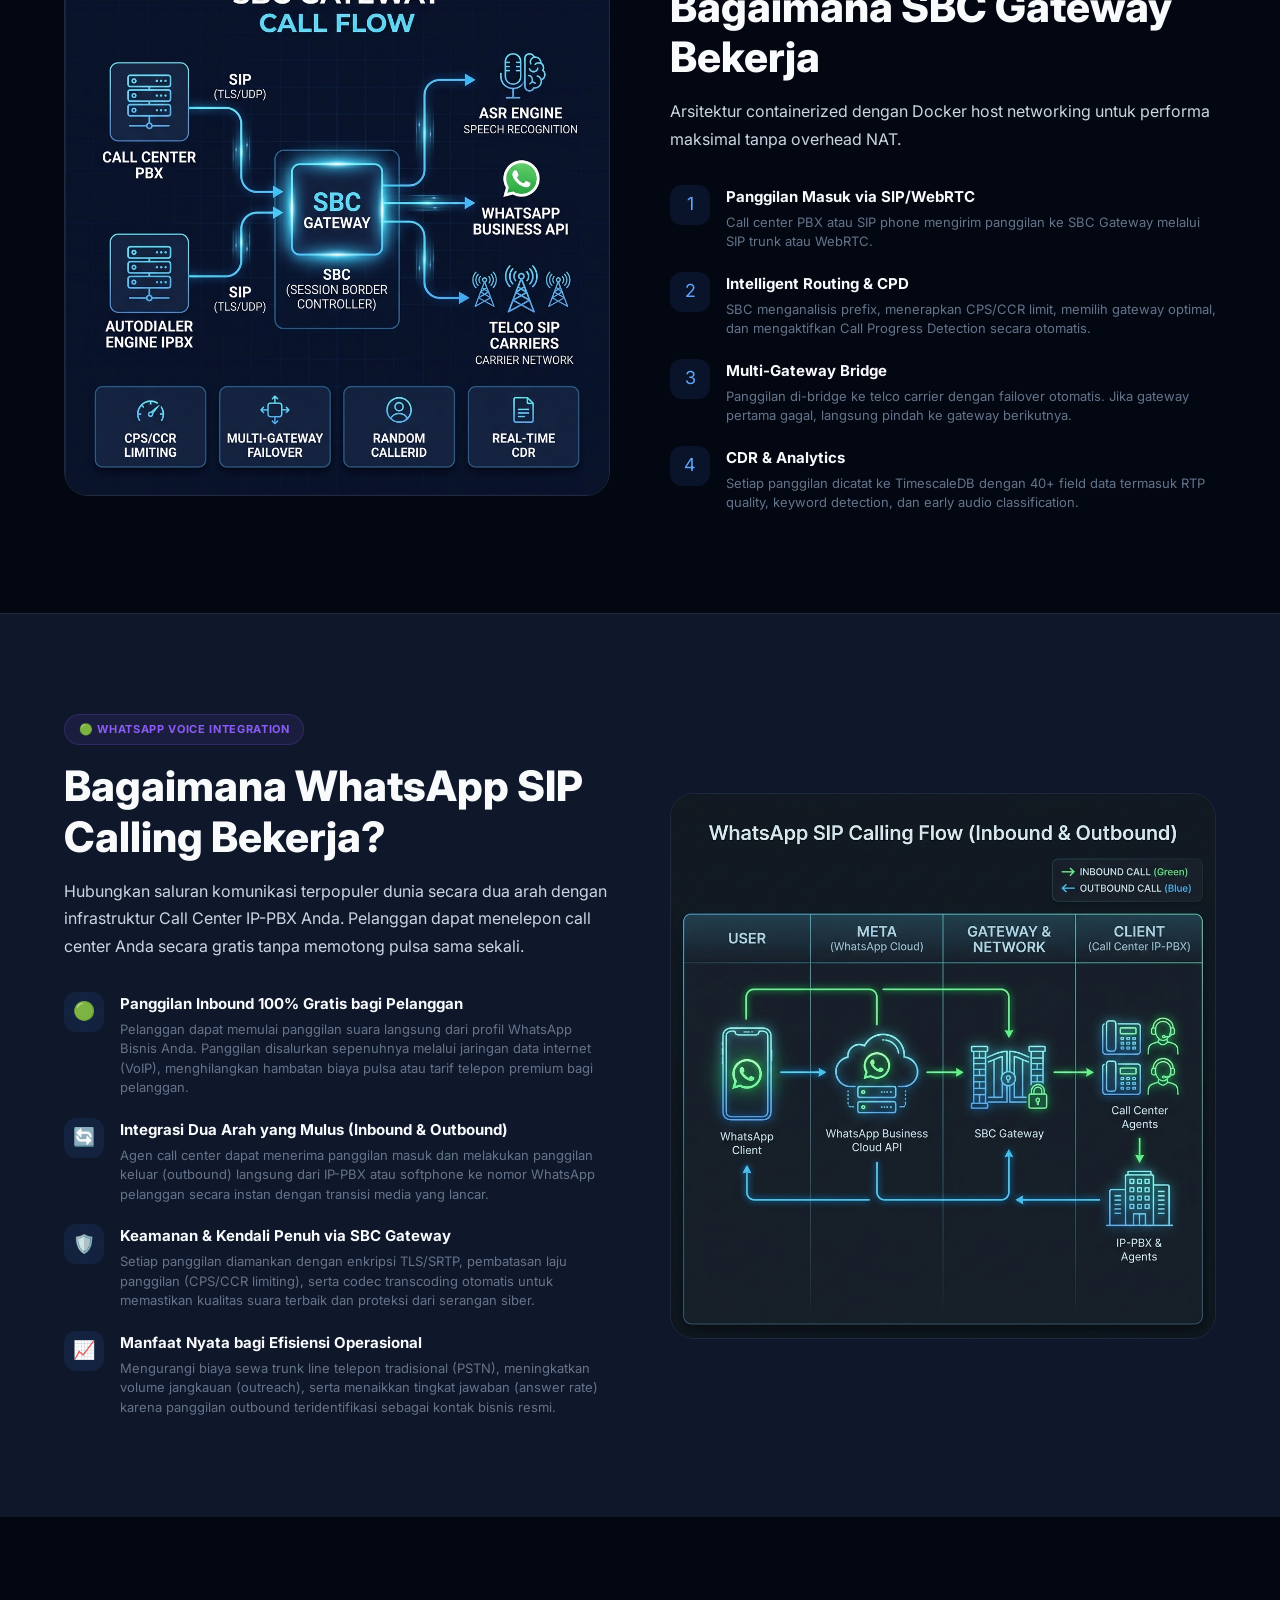
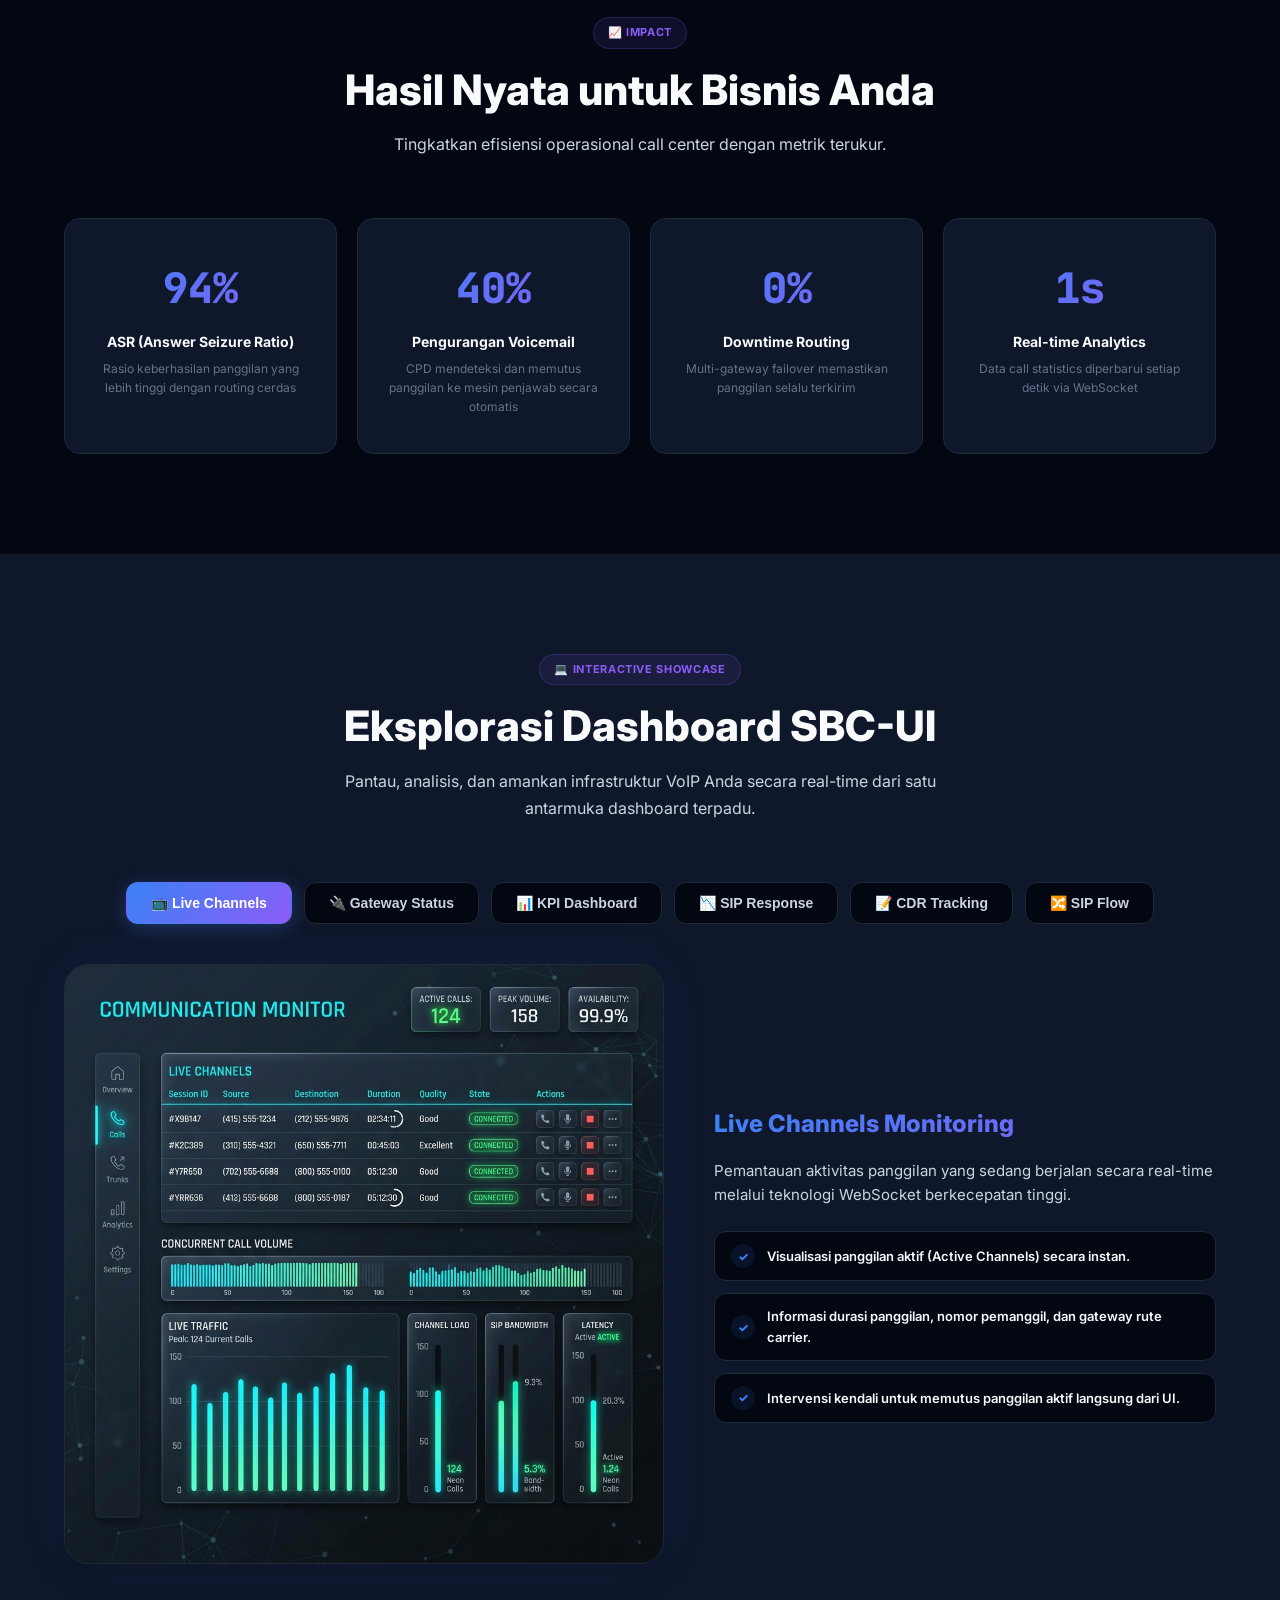
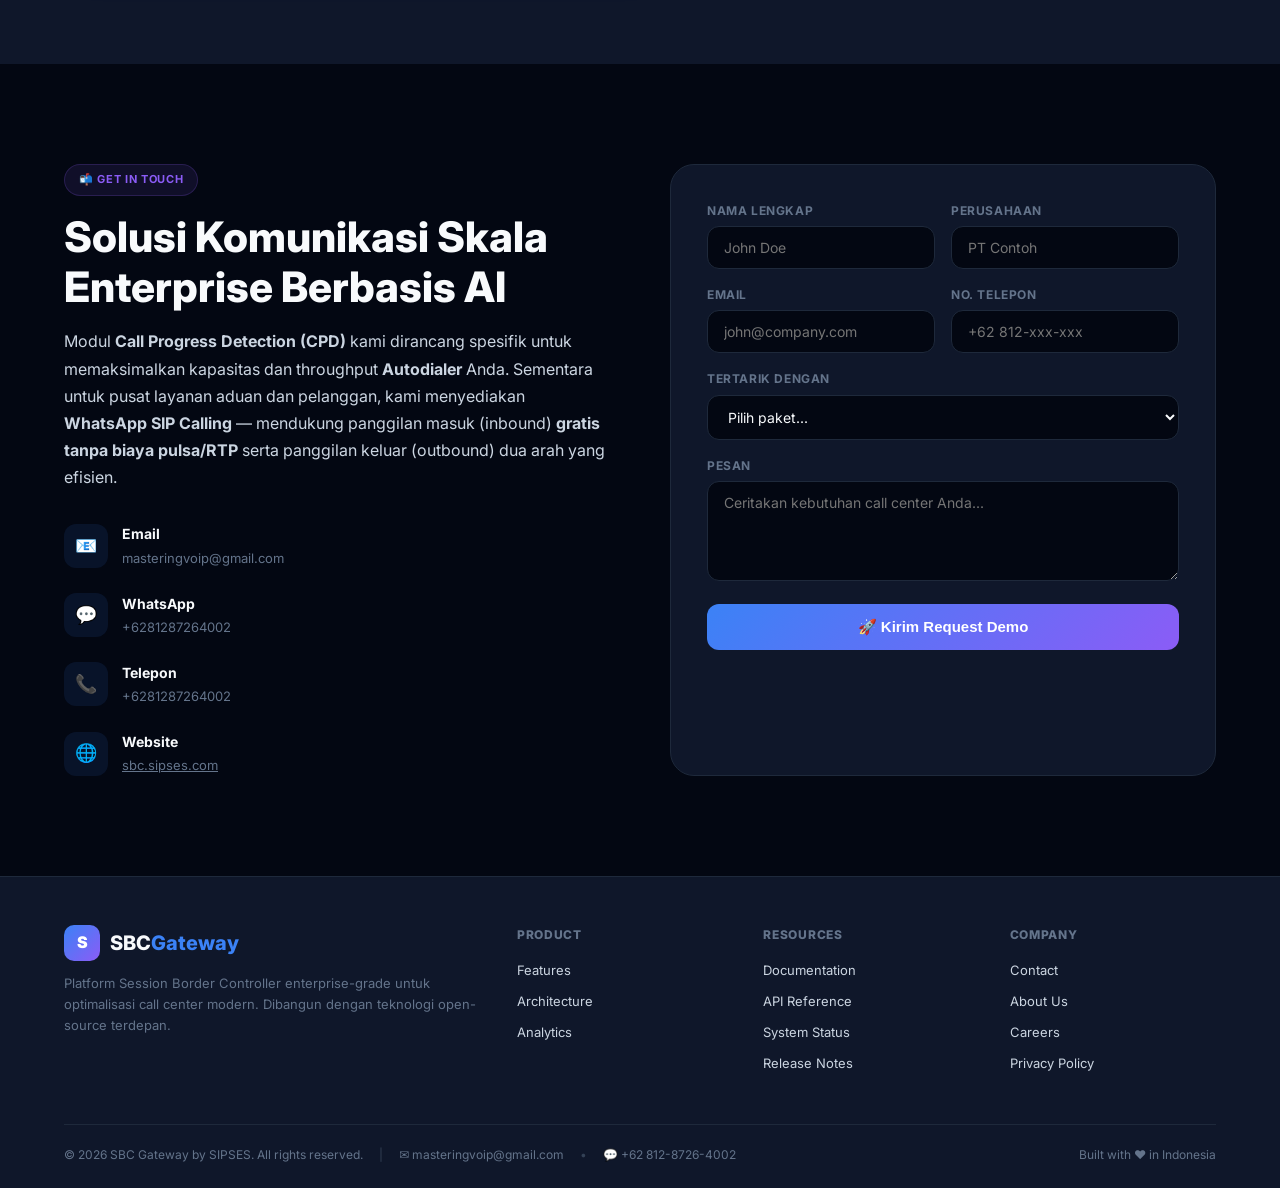
==== commit c05f82c2: "Update footer layout with professional email and phone contact links" ====
--- a/index.html
+++ b/index.html
@@ -580,7 +580,13 @@
       </div>
     </div>
     <div class="footer-bottom">
-      <span>&copy; 2026 SBC Gateway by SIPSES. All rights reserved.</span>
+      <div class="footer-bottom-left">
+        <span>&copy; 2026 SBC Gateway by SIPSES. All rights reserved.</span>
+        <span style="color: var(--border-light); margin: 0 4px;">|</span>
+        <a href="mailto:masteringvoip@gmail.com">✉ masteringvoip@gmail.com</a>
+        <span style="color: var(--border-light); margin: 0 4px;">•</span>
+        <a href="https://wa.me/6281287264002" target="_blank">💬 +62 812-8726-4002</a>
+      </div>
       <span>Built with ❤️ in Indonesia</span>
     </div>
   </div>
--- a/style.css
+++ b/style.css
@@ -153,6 +153,9 @@
 .footer-col a{display:block;font-size:13px;color:var(--text-dim);margin-bottom:10px;transition:color .2s}
 .footer-col a:hover{color:var(--primary)}
 .footer-bottom{border-top:1px solid var(--border);padding-top:20px;display:flex;justify-content:space-between;align-items:center;font-size:12px;color:var(--text-muted)}
+.footer-bottom-left{display:flex;align-items:center;gap:12px;flex-wrap:wrap}
+.footer-bottom a{color:var(--text-muted);display:inline-flex;align-items:center;gap:4px;transition:color .2s}
+.footer-bottom a:hover{color:var(--text-dim)}
 
 /* ── Showcase Tabs ── */
 .showcase-section{background:var(--bg-card)}
@@ -193,5 +196,6 @@
   .form-row{grid-template-columns:1fr}
   .hero-stats{flex-direction:column;gap:16px}
   .footer-grid{grid-template-columns:1fr}
-  .footer-bottom{flex-direction:column;gap:8px;text-align:center}
+  .footer-bottom{flex-direction:column;gap:12px;text-align:center}
+  .footer-bottom-left{justify-content:center}
 }
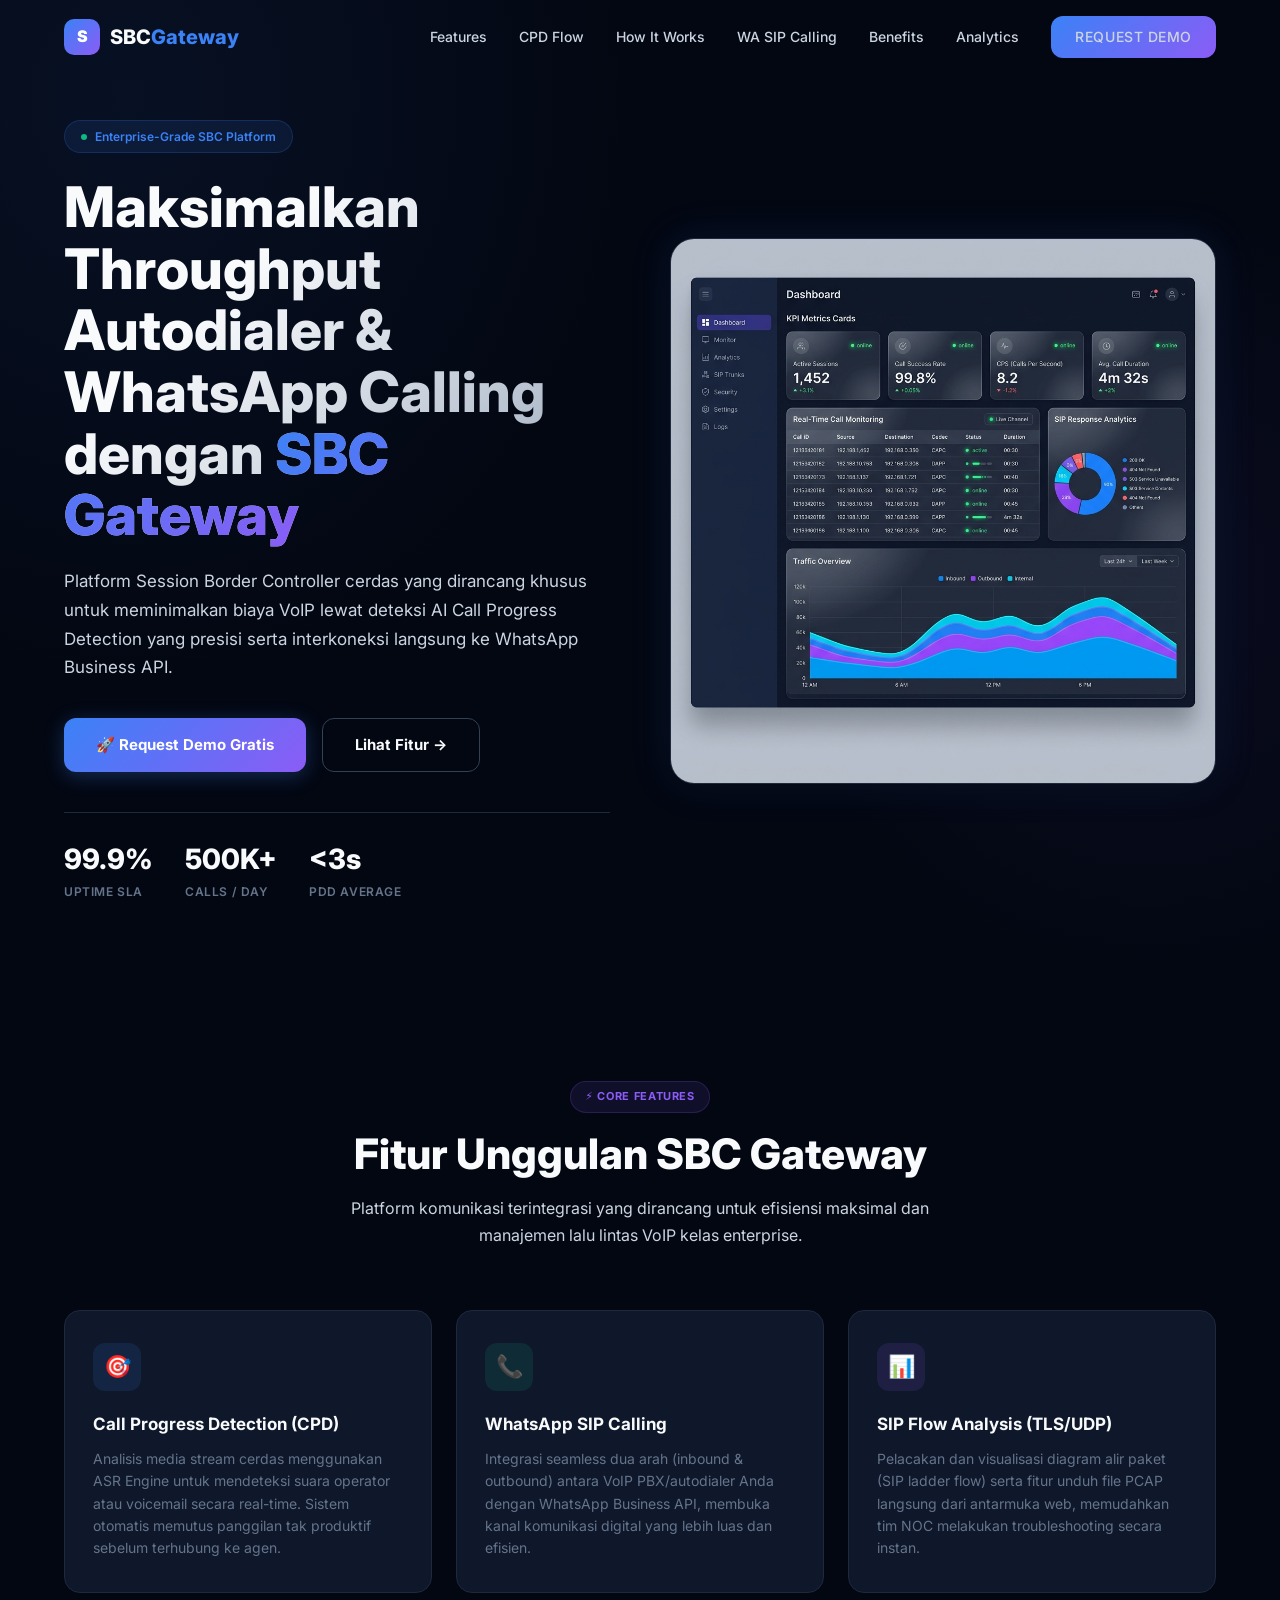
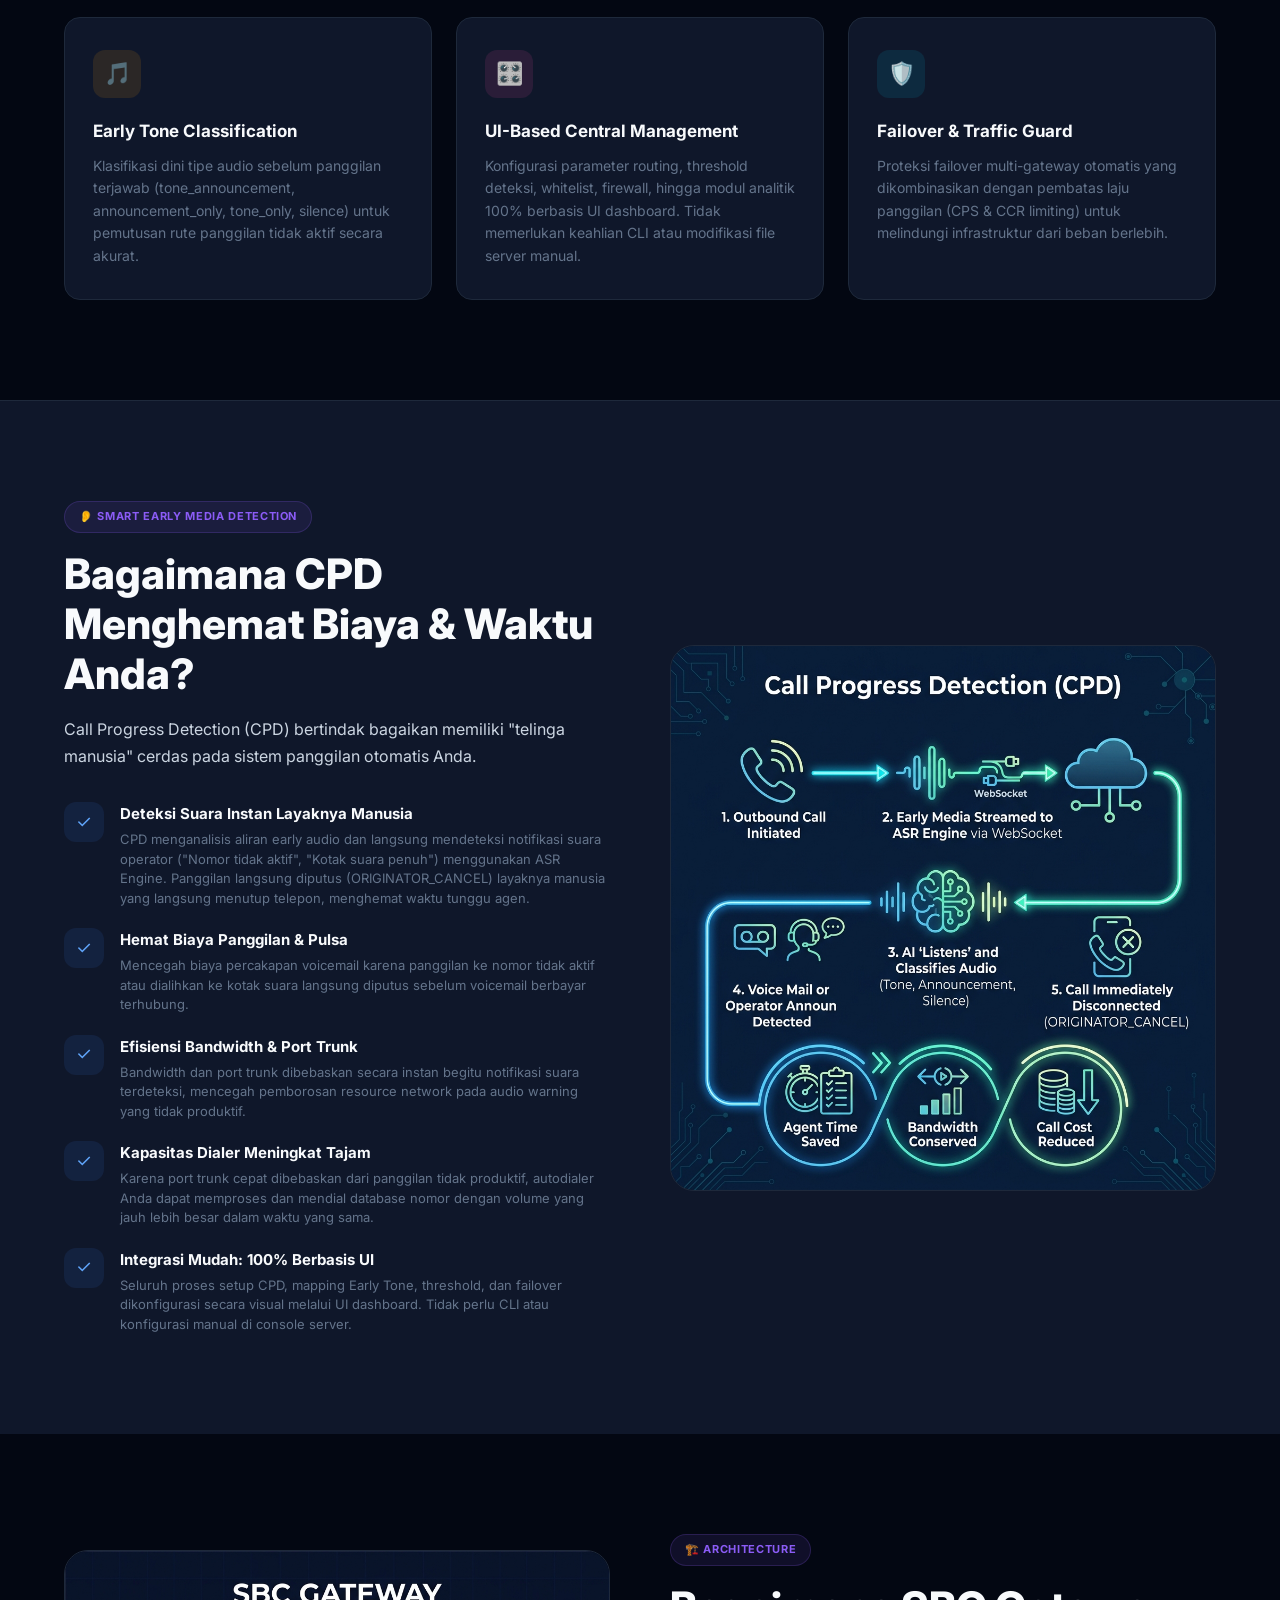
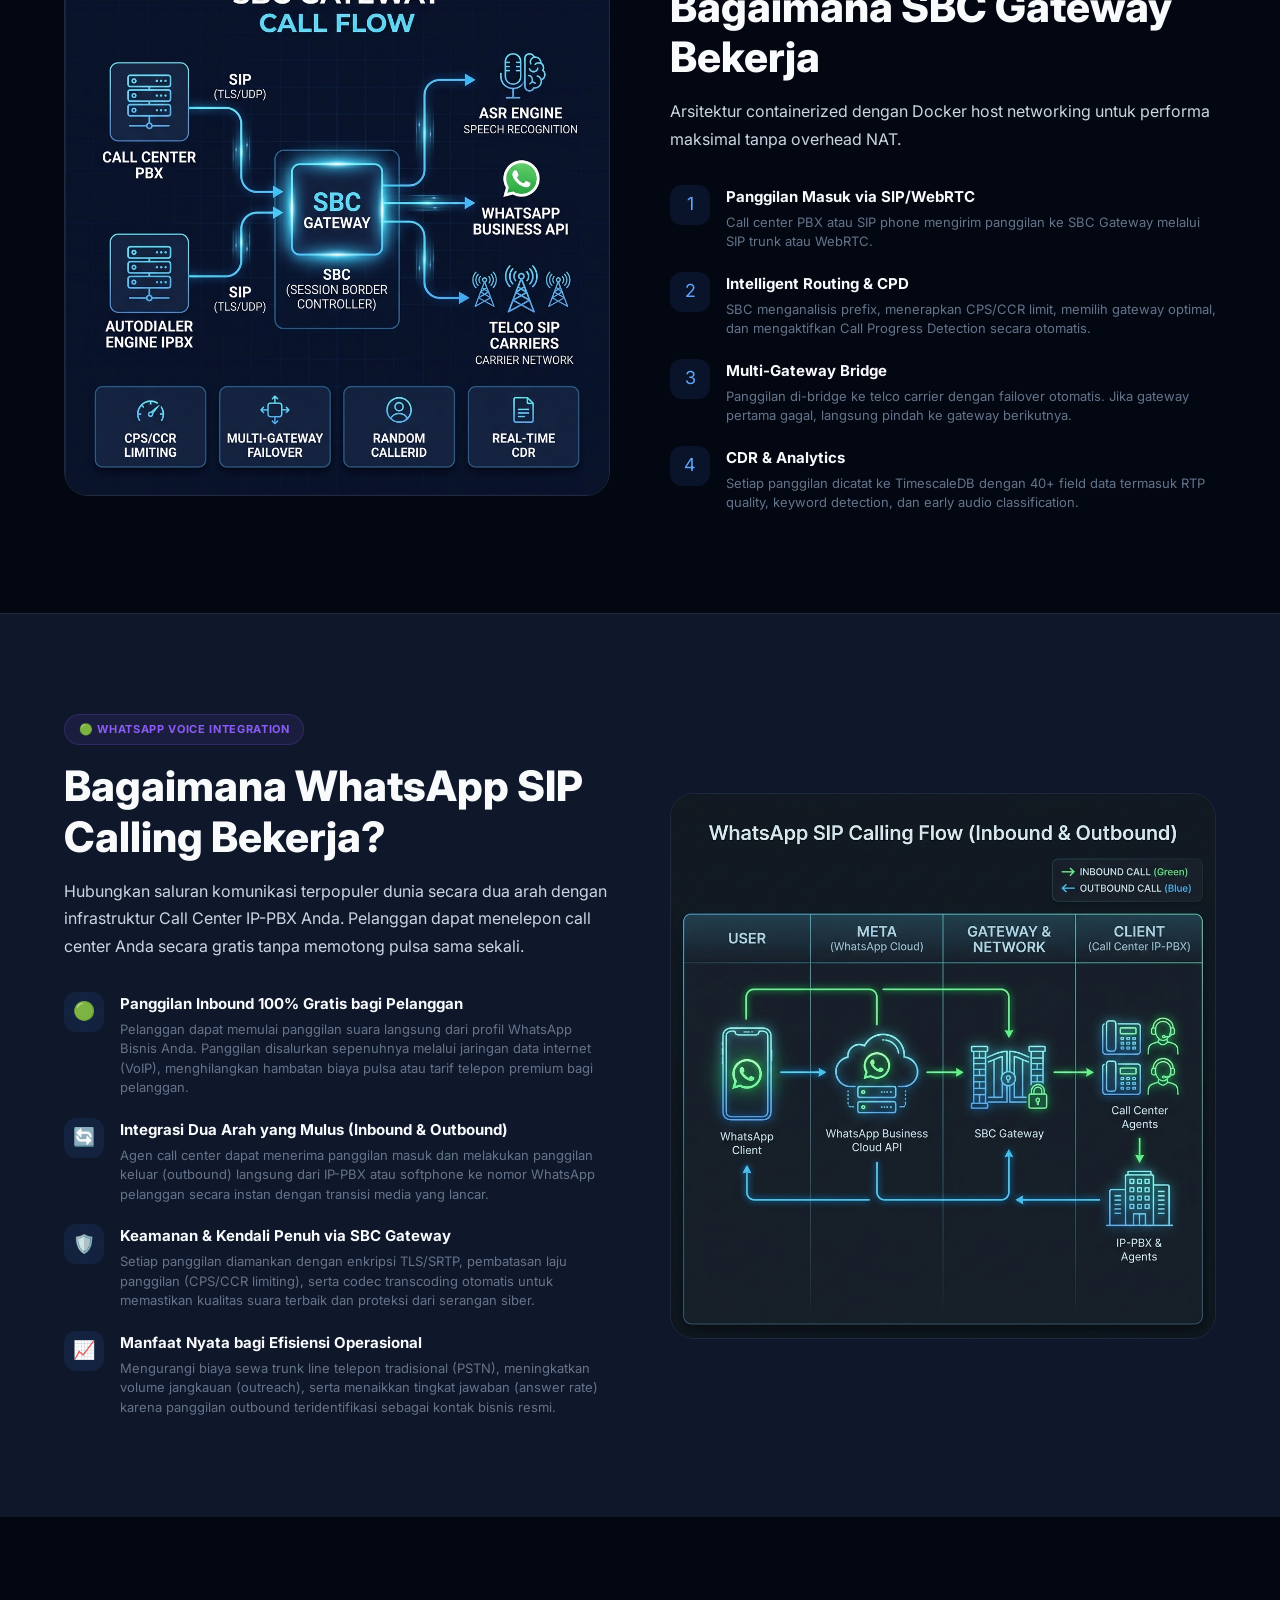
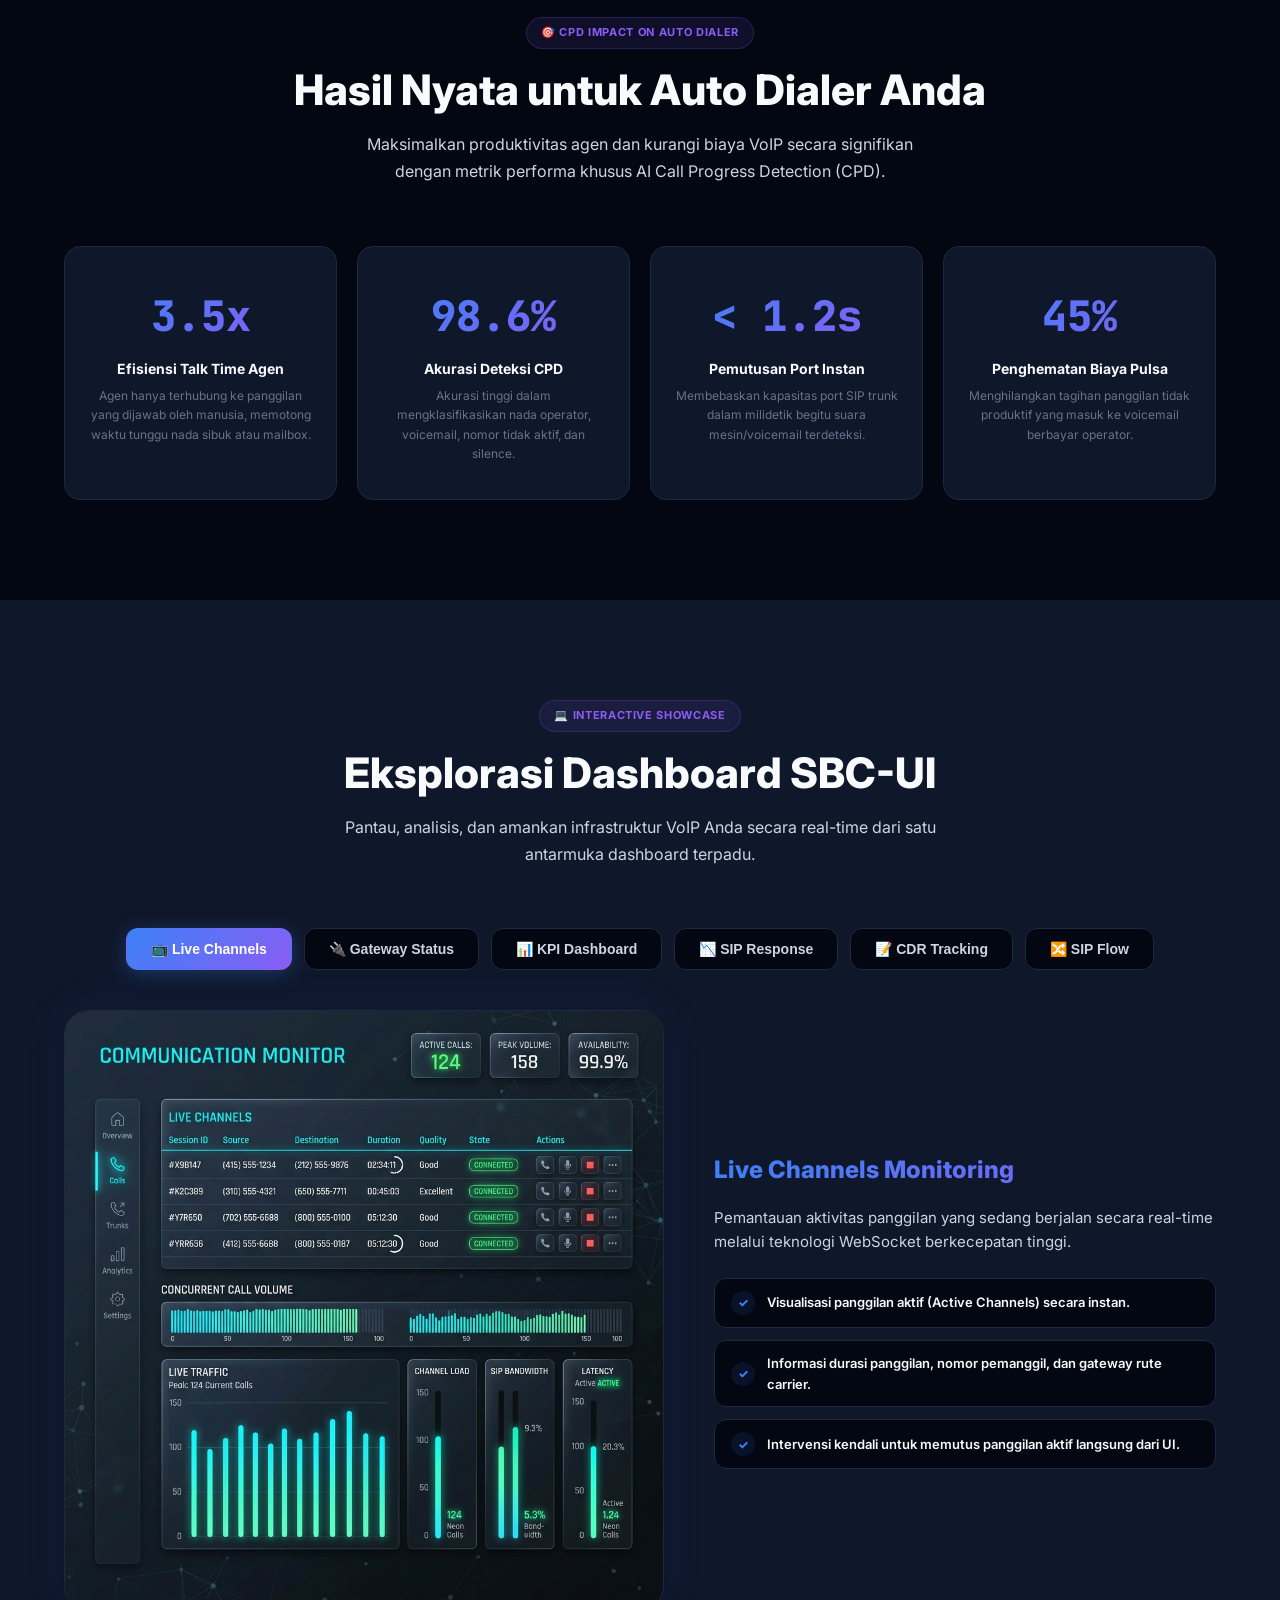
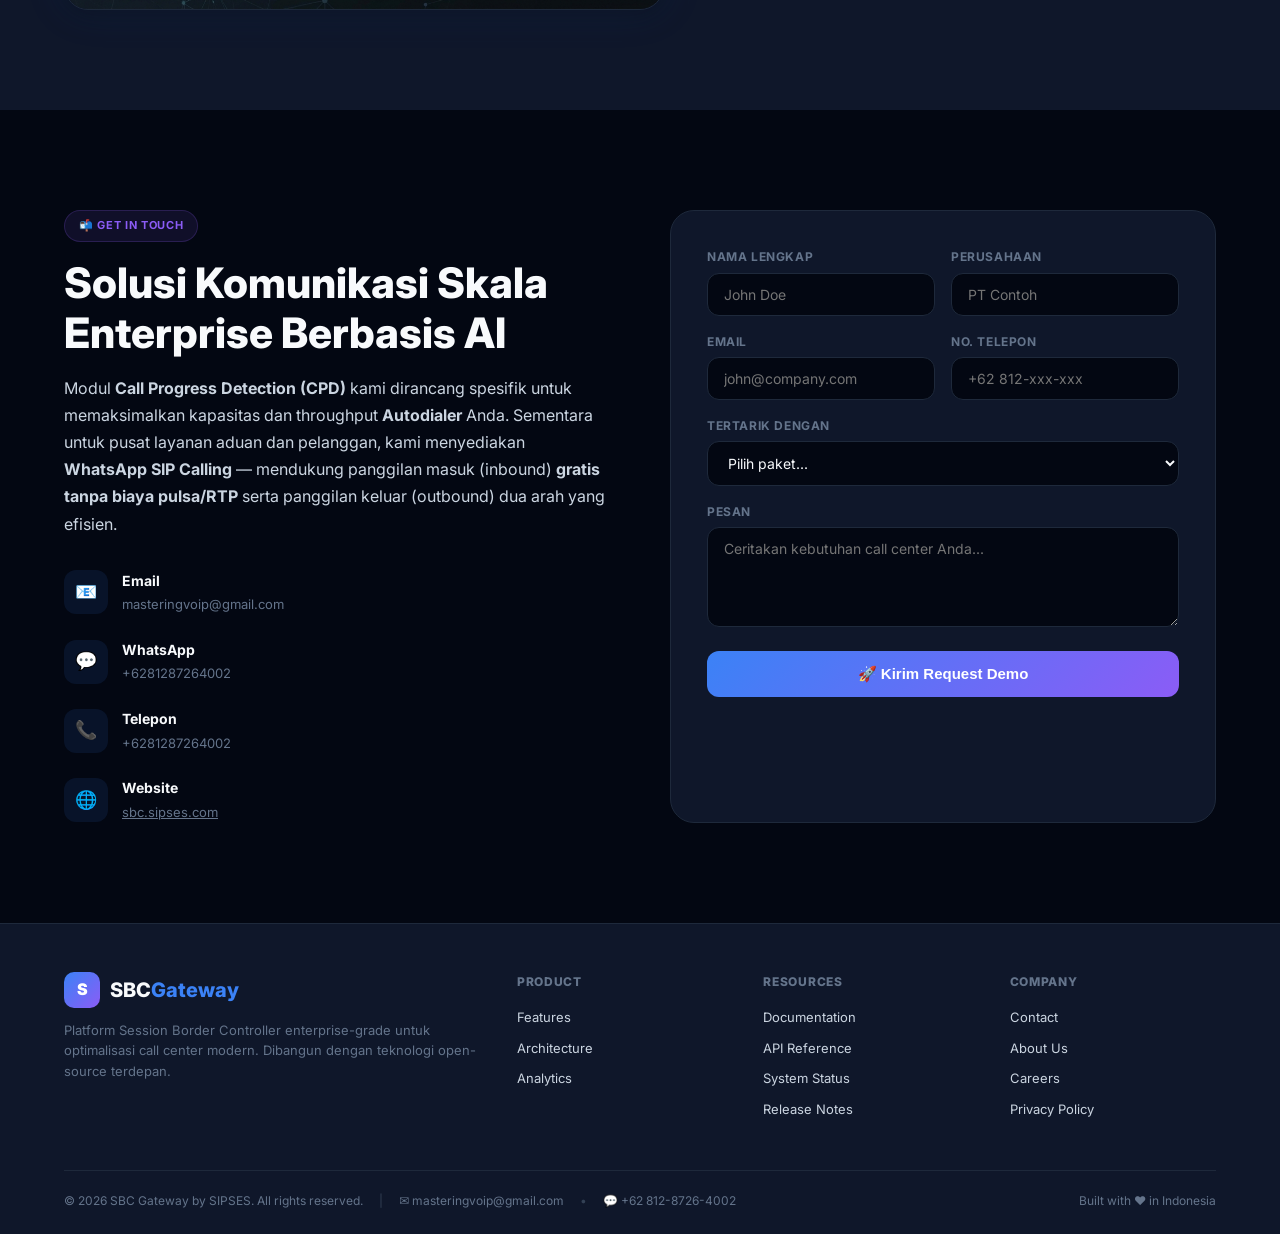
==== commit 15c3a442: "Update benefits section to focus exclusively on Auto Dialer + CPD metrics" ====
--- a/index.html
+++ b/index.html
@@ -326,30 +326,30 @@
 <section id="benefits">
   <div class="container">
     <div class="section-header">
-      <div class="section-badge">📈 Impact</div>
-      <h2 class="section-title">Hasil Nyata untuk Bisnis Anda</h2>
-      <p class="section-desc">Tingkatkan efisiensi operasional call center dengan metrik terukur.</p>
+      <div class="section-badge">🎯 CPD Impact on Auto Dialer</div>
+      <h2 class="section-title">Hasil Nyata untuk Auto Dialer Anda</h2>
+      <p class="section-desc">Maksimalkan produktivitas agen dan kurangi biaya VoIP secara signifikan dengan metrik performa khusus AI Call Progress Detection (CPD).</p>
     </div>
     <div class="benefits-grid">
       <div class="benefit-card fade-up">
-        <div class="benefit-num">94%</div>
-        <h4>ASR (Answer Seizure Ratio)</h4>
-        <p>Rasio keberhasilan panggilan yang lebih tinggi dengan routing cerdas</p>
+        <div class="benefit-num">3.5x</div>
+        <h4>Efisiensi Talk Time Agen</h4>
+        <p>Agen hanya terhubung ke panggilan yang dijawab oleh manusia, memotong waktu tunggu nada sibuk atau mailbox.</p>
       </div>
       <div class="benefit-card fade-up">
-        <div class="benefit-num">40%</div>
-        <h4>Pengurangan Voicemail</h4>
-        <p>CPD mendeteksi dan memutus panggilan ke mesin penjawab secara otomatis</p>
+        <div class="benefit-num">98.6%</div>
+        <h4>Akurasi Deteksi CPD</h4>
+        <p>Akurasi tinggi dalam mengklasifikasikan nada operator, voicemail, nomor tidak aktif, dan silence.</p>
       </div>
       <div class="benefit-card fade-up">
-        <div class="benefit-num">0%</div>
-        <h4>Downtime Routing</h4>
-        <p>Multi-gateway failover memastikan panggilan selalu terkirim</p>
+        <div class="benefit-num">&lt; 1.2s</div>
+        <h4>Pemutusan Port Instan</h4>
+        <p>Membebaskan kapasitas port SIP trunk dalam milidetik begitu suara mesin/voicemail terdeteksi.</p>
       </div>
       <div class="benefit-card fade-up">
-        <div class="benefit-num">1s</div>
-        <h4>Real-time Analytics</h4>
-        <p>Data call statistics diperbarui setiap detik via WebSocket</p>
+        <div class="benefit-num">45%</div>
+        <h4>Penghematan Biaya Pulsa</h4>
+        <p>Menghilangkan tagihan panggilan tidak produktif yang masuk ke voicemail berbayar operator.</p>
       </div>
     </div>
   </div>
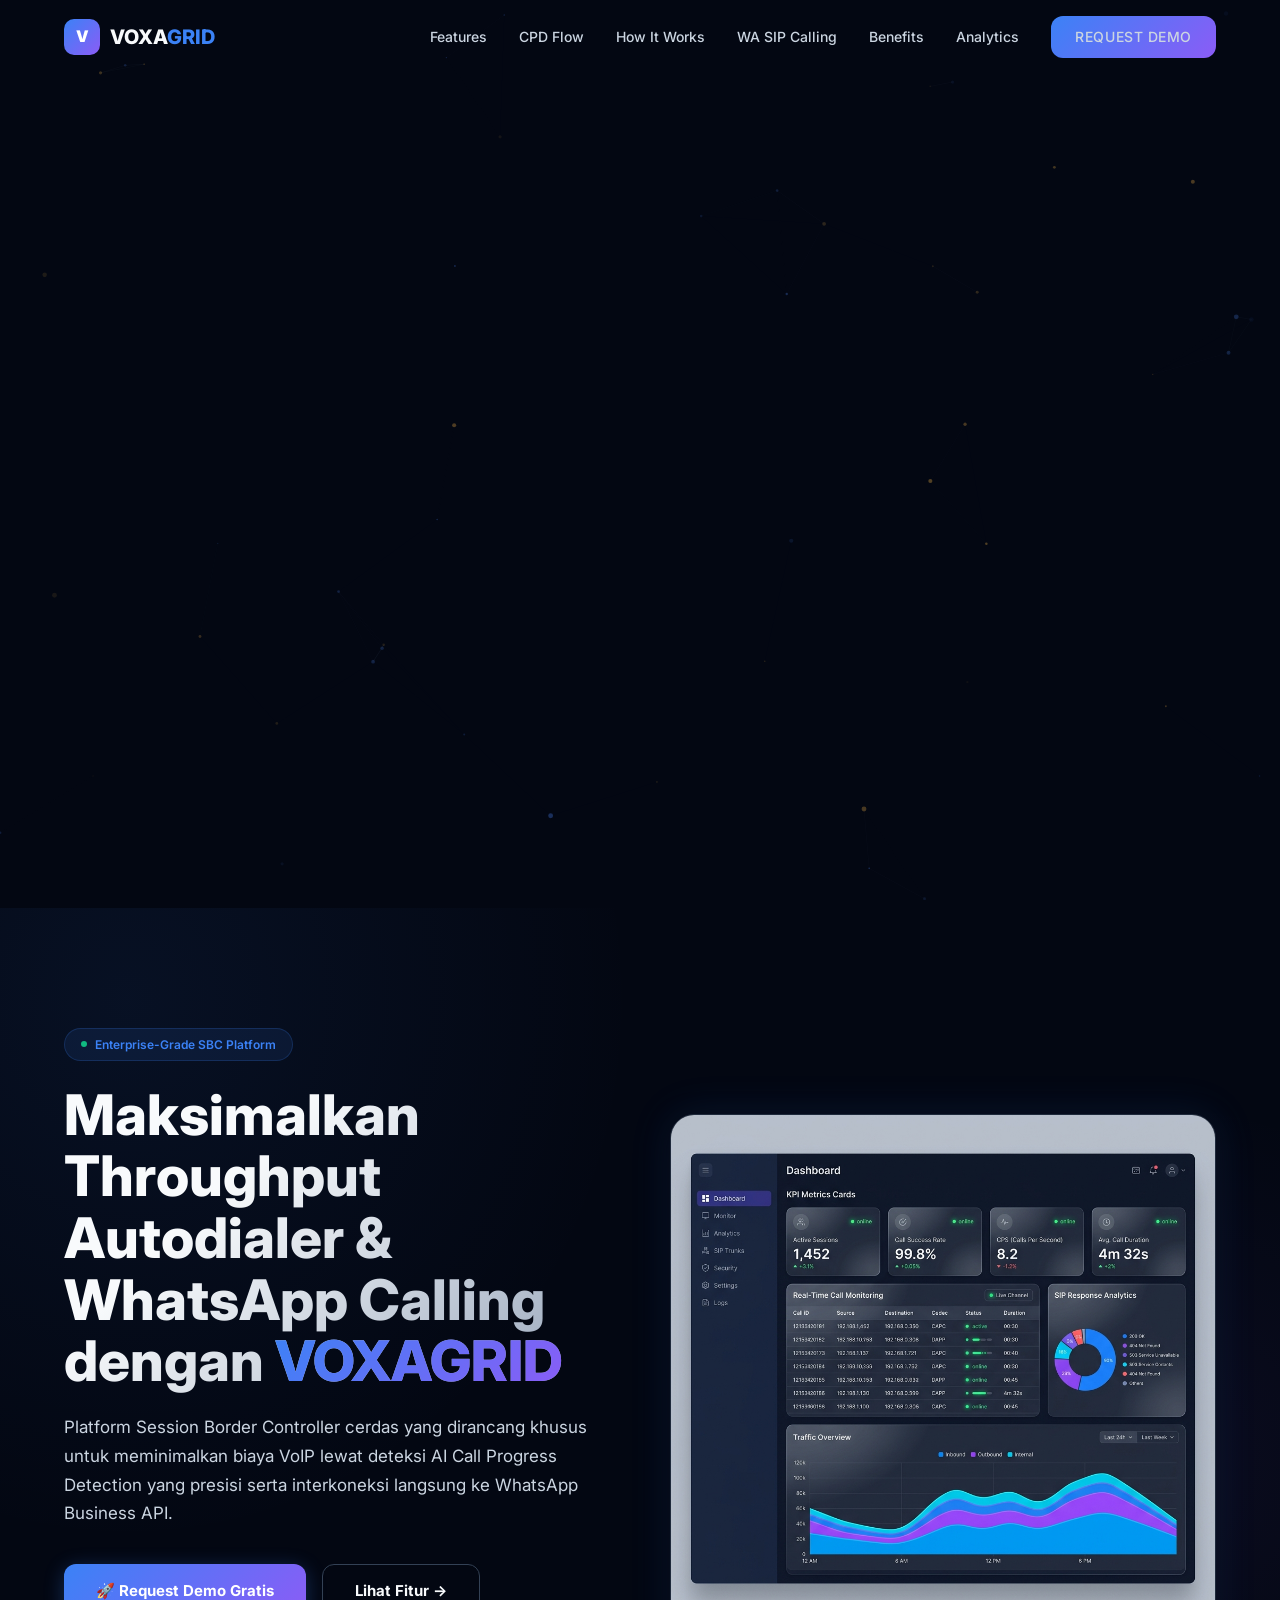
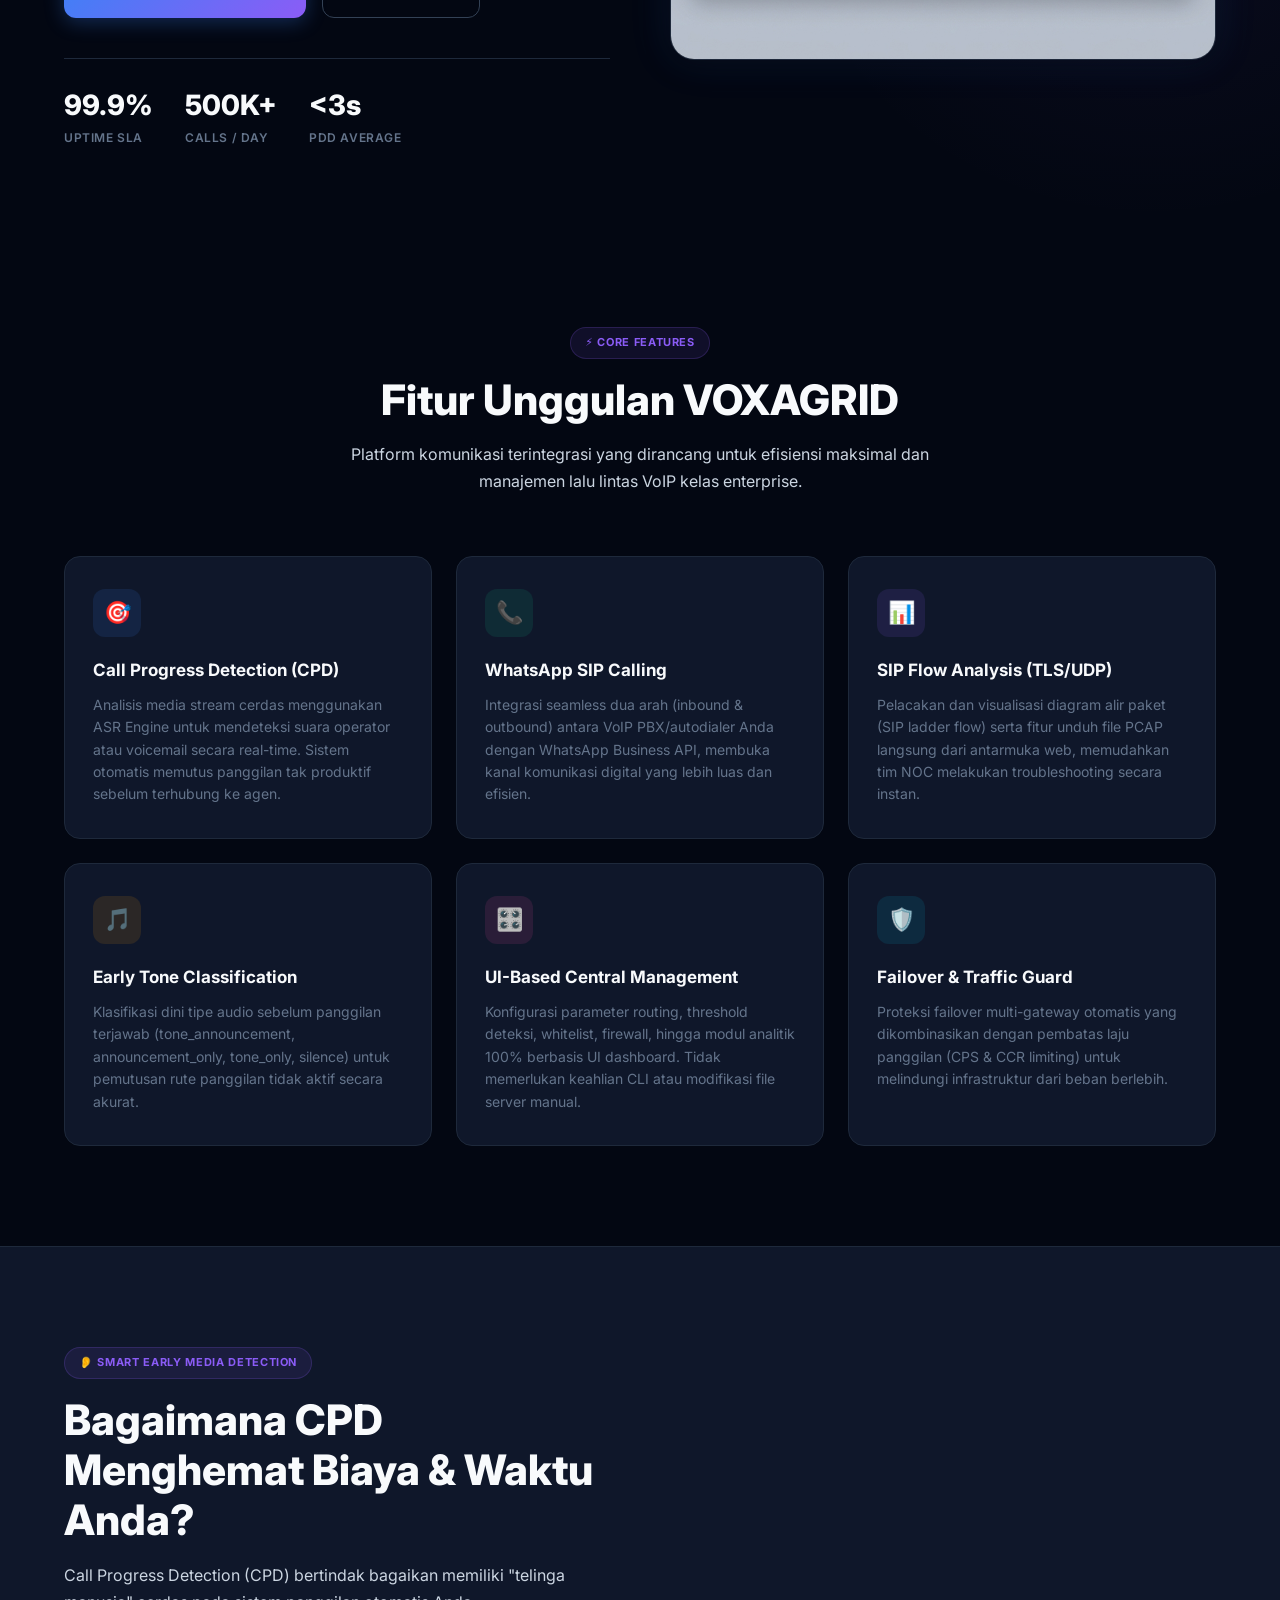
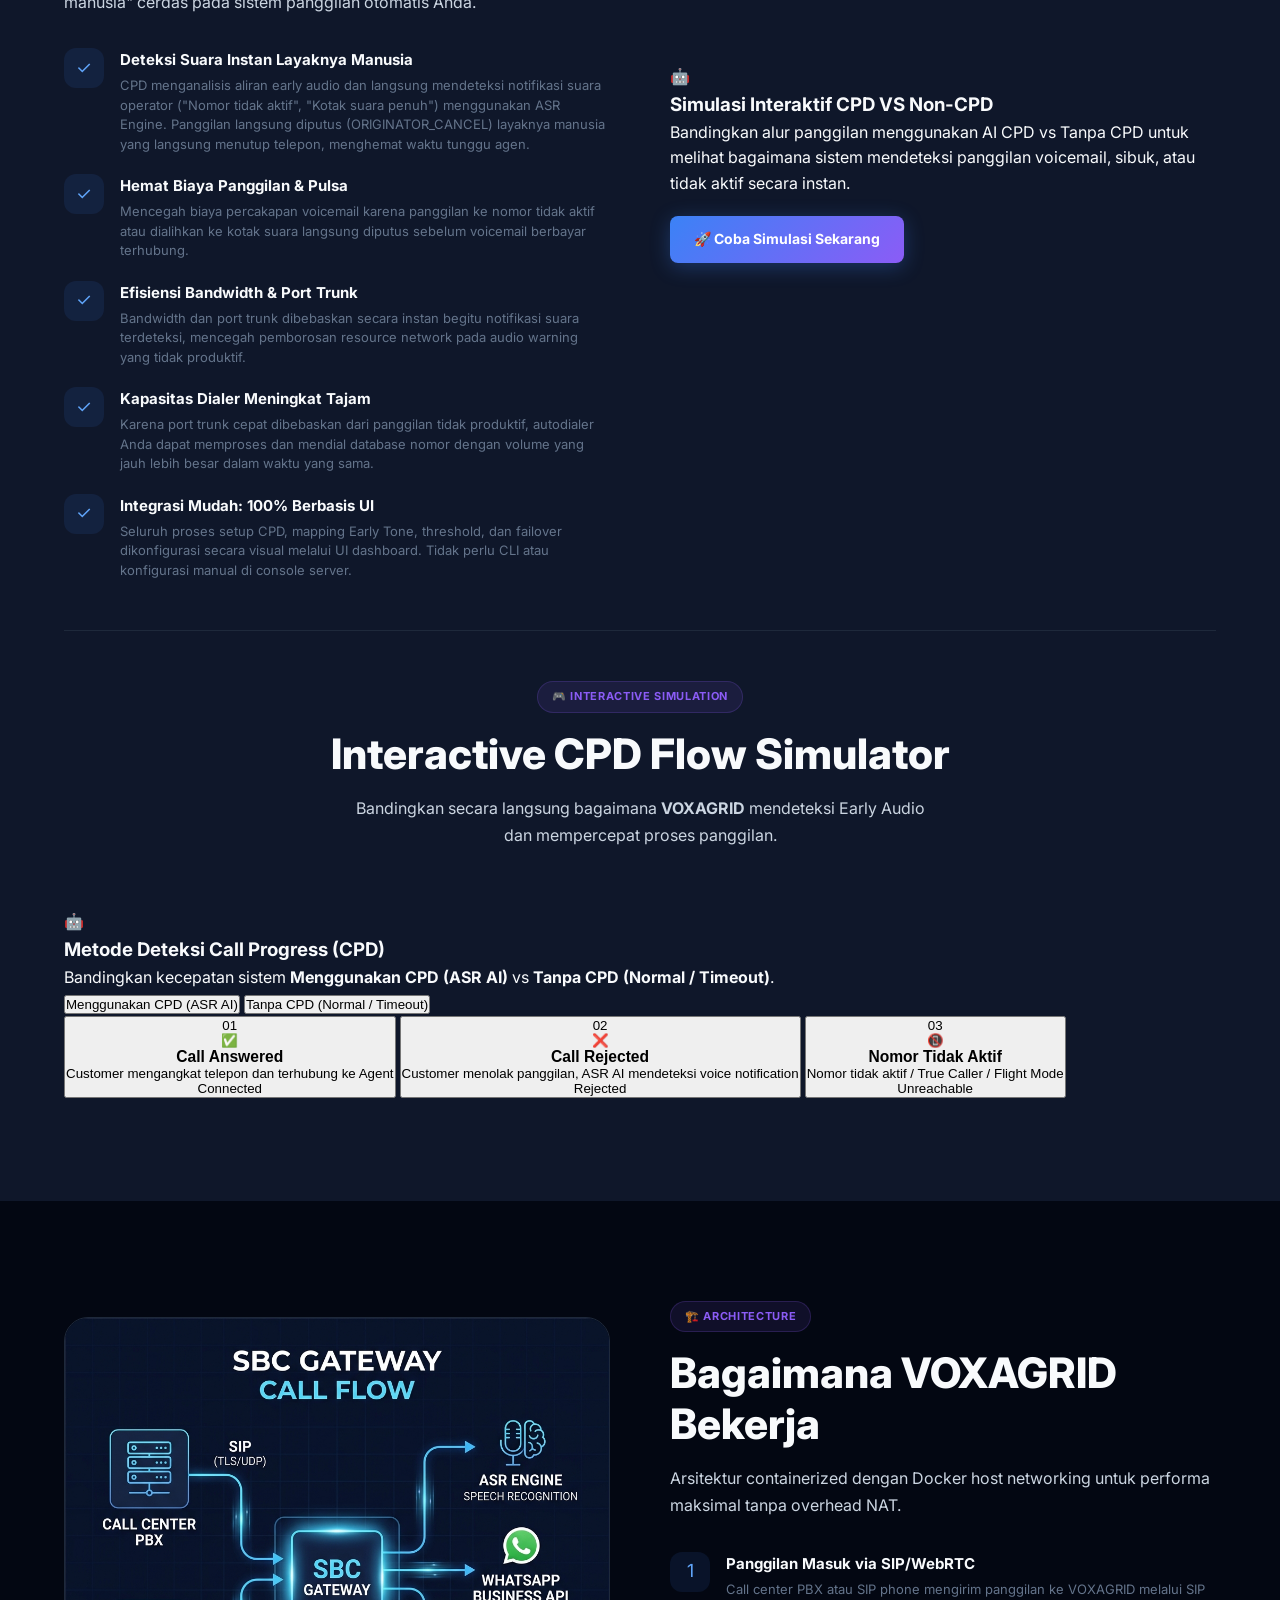
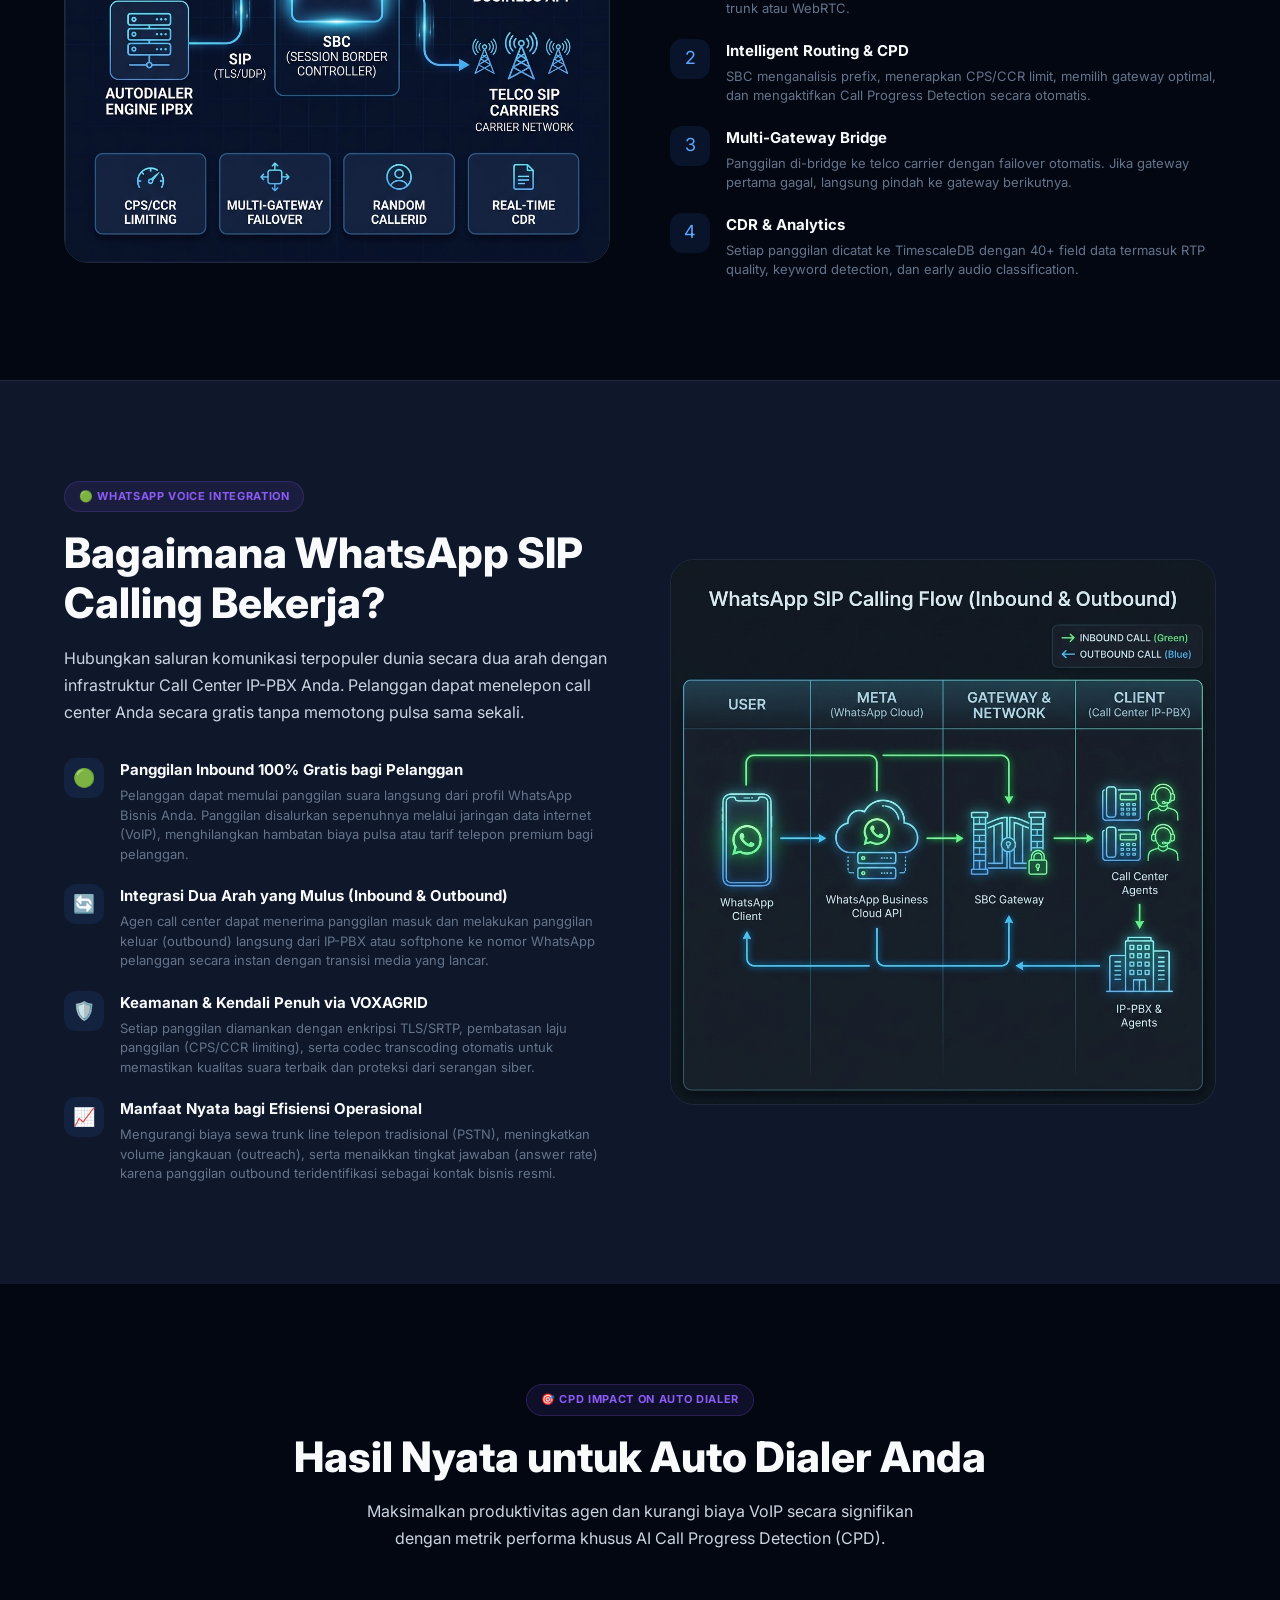
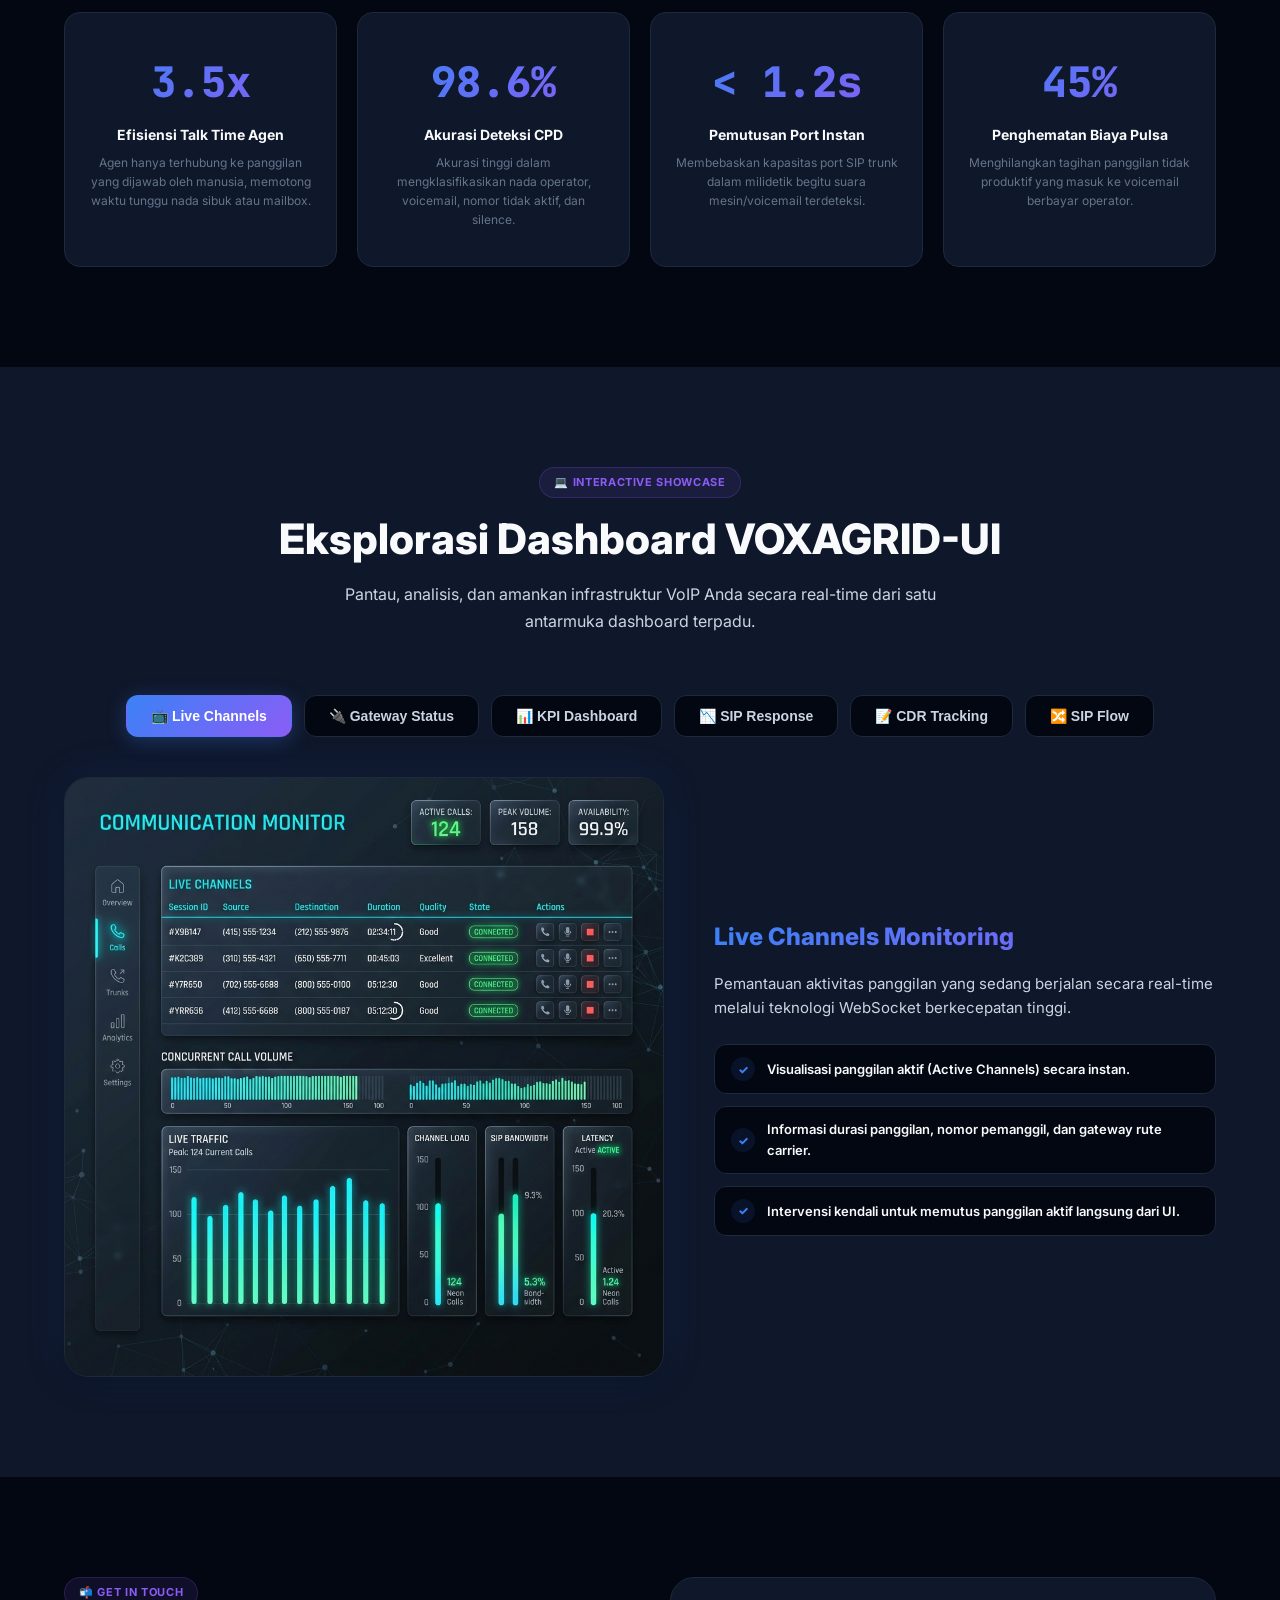
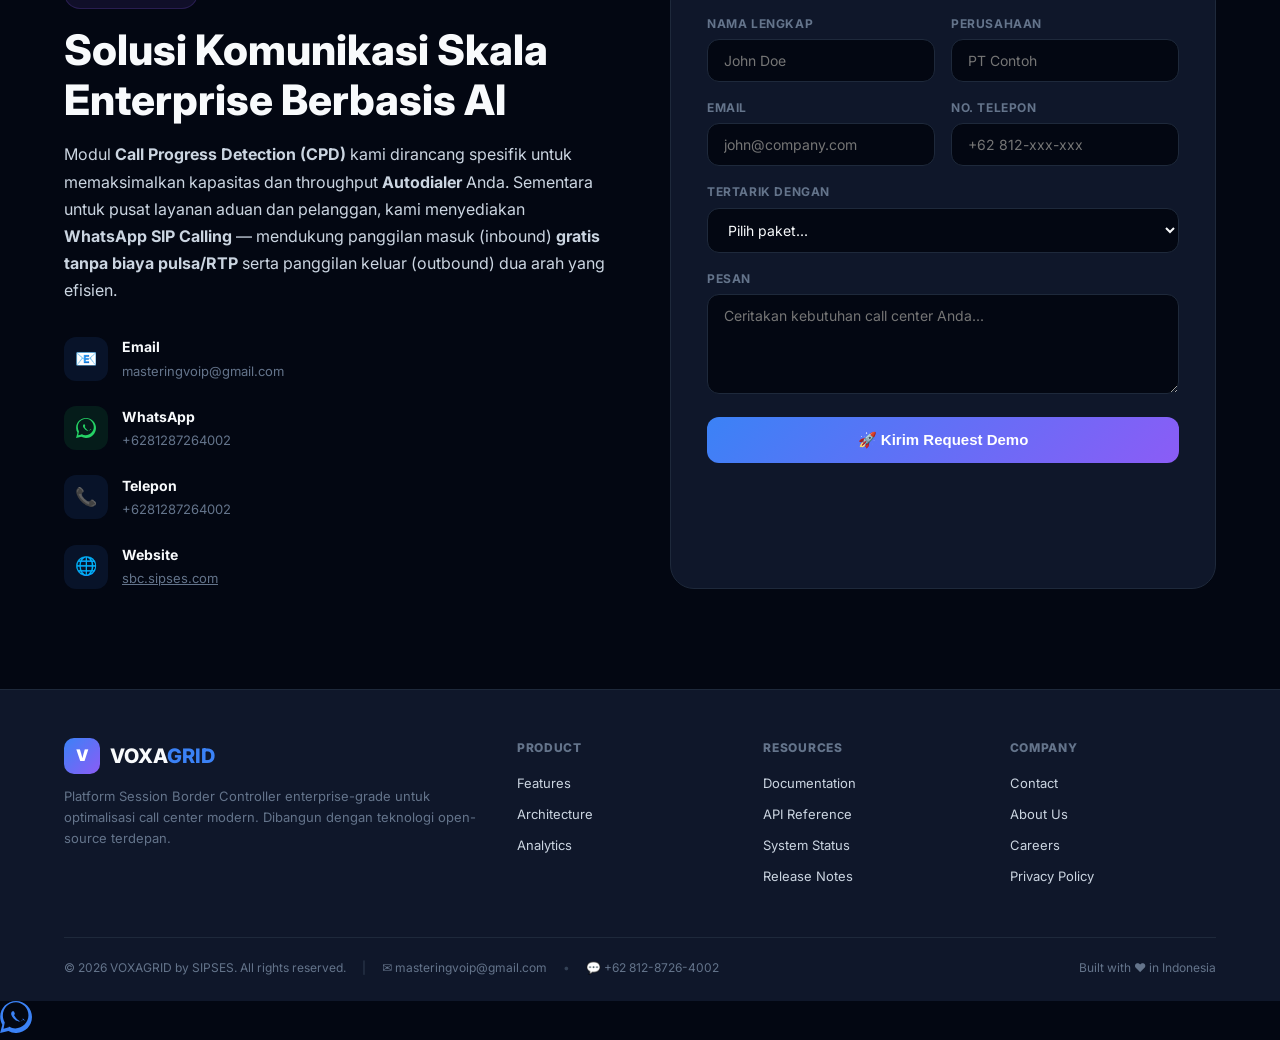
==== commit 91bb4356: "Integrate CPD simulator and rebrand to VOXAGRID" ====
--- a/index.html
+++ b/index.html
@@ -3,12 +3,12 @@
 <head>
 <meta charset="UTF-8">
 <meta name="viewport" content="width=device-width,initial-scale=1.0">
-<title>SBC Gateway — Enterprise Call Center Optimization Platform</title>
+<title>VOXAGRID — Enterprise Call Center Optimization Platform</title>
 
 <!-- SEO Meta Tags -->
-<meta name="title" content="SBC Gateway — Enterprise Call Center Optimization Platform">
-<meta name="description" content="SBC Gateway cerdas untuk optimalisasi Call Center & Autodialer. Dilengkapi AI Call Progress Detection (CPD) akurat dan WhatsApp (WA) SIP Calling gratis tanpa biaya pulsa.">
-<meta name="keywords" content="SBC Gateway, Call Progress Detection, CPD, WhatsApp SIP Calling, WA SIP Calling, VoIP Gateway, Autodialer, VoIP Call Center, ASR Early Media, SIP Trunk, SIPSES, sbc.sipses.com, Deteksi Voicemail, Telepon WhatsApp Call Center, Free Inbound WA Calling, Call Center Indonesia">
+<meta name="title" content="VOXAGRID — Enterprise Call Center Optimization Platform">
+<meta name="description" content="VOXAGRID cerdas untuk optimalisasi Call Center & Autodialer. Dilengkapi AI Call Progress Detection (CPD) akurat dan WhatsApp (WA) SIP Calling gratis tanpa biaya pulsa.">
+<meta name="keywords" content="VOXAGRID, Call Progress Detection, CPD, WhatsApp SIP Calling, WA SIP Calling, VoIP Gateway, Autodialer, VoIP Call Center, ASR Early Media, SIP Trunk, SIPSES, sbc.sipses.com, Deteksi Voicemail, Telepon WhatsApp Call Center, Free Inbound WA Calling, Call Center Indonesia">
 <meta name="robots" content="index, follow">
 <meta name="language" content="Indonesian">
 <meta name="author" content="SIPSES">
@@ -21,14 +21,14 @@
 <!-- Open Graph / Facebook -->
 <meta property="og:type" content="website">
 <meta property="og:url" content="https://sbc.sipses.com/">
-<meta property="og:title" content="SBC Gateway — Enterprise Call Center Optimization Platform">
+<meta property="og:title" content="VOXAGRID — Enterprise Call Center Optimization Platform">
 <meta property="og:description" content="Optimalkan autodialer Anda dengan AI Call Progress Detection (CPD) cerdas dan buka interkoneksi langsung ke WhatsApp (WA) SIP Calling gratis dua arah.">
 <meta property="og:image" content="https://sbc.sipses.com/img/dashboard-hero.png">
 
 <!-- Twitter -->
 <meta property="twitter:card" content="summary_large_image">
 <meta property="twitter:url" content="https://sbc.sipses.com/">
-<meta property="twitter:title" content="SBC Gateway — Enterprise Call Center Optimization Platform">
+<meta property="twitter:title" content="VOXAGRID — Enterprise Call Center Optimization Platform">
 <meta property="twitter:description" content="Optimalkan autodialer Anda dengan AI Call Progress Detection (CPD) cerdas dan buka interkoneksi langsung ke WhatsApp (WA) SIP Calling gratis dua arah.">
 <meta property="twitter:image" content="https://sbc.sipses.com/img/dashboard-hero.png">
 
@@ -40,7 +40,7 @@
   function gtag(){dataLayer.push(arguments);}
   gtag('js', new Date());
   gtag('config', 'G-XXXXXXXXXX', {
-    'page_title': 'SBC Gateway Landing Page',
+    'page_title': 'VOXAGRID Landing Page',
     'page_path': window.location.pathname
   });
 </script>
@@ -50,7 +50,7 @@
 {
   "@context": "https://schema.org",
   "@type": "SoftwareApplication",
-  "name": "SBC Gateway",
+  "name": "VOXAGRID",
   "operatingSystem": "Linux, Docker",
   "applicationCategory": "BusinessApplication, CommunicationApplication",
   "offers": {
@@ -59,8 +59,8 @@
     "priceCurrency": "IDR",
     "description": "Hubungi sales kami untuk trial gratis 14 hari."
   },
-  "description": "Infrastruktur VoIP cerdas dengan SBC Gateway. Dilengkapi AI Call Progress Detection (CPD) untuk Autodialer dan WhatsApp (WA) SIP Calling gratis untuk Call Center & Layanan Pengaduan.",
-  "keywords": "SBC Gateway, Call Progress Detection, CPD, WhatsApp SIP Calling, WA SIP Calling, VoIP, Session Border Controller, Autodialer, SIPSES, sbc.sipses.com",
+  "description": "Infrastruktur VoIP cerdas dengan VOXAGRID. Dilengkapi AI Call Progress Detection (CPD) untuk Autodialer dan WhatsApp (WA) SIP Calling gratis untuk Call Center & Layanan Pengaduan.",
+  "keywords": "VOXAGRID, Call Progress Detection, CPD, WhatsApp SIP Calling, WA SIP Calling, VoIP, Session Border Controller, Autodialer, SIPSES, sbc.sipses.com",
   "screenshot": "https://sbc.sipses.com/img/dashboard-hero.png",
   "featureList": [
     "AI Call Progress Detection (CPD) untuk deteksi voicemail & nada sibuk secara real-time",
@@ -95,13 +95,14 @@
 <style>.sr-only{position:absolute;width:1px;height:1px;overflow:hidden;clip:rect(0,0,0,0)}</style>
 </head>
 <body>
+<canvas id="particleCanvas"></canvas>
 
 <!-- ═══════════ NAVBAR ═══════════ -->
 <nav class="navbar" id="navbar">
   <div class="container">
     <a href="#" class="nav-logo">
-      <div class="logo-icon">S</div>
-      <span>SBC<span style="color:var(--primary)">Gateway</span></span>
+      <div class="logo-icon">V</div>
+      <span>VOXA<span style="color:var(--primary)">GRID</span></span>
     </a>
     <div class="nav-links" id="navLinks">
       <a href="#features">Features</a>
@@ -121,7 +122,7 @@
   <div class="container">
     <div class="hero-content">
       <div class="hero-badge"><span class="pulse"></span> Enterprise-Grade SBC Platform</div>
-      <h1>Maksimalkan Throughput Autodialer &amp; WhatsApp Calling dengan <span>SBC Gateway</span></h1>
+      <h1>Maksimalkan Throughput Autodialer &amp; WhatsApp Calling dengan <span>VOXAGRID</span></h1>
       <p class="hero-desc">Platform Session Border Controller cerdas yang dirancang khusus untuk meminimalkan biaya VoIP lewat deteksi AI Call Progress Detection yang presisi serta interkoneksi langsung ke WhatsApp Business API.</p>
       <div class="hero-actions">
         <a href="#contact" class="btn-hero primary">🚀 Request Demo Gratis</a>
@@ -134,7 +135,7 @@
       </div>
     </div>
     <div class="hero-visual">
-      <img src="img/dashboard-hero.png" alt="SBC Gateway Dashboard" width="600" height="600" loading="eager">
+      <img src="img/dashboard-hero.png" alt="VOXAGRID Dashboard" width="600" height="600" loading="eager">
     </div>
   </div>
 </section>
@@ -144,7 +145,7 @@
   <div class="container">
     <div class="section-header">
       <div class="section-badge">⚡ Core Features</div>
-      <h2 class="section-title">Fitur Unggulan SBC Gateway</h2>
+      <h2 class="section-title">Fitur Unggulan VOXAGRID</h2>
       <p class="section-desc">Platform komunikasi terintegrasi yang dirancang untuk efisiensi maksimal dan manajemen lalu lintas VoIP kelas enterprise.</p>
     </div>
     <div class="features-grid">
@@ -236,10 +237,433 @@
         </div>
       </div>
       <div class="arch-image fade-up">
-        <img src="img/cpd-flow-diagram.png" alt="SBC Gateway CPD Flow Diagram" width="600" height="600" loading="lazy">
-      </div>
-    </div>
-  </div>
+        <div class="simulation-teaser-card">
+          <div class="teaser-icon">🤖</div>
+          <h3>Simulasi Interaktif CPD VS Non-CPD</h3>
+          <p>Bandingkan alur panggilan menggunakan AI CPD vs Tanpa CPD untuk melihat bagaimana sistem mendeteksi panggilan voicemail, sibuk, atau tidak aktif secara instan.</p>
+          <a href="#interactive-simulator" class="btn-hero primary" style="margin-top: 20px; font-size: 14px; padding: 12px 24px; border-radius: 8px;">🚀 Coba Simulasi Sekarang</a>
+        </div>
+      </div>
+    </div>
+  
+    <!-- Interactive CPD Flow Simulator -->
+    <div id="interactive-simulator" class="interactive-simulator-wrapper fade-up" style="border-top: 1px solid var(--border); padding-top: 50px; margin-top: 50px;">
+      <div class="section-header">
+        <div class="section-badge">🎮 Interactive Simulation</div>
+        <h2 class="section-title">Interactive CPD Flow Simulator</h2>
+        <p class="section-desc">Bandingkan secara langsung bagaimana <strong>VOXAGRID</strong> mendeteksi Early Audio dan mempercepat proses panggilan.</p>
+      </div>
+      
+      <div class="cpd-toggle-box">
+                <div class="cpd-toggle-info">
+                    <span class="cpd-toggle-icon">🤖</span>
+                    <div class="cpd-toggle-text">
+                        <h3>Metode Deteksi Call Progress (CPD)</h3>
+                        <p>Bandingkan kecepatan sistem <strong>Menggunakan CPD (ASR AI)</strong> vs <strong>Tanpa CPD (Normal / Timeout)</strong>.</p>
+                    </div>
+                </div>
+                <div class="cpd-toggle-buttons">
+                    <button id="btn-cpd-on" class="cpd-toggle-btn active" onclick="setCPDMode(true)">
+                        <span class="cpd-status-dot cpd-status-on"></span>
+                        Menggunakan CPD (ASR AI)
+                    </button>
+                    <button id="btn-cpd-off" class="cpd-toggle-btn" onclick="setCPDMode(false)">
+                        <span class="cpd-status-dot cpd-status-off"></span>
+                        Tanpa CPD (Normal / Timeout)
+                    </button>
+                </div>
+            </div>
+
+            <div class="scenario-cards">
+                <button class="scenario-card" id="btn-scenario-1" onclick="selectScenario(1)">
+                    <div class="scenario-number">01</div>
+                    <div class="scenario-icon scenario-icon-success">✅</div>
+                    <h3>Call Answered</h3>
+                    <p>Customer mengangkat telepon dan terhubung ke Agent</p>
+                    <div class="scenario-status success"><span class="status-dot"></span>Connected</div>
+                </button>
+                <button class="scenario-card" id="btn-scenario-2" onclick="selectScenario(2)">
+                    <div class="scenario-number">02</div>
+                    <div class="scenario-icon scenario-icon-reject">❌</div>
+                    <h3>Call Rejected</h3>
+                    <p>Customer menolak panggilan, ASR AI mendeteksi voice notification</p>
+                    <div class="scenario-status reject"><span class="status-dot"></span>Rejected</div>
+                </button>
+                <button class="scenario-card" id="btn-scenario-3" onclick="selectScenario(3)">
+                    <div class="scenario-number">03</div>
+                    <div class="scenario-icon scenario-icon-inactive">📵</div>
+                    <h3>Nomor Tidak Aktif</h3>
+                    <p>Nomor tidak aktif / True Caller / Flight Mode</p>
+                    <div class="scenario-status inactive"><span class="status-dot"></span>Unreachable</div>
+                </button>
+            </div>
+        </section>
+
+        <!-- Flow Diagram -->
+        <section id="flow-section" class="section" style="display:none;">
+            <div class="flow-header">
+                <div class="flow-title-row">
+                    <h2 class="section-title" id="flow-title"><span class="title-icon">📊</span><span id="flow-title-text">Kondisi 1</span></h2>
+                    <div class="flow-controls">
+                        <div class="speed-control">
+                            <label>Speed:</label>
+                            <button class="speed-btn active" data-speed="1" onclick="setSpeed(1, this)">1×</button>
+                            <button class="speed-btn" data-speed="1.5" onclick="setSpeed(1.5, this)">1.5×</button>
+                            <button class="speed-btn" data-speed="2" onclick="setSpeed(2, this)">2×</button>
+                        </div>
+                        <button class="control-btn" id="btn-play" onclick="playAnimation()">
+                            <svg width="18" height="18" viewBox="0 0 24 24" fill="currentColor"><path d="M8 5v14l11-7z"/></svg>
+                            <span>Play</span>
+                        </button>
+                        <button class="control-btn" id="btn-pause" onclick="pauseAnimation()" style="display:none;">
+                            <svg width="18" height="18" viewBox="0 0 24 24" fill="currentColor"><path d="M6 19h4V5H6v14zm8-14v14h4V5h-4z"/></svg>
+                            <span>Pause</span>
+                        </button>
+                        <button class="control-btn" id="btn-reset" onclick="resetAnimation()">
+                            <svg width="18" height="18" viewBox="0 0 24 24" fill="currentColor"><path d="M17.65 6.35A7.958 7.958 0 0012 4c-4.42 0-7.99 3.58-7.99 8s3.57 8 7.99 8c3.73 0 6.84-2.55 7.73-6h-2.08A5.99 5.99 0 0112 18c-3.31 0-6-2.69-6-6s2.69-6 6-6c1.66 0 3.14.69 4.22 1.78L13 11h7V4l-2.35 2.35z"/></svg>
+                            <span>Reset</span>
+                        </button>
+                        <button class="control-btn btn-back" onclick="goBack()">
+                            <svg width="18" height="18" viewBox="0 0 24 24" fill="currentColor"><path d="M20 11H7.83l5.59-5.59L12 4l-8 8 8 8 1.41-1.41L7.83 13H20v-2z"/></svg>
+                            <span>Kembali</span>
+                        </button>
+                    </div>
+                </div>
+                <div class="progress-container">
+                    <div class="progress-bar" id="progress-bar"></div>
+                    <div class="progress-text" id="progress-text">Step 0 / 0</div>
+                </div>
+            </div>
+
+            <div class="flow-grid-layout">
+                <!-- SVG Diagram -->
+                <div class="diagram-container" id="diagram-container">
+                <button class="zoom-toggle-btn" id="btn-zoom-toggle" onclick="toggleZoomMode()" title="Toggle Fit/Zoom Mode">
+                    <span>🔍</span> <span class="zoom-text">Fit Screen</span>
+                </button>
+                <div class="swipe-hint" id="swipe-hint">↔ Geser diagram untuk detail</div>
+                <svg id="flow-svg" viewBox="0 0 1220 660" xmlns="http://www.w3.org/2000/svg">
+                    <defs>
+                        <linearGradient id="grad-autodialer" x1="0%" y1="0%" x2="100%" y2="100%"><stop offset="0%" style="stop-color:#3b82f6"/><stop offset="100%" style="stop-color:#1d4ed8"/></linearGradient>
+                        <linearGradient id="grad-sbc" x1="0%" y1="0%" x2="100%" y2="100%"><stop offset="0%" style="stop-color:#f59e0b"/><stop offset="100%" style="stop-color:#d97706"/></linearGradient>
+                        <linearGradient id="grad-telco" x1="0%" y1="0%" x2="100%" y2="100%"><stop offset="0%" style="stop-color:#8b5cf6"/><stop offset="100%" style="stop-color:#6d28d9"/></linearGradient>
+                        <linearGradient id="grad-customer" x1="0%" y1="0%" x2="100%" y2="100%"><stop offset="0%" style="stop-color:#10b981"/><stop offset="100%" style="stop-color:#059669"/></linearGradient>
+                        <linearGradient id="grad-asr" x1="0%" y1="0%" x2="100%" y2="100%"><stop offset="0%" style="stop-color:#ef4444"/><stop offset="100%" style="stop-color:#dc2626"/></linearGradient>
+                        <linearGradient id="grad-agent" x1="0%" y1="0%" x2="100%" y2="100%"><stop offset="0%" style="stop-color:#06b6d4"/><stop offset="100%" style="stop-color:#0891b2"/></linearGradient>
+                        <linearGradient id="grad-db" x1="0%" y1="0%" x2="100%" y2="100%"><stop offset="0%" style="stop-color:#64748b"/><stop offset="100%" style="stop-color:#475569"/></linearGradient>
+                        <filter id="shadow" x="-20%" y="-20%" width="140%" height="140%"><feDropShadow dx="0" dy="4" stdDeviation="6" flood-color="#000" flood-opacity="0.3"/></filter>
+                        <marker id="arrowhead" markerWidth="10" markerHeight="7" refX="10" refY="3.5" orient="auto"><polygon points="0 0, 10 3.5, 0 7" fill="#475569"/></marker>
+                        <marker id="arrow-amber" markerWidth="10" markerHeight="7" refX="10" refY="3.5" orient="auto"><polygon points="0 0, 10 3.5, 0 7" fill="#f59e0b"/></marker>
+                        <marker id="arrow-green" markerWidth="10" markerHeight="7" refX="10" refY="3.5" orient="auto"><polygon points="0 0, 10 3.5, 0 7" fill="#10b981"/></marker>
+                        <marker id="arrow-red" markerWidth="10" markerHeight="7" refX="10" refY="3.5" orient="auto"><polygon points="0 0, 10 3.5, 0 7" fill="#ef4444"/></marker>
+                    </defs>
+
+                    <!-- ===== Connection Lines ===== -->
+                    <g id="connections">
+                        <line id="conn-db-ad" x1="120" y1="95" x2="120" y2="175" class="conn-line" marker-end="url(#arrowhead)"/>
+                        <line id="conn-ad-sbc" x1="215" y1="225" x2="388" y2="225" class="conn-line" marker-end="url(#arrowhead)"/>
+                        <text id="lbl-ad-sbc" x="300" y="215" class="conn-label" text-anchor="middle">SIP INVITE</text>
+                        <line id="conn-sbc-telco" x1="572" y1="225" x2="718" y2="225" class="conn-line" marker-end="url(#arrowhead)"/>
+                        <text id="lbl-sbc-telco" x="645" y="215" class="conn-label" text-anchor="middle">SIP</text>
+                        <line id="conn-telco-cust" x1="882" y1="225" x2="968" y2="225" class="conn-line" stroke-dasharray="8,4" marker-end="url(#arrowhead)"/>
+                        <line id="conn-sbc-asr" x1="480" y1="290" x2="480" y2="380" class="conn-line" marker-end="url(#arrowhead)"/>
+                        <text id="lbl-sbc-asr" x="495" y="340" class="conn-label" text-anchor="start">Audio Stream</text>
+                        <line id="conn-ad-agent" x1="120" y1="290" x2="120" y2="395" class="conn-line" marker-end="url(#arrowhead)"/>
+                        <line id="conn-ad-telco" x1="215" y1="225" x2="718" y2="225" class="conn-line conn-hidden" marker-end="url(#arrowhead)"/>
+                        <text id="lbl-ad-telco" x="466" y="215" class="conn-label conn-hidden" text-anchor="middle">SIP INVITE</text>
+
+                        <!-- Hidden connections -->
+                        <path id="conn-asr-ad" d="M 415 440 L 215 440 L 215 290" class="conn-line conn-hidden" marker-end="url(#arrowhead)"/>
+                        <text id="lbl-asr-ad" x="315" y="432" class="conn-label conn-hidden" text-anchor="middle">REQUEST TERMINATE</text>
+                        <path id="conn-cust-agent" d="M 1040 310 L 1040 550 L 200 550 L 200 490" class="conn-line conn-hidden" marker-end="url(#arrowhead)"/>
+                        <text id="lbl-cust-agent" x="600" y="542" class="conn-label conn-hidden" text-anchor="middle">📞 Voice Connected</text>
+                        <path id="conn-telco-voice" d="M 760 290 L 760 350 L 572 350" class="conn-line conn-hidden" marker-end="url(#arrowhead)"/>
+                        <text id="lbl-telco-voice" x="666" y="343" class="conn-label conn-hidden" text-anchor="middle" style="font-size:9px;">Voice Notification 🔊</text>
+                    </g>
+
+                    <!-- ===== Flowing Data Packets (created by JS) ===== -->
+                    <g id="flow-packets"></g>
+
+                    <!-- ===== Step Number Markers on Arrows (created by JS) ===== -->
+                    <g id="step-markers"></g>
+
+                    <!-- ===== Nodes ===== -->
+                    <!-- DB -->
+                    <g id="node-db" class="node" transform="translate(70,30)">
+                        <ellipse cx="50" cy="15" rx="45" ry="12" fill="url(#grad-db)" opacity="0.9"/>
+                        <rect x="5" y="15" width="90" height="35" fill="url(#grad-db)" opacity="0.85"/>
+                        <ellipse cx="50" cy="50" rx="45" ry="12" fill="url(#grad-db)"/>
+                        <ellipse cx="50" cy="15" rx="45" ry="12" fill="#94a3b8" opacity="0.3"/>
+                        <text x="50" y="30" text-anchor="middle" fill="white" font-size="10" font-weight="600">DB Customer</text>
+                        <text x="50" y="43" text-anchor="middle" fill="white" font-size="10" font-weight="600">Phone</text>
+                    </g>
+
+                    <!-- Engine AUTODIALER -->
+                    <g id="node-autodialer" class="node" transform="translate(30,175)">
+                        <rect width="185" height="115" rx="12" fill="#0f172a" stroke="url(#grad-autodialer)" stroke-width="2" filter="url(#shadow)"/>
+                        <rect width="185" height="30" rx="12" fill="url(#grad-autodialer)" opacity="0.15"/>
+                        <rect y="12" width="185" height="18" fill="url(#grad-autodialer)" opacity="0.15"/>
+                        <text x="92" y="20" text-anchor="middle" fill="#60a5fa" font-size="11" font-weight="700">ENGINE AUTODIALER</text>
+                        <text x="92" y="50" text-anchor="middle" fill="#94a3b8" font-size="9">Dial: 081287264002</text>
+                        <rect x="15" y="62" width="155" height="22" rx="4" fill="#1e293b"/>
+                        <text x="92" y="77" text-anchor="middle" fill="#64748b" font-size="8" font-family="JetBrains Mono">SIP INVITE →</text>
+                        <!-- Status bar -->
+                        <rect id="ad-status-bar" x="15" y="90" width="155" height="16" rx="4" fill="#1e293b" opacity="0"/>
+                        <text id="ad-status-text" x="92" y="101" text-anchor="middle" fill="#60a5fa" font-size="7.5" font-weight="600" font-family="JetBrains Mono" opacity="0"></text>
+                    </g>
+
+                    <!-- SBC GATEWAY VOXAGRID -->
+                    <g id="node-sbc" class="node" transform="translate(390,170)">
+                        <rect width="180" height="120" rx="12" fill="#0f172a" stroke="url(#grad-sbc)" stroke-width="2.5" filter="url(#shadow)"/>
+                        <rect width="180" height="35" rx="12" fill="url(#grad-sbc)" opacity="0.2"/>
+                        <rect y="12" width="180" height="23" fill="url(#grad-sbc)" opacity="0.2"/>
+                        <text x="90" y="16" text-anchor="middle" fill="#fbbf24" font-size="10" font-weight="800">VOXAGRID</text>
+                        <text x="90" y="30" text-anchor="middle" fill="#fbbf24" font-size="11" font-weight="800">SBC GATEWAY</text>
+                        <line x1="15" y1="40" x2="165" y2="40" stroke="#f59e0b" stroke-opacity="0.3"/>
+                        <text x="90" y="57" text-anchor="middle" fill="#fcd34d" font-size="8.5" font-weight="600">Call Progress</text>
+                        <text x="90" y="70" text-anchor="middle" fill="#fcd34d" font-size="8.5" font-weight="600">Detection / Analisis</text>
+                        <!-- Audio waveform visualization -->
+                        <g id="sbc-waveform" transform="translate(20,80)" opacity="0">
+                            <rect width="140" height="30" rx="4" fill="#1e293b" stroke="#f59e0b" stroke-width="0.5" stroke-opacity="0.3"/>
+                            <g class="waveform-bars" transform="translate(10,5)">
+                                <rect x="0" y="8" width="3" height="14" rx="1" fill="#f59e0b" opacity="0.6"><animate attributeName="height" values="14;6;14" dur="0.4s" repeatCount="indefinite"/><animate attributeName="y" values="8;11;8" dur="0.4s" repeatCount="indefinite"/></rect>
+                                <rect x="6" y="4" width="3" height="22" rx="1" fill="#f59e0b" opacity="0.7"><animate attributeName="height" values="22;10;22" dur="0.5s" repeatCount="indefinite"/><animate attributeName="y" values="4;10;4" dur="0.5s" repeatCount="indefinite"/></rect>
+                                <rect x="12" y="6" width="3" height="18" rx="1" fill="#f59e0b" opacity="0.5"><animate attributeName="height" values="18;8;18" dur="0.35s" repeatCount="indefinite"/><animate attributeName="y" values="6;11;6" dur="0.35s" repeatCount="indefinite"/></rect>
+                                <rect x="18" y="2" width="3" height="26" rx="1" fill="#f59e0b" opacity="0.8"><animate attributeName="height" values="26;12;26" dur="0.45s" repeatCount="indefinite"/><animate attributeName="y" values="2;9;2" dur="0.45s" repeatCount="indefinite"/></rect>
+                                <rect x="24" y="7" width="3" height="16" rx="1" fill="#f59e0b" opacity="0.6"><animate attributeName="height" values="16;6;16" dur="0.38s" repeatCount="indefinite"/><animate attributeName="y" values="7;12;7" dur="0.38s" repeatCount="indefinite"/></rect>
+                                <rect x="30" y="3" width="3" height="24" rx="1" fill="#f59e0b" opacity="0.7"><animate attributeName="height" values="24;8;24" dur="0.42s" repeatCount="indefinite"/><animate attributeName="y" values="3;11;3" dur="0.42s" repeatCount="indefinite"/></rect>
+                                <rect x="36" y="5" width="3" height="20" rx="1" fill="#f59e0b" opacity="0.5"><animate attributeName="height" values="20;10;20" dur="0.5s" repeatCount="indefinite"/><animate attributeName="y" values="5;10;5" dur="0.5s" repeatCount="indefinite"/></rect>
+                                <rect x="42" y="8" width="3" height="14" rx="1" fill="#f59e0b" opacity="0.6"><animate attributeName="height" values="14;4;14" dur="0.33s" repeatCount="indefinite"/><animate attributeName="y" values="8;13;8" dur="0.33s" repeatCount="indefinite"/></rect>
+                                <rect x="48" y="4" width="3" height="22" rx="1" fill="#f59e0b" opacity="0.8"><animate attributeName="height" values="22;6;22" dur="0.48s" repeatCount="indefinite"/><animate attributeName="y" values="4;12;4" dur="0.48s" repeatCount="indefinite"/></rect>
+                                <rect x="54" y="6" width="3" height="18" rx="1" fill="#f59e0b" opacity="0.5"><animate attributeName="height" values="18;8;18" dur="0.4s" repeatCount="indefinite"/><animate attributeName="y" values="6;11;6" dur="0.4s" repeatCount="indefinite"/></rect>
+                            </g>
+                            <text x="80" y="22" text-anchor="start" fill="#f59e0b" font-size="7" font-family="JetBrains Mono" font-weight="600">ANALYZING</text>
+                        </g>
+                    </g>
+
+                    <!-- TELCO PROVIDER -->
+                    <g id="node-telco" class="node" transform="translate(720,175)">
+                        <rect width="160" height="115" rx="12" fill="#0f172a" stroke="url(#grad-telco)" stroke-width="2" filter="url(#shadow)"/>
+                        <rect width="160" height="30" rx="12" fill="url(#grad-telco)" opacity="0.15"/>
+                        <rect y="12" width="160" height="18" fill="url(#grad-telco)" opacity="0.15"/>
+                        <text x="80" y="20" text-anchor="middle" fill="#a78bfa" font-size="11" font-weight="700">TELCO PROVIDER</text>
+                        <text x="80" y="50" text-anchor="middle" fill="#94a3b8" font-size="9">Mobile Network</text>
+                        <!-- Signal tower icon -->
+                        <g transform="translate(55,58)">
+                            <line x1="25" y1="40" x2="25" y2="10" stroke="#8b5cf6" stroke-width="2"/>
+                            <circle cx="25" cy="8" r="3" fill="#8b5cf6"/>
+                            <!-- Signal arcs -->
+                            <path id="telco-signal-1" d="M 15 15 A 12 12 0 0 1 35 15" fill="none" stroke="#8b5cf6" stroke-width="1.5" opacity="0.3"/>
+                            <path id="telco-signal-2" d="M 10 20 A 18 18 0 0 1 40 20" fill="none" stroke="#8b5cf6" stroke-width="1.2" opacity="0.2"/>
+                        </g>
+                    </g>
+
+                    <!-- CUSTOMER (Enhanced Phone) -->
+                    <g id="node-customer" class="node" transform="translate(970,155)">
+                        <rect width="160" height="155" rx="12" fill="#0f172a" stroke="url(#grad-customer)" stroke-width="2" filter="url(#shadow)"/>
+                        <!-- Person icon -->
+                        <g transform="translate(24,10)">
+                            <circle cx="20" cy="14" r="10" fill="none" stroke="#64748b" stroke-width="1.5"/>
+                            <text x="20" y="18" text-anchor="middle" font-size="12">👤</text>
+                        </g>
+                        <!-- Large phone -->
+                        <g id="customer-phone" transform="translate(65,8)">
+                            <rect x="0" y="0" width="44" height="72" rx="8" fill="#1e293b" stroke="#10b981" stroke-width="2"/>
+                            <rect x="4" y="10" width="36" height="44" rx="3" fill="#0f172a" id="phone-screen"/>
+                            <circle cx="22" cy="62" r="4" fill="#10b981" opacity="0.4"/>
+                            <!-- Screen content - changes per state -->
+                            <g id="phone-screen-content">
+                                <text id="phone-screen-icon" x="22" y="38" text-anchor="middle" font-size="18" fill="#64748b">📱</text>
+                            </g>
+                        </g>
+                        <text x="80" y="96" text-anchor="middle" fill="#34d399" font-size="11" font-weight="700">CUSTOMER</text>
+                        <text x="80" y="112" text-anchor="middle" fill="#94a3b8" font-size="9">(081287264002)</text>
+                        <!-- Customer status -->
+                        <g id="cust-status-badge" opacity="0">
+                            <rect x="15" y="120" width="130" height="24" rx="12" id="cust-status-bg" fill="#10b981"/>
+                            <text x="80" y="136" text-anchor="middle" fill="white" font-size="9" font-weight="700" id="cust-status-text">IDLE</text>
+                        </g>
+                    </g>
+
+                    <!-- Ringing Waves (around customer phone) -->
+                    <g id="ring-waves" style="display:none">
+                        <circle cx="1057" cy="200" r="30" fill="none" stroke="#f59e0b" stroke-width="2" class="ring-wave ring-wave-1"/>
+                        <circle cx="1057" cy="200" r="30" fill="none" stroke="#f59e0b" stroke-width="1.5" class="ring-wave ring-wave-2"/>
+                        <circle cx="1057" cy="200" r="30" fill="none" stroke="#f59e0b" stroke-width="1" class="ring-wave ring-wave-3"/>
+                        <!-- Bell icon bouncing -->
+                        <text id="ring-bell" x="1120" y="175" font-size="22" class="ring-bell-anim">🔔</text>
+                    </g>
+
+                    <!-- Answer/Connected Waves -->
+                    <g id="answer-waves" style="display:none">
+                        <circle cx="1057" cy="200" r="25" fill="none" stroke="#10b981" stroke-width="2" class="answer-wave answer-wave-1"/>
+                        <circle cx="1057" cy="200" r="25" fill="none" stroke="#10b981" stroke-width="1.5" class="answer-wave answer-wave-2"/>
+                    </g>
+
+                    <!-- Reject Effect -->
+                    <g id="reject-effect" style="display:none">
+                        <!-- Red X over phone -->
+                        <line x1="1030" y1="175" x2="1085" y2="230" stroke="#ef4444" stroke-width="4" stroke-linecap="round" class="reject-x"/>
+                        <line x1="1085" y1="175" x2="1030" y2="230" stroke="#ef4444" stroke-width="4" stroke-linecap="round" class="reject-x"/>
+                    </g>
+
+                    <!-- Inactive Effect -->
+                    <g id="inactive-effect" style="display:none">
+                        <circle cx="1057" cy="200" r="40" fill="none" stroke="#6b7280" stroke-width="2" stroke-dasharray="6,4" class="inactive-ring"/>
+                        <line x1="1030" y1="228" x2="1085" y2="172" stroke="#6b7280" stroke-width="3" stroke-linecap="round" class="inactive-slash"/>
+                    </g>
+
+                    <!-- ASR AI (Enhanced) -->
+                    <g id="node-asr" class="node" transform="translate(400,385)">
+                        <!-- Outer detection ring -->
+                        <circle id="asr-outer-ring" cx="80" cy="50" r="62" fill="none" stroke="#ef4444" stroke-width="1" stroke-dasharray="4,4" opacity="0.2">
+                            <animateTransform attributeName="transform" type="rotate" from="0 80 50" to="360 80 50" dur="12s" repeatCount="indefinite"/>
+                        </circle>
+                        <circle cx="80" cy="50" r="55" fill="#0f172a" stroke="url(#grad-asr)" stroke-width="2.5" filter="url(#shadow)"/>
+                        <!-- Inner rotating ring -->
+                        <circle id="asr-inner-ring" cx="80" cy="50" r="42" fill="none" stroke="#ef4444" stroke-width="1" stroke-dasharray="4,4" opacity="0.3">
+                            <animateTransform attributeName="transform" type="rotate" from="0 80 50" to="-360 80 50" dur="8s" repeatCount="indefinite"/>
+                        </circle>
+                        <text x="80" y="38" text-anchor="middle" fill="#f87171" font-size="11" font-weight="800">ASR AI</text>
+                        <text x="80" y="53" text-anchor="middle" fill="#fca5a5" font-size="8" font-weight="500">(Detect Early</text>
+                        <text x="80" y="65" text-anchor="middle" fill="#fca5a5" font-size="8" font-weight="500">Audio)</text>
+                        <!-- Microphone icon -->
+                        <text x="80" y="84" text-anchor="middle" font-size="14" opacity="0.5">🎤</text>
+                    </g>
+
+                    <!-- ASR Blinking Overlay -->
+                    <g id="asr-blink-overlay" style="display:none">
+                        <circle cx="480" cy="435" r="58" fill="#ef4444" opacity="0.15" class="asr-blink-ring"/>
+                        <circle cx="480" cy="435" r="65" fill="none" stroke="#ef4444" stroke-width="3" opacity="0.5" class="asr-blink-ring-outer"/>
+                    </g>
+
+                    <!-- ASR AI Stopped Indicator -->
+                    <g id="asr-stopped" style="display:none">
+                        <circle cx="480" cy="435" r="58" fill="#0f172a" opacity="0.7"/>
+                        <rect x="440" y="420" width="80" height="28" rx="14" fill="#1e293b" stroke="#475569" stroke-width="1.5"/>
+                        <text x="480" y="439" text-anchor="middle" fill="#64748b" font-size="9" font-weight="700">⏹ STOPPED</text>
+                    </g>
+
+                    <!-- ASR Keyword Matches -->
+                    <g id="asr-keywords" style="display:none">
+                        <g id="kw-1" opacity="0" transform="translate(555, 380)">
+                            <rect x="0" y="0" width="80" height="22" rx="11" fill="#7f1d1d" stroke="#ef4444" stroke-width="1"/>
+                            <text x="40" y="15" text-anchor="middle" fill="#fca5a5" font-size="8" font-weight="600">"nomor" ✓</text>
+                        </g>
+                        <g id="kw-2" opacity="0" transform="translate(555, 410)">
+                            <rect x="0" y="0" width="80" height="22" rx="11" fill="#7f1d1d" stroke="#ef4444" stroke-width="1"/>
+                            <text x="40" y="15" text-anchor="middle" fill="#fca5a5" font-size="8" font-weight="600">"sibuk" ✓</text>
+                        </g>
+                        <g id="kw-3" opacity="0" transform="translate(555, 440)">
+                            <rect x="0" y="0" width="100" height="22" rx="11" fill="#7f1d1d" stroke="#ef4444" stroke-width="1"/>
+                            <text x="50" y="15" text-anchor="middle" fill="#fca5a5" font-size="8" font-weight="600">"dialihkan" ✓</text>
+                        </g>
+                        <g id="kw-4" opacity="0" transform="translate(555, 470)">
+                            <rect x="0" y="0" width="100" height="22" rx="11" fill="#7f1d1d" stroke="#ef4444" stroke-width="1"/>
+                            <text x="50" y="15" text-anchor="middle" fill="#fca5a5" font-size="8" font-weight="600">"tidak aktif" ✓</text>
+                        </g>
+                    </g>
+
+                    <!-- Group of Agents -->
+                    <g id="node-agent" class="node" transform="translate(30,395)">
+                        <rect width="185" height="100" rx="12" fill="#0f172a" stroke="url(#grad-agent)" stroke-width="2" filter="url(#shadow)"/>
+                        <rect width="185" height="28" rx="12" fill="url(#grad-agent)" opacity="0.15"/>
+                        <rect y="12" width="185" height="16" fill="url(#grad-agent)" opacity="0.15"/>
+                        <text x="92" y="18" text-anchor="middle" fill="#22d3ee" font-size="11" font-weight="700">GROUP OF AGENTS</text>
+                        <g transform="translate(25,35)">
+                            <circle cx="15" cy="12" r="10" fill="#06b6d4" opacity="0.15"/>
+                            <text x="15" y="16" text-anchor="middle" font-size="12">👤</text>
+                            <circle cx="50" cy="12" r="10" fill="#06b6d4" opacity="0.15"/>
+                            <text x="50" y="16" text-anchor="middle" font-size="12">👤</text>
+                            <circle cx="85" cy="12" r="10" fill="#06b6d4" opacity="0.15"/>
+                            <text x="85" y="16" text-anchor="middle" font-size="12">👤</text>
+                            <circle cx="120" cy="12" r="10" fill="#06b6d4" opacity="0.15"/>
+                            <text x="120" y="16" text-anchor="middle" font-size="12">👤</text>
+                        </g>
+                        <text x="92" y="78" text-anchor="middle" fill="#94a3b8" font-size="8.5">Available Call Center Agents</text>
+                        <!-- Agent headset indicator -->
+                        <g id="agent-active-indicator" opacity="0">
+                            <rect x="15" y="82" width="155" height="14" rx="7" fill="#06b6d4" opacity="0.2"/>
+                            <text x="92" y="93" text-anchor="middle" fill="#22d3ee" font-size="7" font-weight="700" font-family="JetBrains Mono">🎧 AGENT CONNECTED</text>
+                        </g>
+                    </g>
+
+                    <!-- Speech Bubbles (for talking) -->
+                    <g id="speech-bubbles" style="display:none">
+                        <!-- Customer talking -->
+                        <g id="speech-customer" opacity="0" class="speech-bubble-anim-1">
+                            <rect x="1100" y="240" width="90" height="30" rx="10" fill="#1e293b" stroke="#10b981" stroke-width="1.5"/>
+                            <polygon points="1100,255 1090,260 1100,265" fill="#1e293b" stroke="#10b981" stroke-width="1.5"/>
+                            <text x="1145" y="259" text-anchor="middle" fill="#34d399" font-size="9" font-weight="600">Halo... 🗣️</text>
+                        </g>
+                        <!-- Agent talking -->
+                        <g id="speech-agent" opacity="0" class="speech-bubble-anim-2">
+                            <rect x="0" y="500" width="120" height="30" rx="10" fill="#1e293b" stroke="#06b6d4" stroke-width="1.5"/>
+                            <polygon points="120,510 130,515 120,520" fill="#1e293b" stroke="#06b6d4" stroke-width="1.5"/>
+                            <text x="60" y="519" text-anchor="middle" fill="#22d3ee" font-size="9" font-weight="600">Selamat siang! 🎧</text>
+                        </g>
+                    </g>
+
+                    <!-- Voice Notification Display -->
+                    <g id="voice-notif-display" style="display:none">
+                        <!-- Notification bubble from Telco -->
+                        <g transform="translate(670,310)">
+                            <rect x="0" y="0" width="240" height="55" rx="10" fill="#1e293b" stroke="#8b5cf6" stroke-width="2"/>
+                            <!-- Speaker icon -->
+                            <text x="20" y="22" font-size="14">🔊</text>
+                            <text id="voice-text-1" x="40" y="22" fill="#c4b5fd" font-size="9" font-weight="500" opacity="0">"Nomor yang anda tuju</text>
+                            <text id="voice-text-2" x="40" y="37" fill="#c4b5fd" font-size="9" font-weight="500" opacity="0">sedang sibuk /</text>
+                            <text id="voice-text-3" x="40" y="50" fill="#c4b5fd" font-size="9" font-weight="500" opacity="0">dialihkan..."</text>
+                        </g>
+                        <!-- Sound wave arcs from telco to SBC -->
+                        <g id="sound-waves-to-sbc">
+                            <path d="M 660 340 Q 640 335 630 340" fill="none" stroke="#8b5cf6" stroke-width="1.5" opacity="0" class="sound-arc sound-arc-1"/>
+                            <path d="M 650 340 Q 625 332 610 340" fill="none" stroke="#8b5cf6" stroke-width="1.2" opacity="0" class="sound-arc sound-arc-2"/>
+                            <path d="M 640 340 Q 610 328 590 340" fill="none" stroke="#8b5cf6" stroke-width="1" opacity="0" class="sound-arc sound-arc-3"/>
+                        </g>
+                    </g>
+
+                    <!-- Terminate Signal -->
+                    <g id="terminate-signal" style="display:none">
+                        <g transform="translate(250, 415)">
+                            <rect x="0" y="0" width="170" height="35" rx="8" fill="#450a0a" stroke="#ef4444" stroke-width="2"/>
+                            <text x="85" y="14" text-anchor="middle" fill="#fca5a5" font-size="8" font-weight="600">⛔ CANCEL / REQUEST</text>
+                            <text x="85" y="28" text-anchor="middle" fill="#fca5a5" font-size="9" font-weight="800">TERMINATE</text>
+                        </g>
+                    </g>
+
+                    <!-- Status Overlays -->
+                    <g id="status-overlays" style="display:none">
+                        <!-- Hangup overlay -->
+                        <g id="overlay-hangup" style="display:none">
+                            <rect x="420" y="130" width="200" height="50" rx="25" fill="#dc2626" opacity="0.95" class="hangup-pulse"/>
+                            <text x="520" y="160" text-anchor="middle" fill="white" font-size="16" font-weight="900">📞 HANGUP</text>
+                        </g>
+                    </g>
+
+                    <!-- Duration Timer Display -->
+                    <g id="step-timer" transform="translate(1100,10)">
+                        <rect x="0" y="0" width="100" height="28" rx="14" fill="#1e293b" stroke="#334155" stroke-width="1"/>
+                        <text id="timer-icon" x="18" y="19" text-anchor="middle" font-size="11">⏱️</text>
+                        <text id="timer-text" x="65" y="19" text-anchor="middle" fill="#94a3b8" font-size="10" font-weight="600" font-family="JetBrains Mono">0.0s</text>
+                    </g>
+                </svg>
+            </div>
+
+            <div class="flow-sidebar">
+                <!-- Step Description -->
+                <div class="step-description" id="step-description">
+                    <div class="step-badge" id="step-badge">Ready</div>
+                    <div class="step-text" id="step-text">Klik "Play" untuk memulai animasi</div>
+                </div>
+
+                <!-- Timeline -->
+                <div class="timeline-container" id="timeline-container"></div>
+            </div>
+        </div> <!-- End .flow-grid-layout -->
+    </section>
+    </div>
+</div>
 </section>
 
 <!-- ═══════════ ARCHITECTURE ═══════════ -->
@@ -247,16 +671,16 @@
   <div class="container">
     <div class="arch-layout">
       <div class="arch-image fade-up">
-        <img src="img/architecture-diagram.png" alt="SBC Gateway Architecture" width="600" height="600" loading="lazy">
+        <img src="img/architecture-diagram.png" alt="VOXAGRID Architecture" width="600" height="600" loading="lazy">
       </div>
       <div>
         <div class="section-badge">🏗️ Architecture</div>
-        <h2 class="section-title">Bagaimana SBC Gateway Bekerja</h2>
+        <h2 class="section-title">Bagaimana VOXAGRID Bekerja</h2>
         <p class="section-desc">Arsitektur containerized dengan Docker host networking untuk performa maksimal tanpa overhead NAT.</p>
         <div class="arch-points">
           <div class="arch-point">
             <div class="icon">1</div>
-            <div><h4>Panggilan Masuk via SIP/WebRTC</h4><p>Call center PBX atau SIP phone mengirim panggilan ke SBC Gateway melalui SIP trunk atau WebRTC.</p></div>
+            <div><h4>Panggilan Masuk via SIP/WebRTC</h4><p>Call center PBX atau SIP phone mengirim panggilan ke VOXAGRID melalui SIP trunk atau WebRTC.</p></div>
           </div>
           <div class="arch-point">
             <div class="icon">2</div>
@@ -302,7 +726,7 @@
           <div class="arch-point">
             <div class="icon">🛡️</div>
             <div>
-              <h4>Keamanan &amp; Kendali Penuh via SBC Gateway</h4>
+              <h4>Keamanan &amp; Kendali Penuh via VOXAGRID</h4>
               <p>Setiap panggilan diamankan dengan enkripsi TLS/SRTP, pembatasan laju panggilan (CPS/CCR limiting), serta codec transcoding otomatis untuk memastikan kualitas suara terbaik dan proteksi dari serangan siber.</p>
             </div>
           </div>
@@ -360,7 +784,7 @@
   <div class="container">
     <div class="section-header">
       <div class="section-badge">💻 Interactive Showcase</div>
-      <h2 class="section-title">Eksplorasi Dashboard SBC-UI</h2>
+      <h2 class="section-title">Eksplorasi Dashboard VOXAGRID-UI</h2>
       <p class="section-desc">Pantau, analisis, dan amankan infrastruktur VoIP Anda secara real-time dari satu antarmuka dashboard terpadu.</p>
     </div>
 
@@ -491,12 +915,16 @@
             <div class="info"><h4>Email</h4><p>masteringvoip@gmail.com</p></div>
           </div>
           <div class="contact-item">
-            <div class="icon">💬</div>
-            <div class="info"><h4>WhatsApp</h4><p>+6281287264002</p></div>
+            <div class="icon" style="background: rgba(37, 211, 102, 0.1); color: #25d366;">
+              <svg width="20" height="20" viewBox="0 0 24 24" fill="currentColor">
+                <path d="M.057 24l1.687-6.163c-1.041-1.804-1.588-3.849-1.587-5.946C.06 5.348 5.397.01 12.008.01c3.202.001 6.212 1.246 8.477 3.514 2.266 2.268 3.507 5.28 3.505 8.484-.004 6.657-5.34 11.997-11.953 11.997-2.005-.001-3.973-.502-5.724-1.457L0 24zm6.59-4.846c1.6.95 3.188 1.449 4.825 1.451 5.436 0 9.86-4.413 9.863-9.83.002-2.622-1.023-5.086-2.884-6.95C16.572 1.97 14.113.943 11.999.943c-5.437 0-9.862 4.414-9.866 9.831-.001 1.914.5 3.774 1.454 5.385L2.616 20.8l4.03-1.054zm12.39-4.22c-.274-.137-1.62-.8-1.87-.892-.252-.093-.437-.137-.62.137-.183.274-.71.892-.87 1.075-.157.183-.315.207-.59.07-2.68-1.34-4.415-4.416-4.52-4.597-.107-.183-.01-.282.08-.372.082-.083.183-.214.275-.32.09-.107.12-.183.182-.305.062-.122.03-.23-.015-.32-.045-.093-.438-1.056-.6-1.447-.158-.38-.332-.33-.46-.337-.12-.006-.26-.008-.4-.008s-.36.052-.55.26c-.19.207-.723.707-.723 1.727s.74 2.012.84 2.15c.1.137 1.456 2.223 3.528 3.12.492.213.877.34 1.177.435.495.158.946.135 1.3.084.395-.06 1.62-.663 1.85-1.3.23-.637.23-1.182.162-1.3-.07-.116-.252-.182-.526-.32z"/>
+              </svg>
+            </div>
+            <div class="info"><h4>WhatsApp</h4><p><a href="https://wa.me/6281287264002" target="_blank" style="color: inherit; text-decoration: none; transition: color 0.2s;" onmouseover="this.style.color='var(--primary)'" onmouseout="this.style.color='inherit'">+6281287264002</a></p></div>
           </div>
           <div class="contact-item">
             <div class="icon">📞</div>
-            <div class="info"><h4>Telepon</h4><p>+6281287264002</p></div>
+            <div class="info"><h4>Telepon</h4><p><a href="tel:+6281287264002" style="color: inherit; text-decoration: none; transition: color 0.2s;" onmouseover="this.style.color='var(--primary)'" onmouseout="this.style.color='inherit'">+6281287264002</a></p></div>
           </div>
           <div class="contact-item">
             <div class="icon">🌐</div>
@@ -553,8 +981,8 @@
     <div class="footer-grid">
       <div class="footer-brand">
         <a href="#" class="nav-logo" style="margin-bottom:4px">
-          <div class="logo-icon">S</div>
-          <span>SBC<span style="color:var(--primary)">Gateway</span></span>
+          <div class="logo-icon">V</div>
+          <span>VOXA<span style="color:var(--primary)">GRID</span></span>
         </a>
         <p>Platform Session Border Controller enterprise-grade untuk optimalisasi call center modern. Dibangun dengan teknologi open-source terdepan.</p>
       </div>
@@ -581,7 +1009,7 @@
     </div>
     <div class="footer-bottom">
       <div class="footer-bottom-left">
-        <span>&copy; 2026 SBC Gateway by SIPSES. All rights reserved.</span>
+        <span>&copy; 2026 VOXAGRID by SIPSES. All rights reserved.</span>
         <span style="color: var(--border-light); margin: 0 4px;">|</span>
         <a href="mailto:masteringvoip@gmail.com">✉ masteringvoip@gmail.com</a>
         <span style="color: var(--border-light); margin: 0 4px;">•</span>
@@ -648,5 +1076,15 @@
   e.target.reset();
 });
 </script>
+
+<!-- Floating WhatsApp Button -->
+<a href="https://wa.me/6281287264002" class="wa-float" target="_blank" aria-label="Hubungi kami di WhatsApp">
+  <svg width="32" height="32" viewBox="0 0 24 24" fill="currentColor">
+    <path d="M.057 24l1.687-6.163c-1.041-1.804-1.588-3.849-1.587-5.946C.06 5.348 5.397.01 12.008.01c3.202.001 6.212 1.246 8.477 3.514 2.266 2.268 3.507 5.28 3.505 8.484-.004 6.657-5.34 11.997-11.953 11.997-2.005-.001-3.973-.502-5.724-1.457L0 24zm6.59-4.846c1.6.95 3.188 1.449 4.825 1.451 5.436 0 9.86-4.413 9.863-9.83.002-2.622-1.023-5.086-2.884-6.95C16.572 1.97 14.113.943 11.999.943c-5.437 0-9.862 4.414-9.866 9.831-.001 1.914.5 3.774 1.454 5.385L2.616 20.8l4.03-1.054zm12.39-4.22c-.274-.137-1.62-.8-1.87-.892-.252-.093-.437-.137-.62.137-.183.274-.71.892-.87 1.075-.157.183-.315.207-.59.07-2.68-1.34-4.415-4.416-4.52-4.597-.107-.183-.01-.282.08-.372.082-.083.183-.214.275-.32.09-.107.12-.183.182-.305.062-.122.03-.23-.015-.32-.045-.093-.438-1.056-.6-1.447-.158-.38-.332-.33-.46-.337-.12-.006-.26-.008-.4-.008s-.36.052-.55.26c-.19.207-.723.707-.723 1.727s.74 2.012.84 2.15c.1.137 1.456 2.223 3.528 3.12.492.213.877.34 1.177.435.495.158.946.135 1.3.084.395-.06 1.62-.663 1.85-1.3.23-.637.23-1.182.162-1.3-.07-.116-.252-.182-.526-.32z"/>
+  </svg>
+</a>
+
+<!-- Script for CPD Flow Simulation -->
+<script src="cpd-flow-diagram/app.js?v=1.1"></script>
 </body>
 </html>
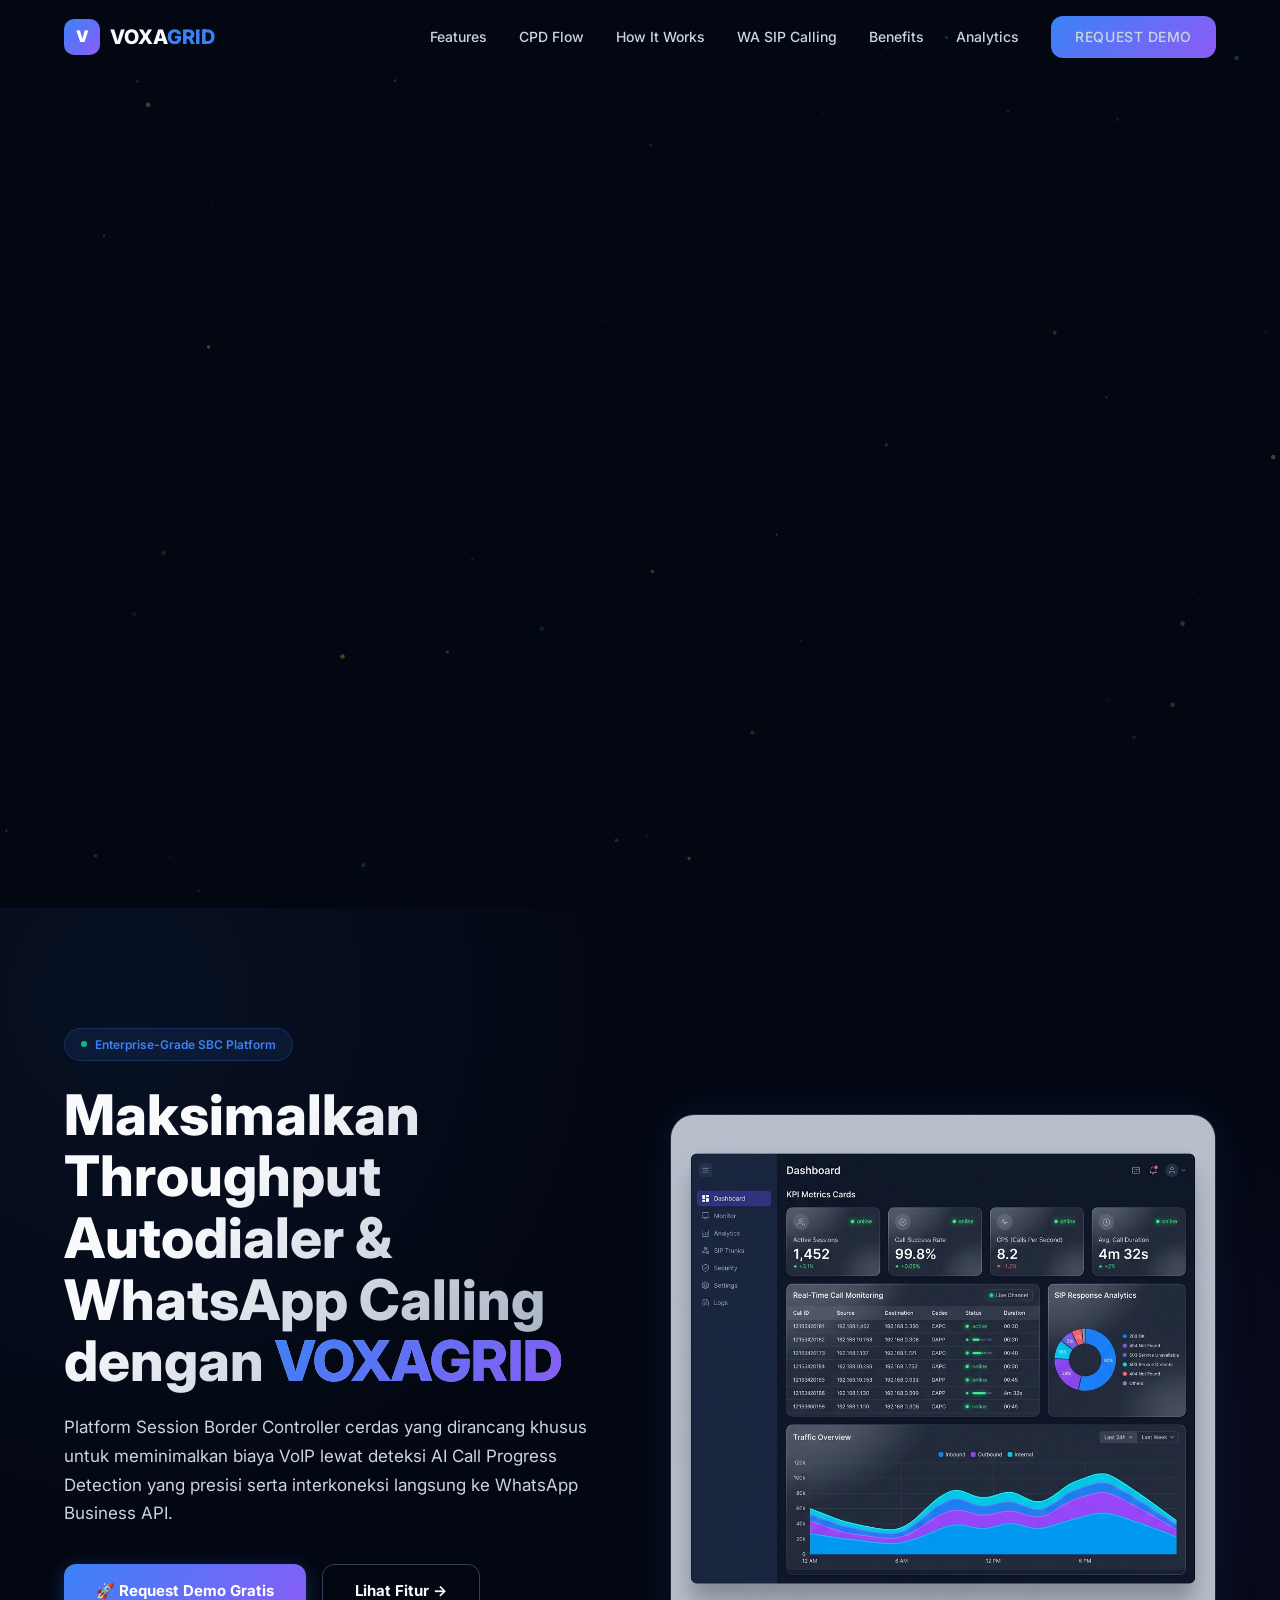
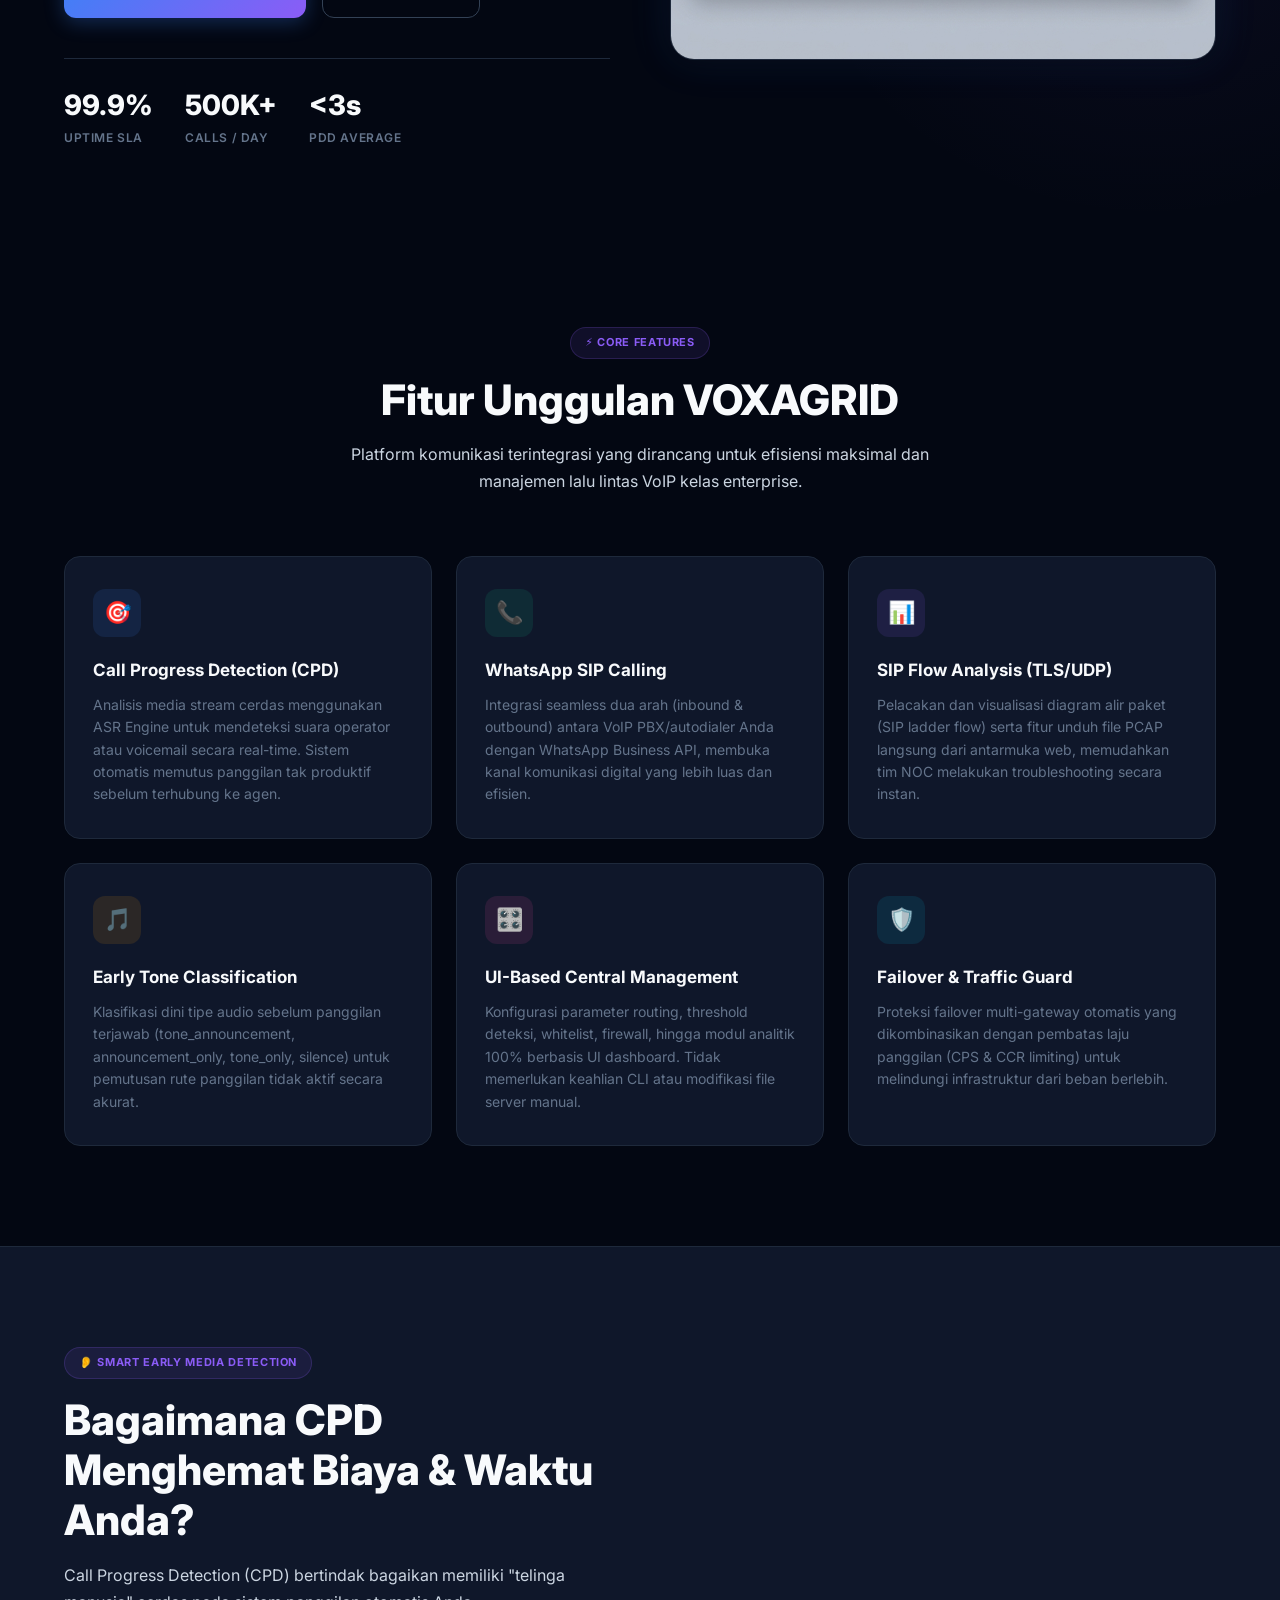
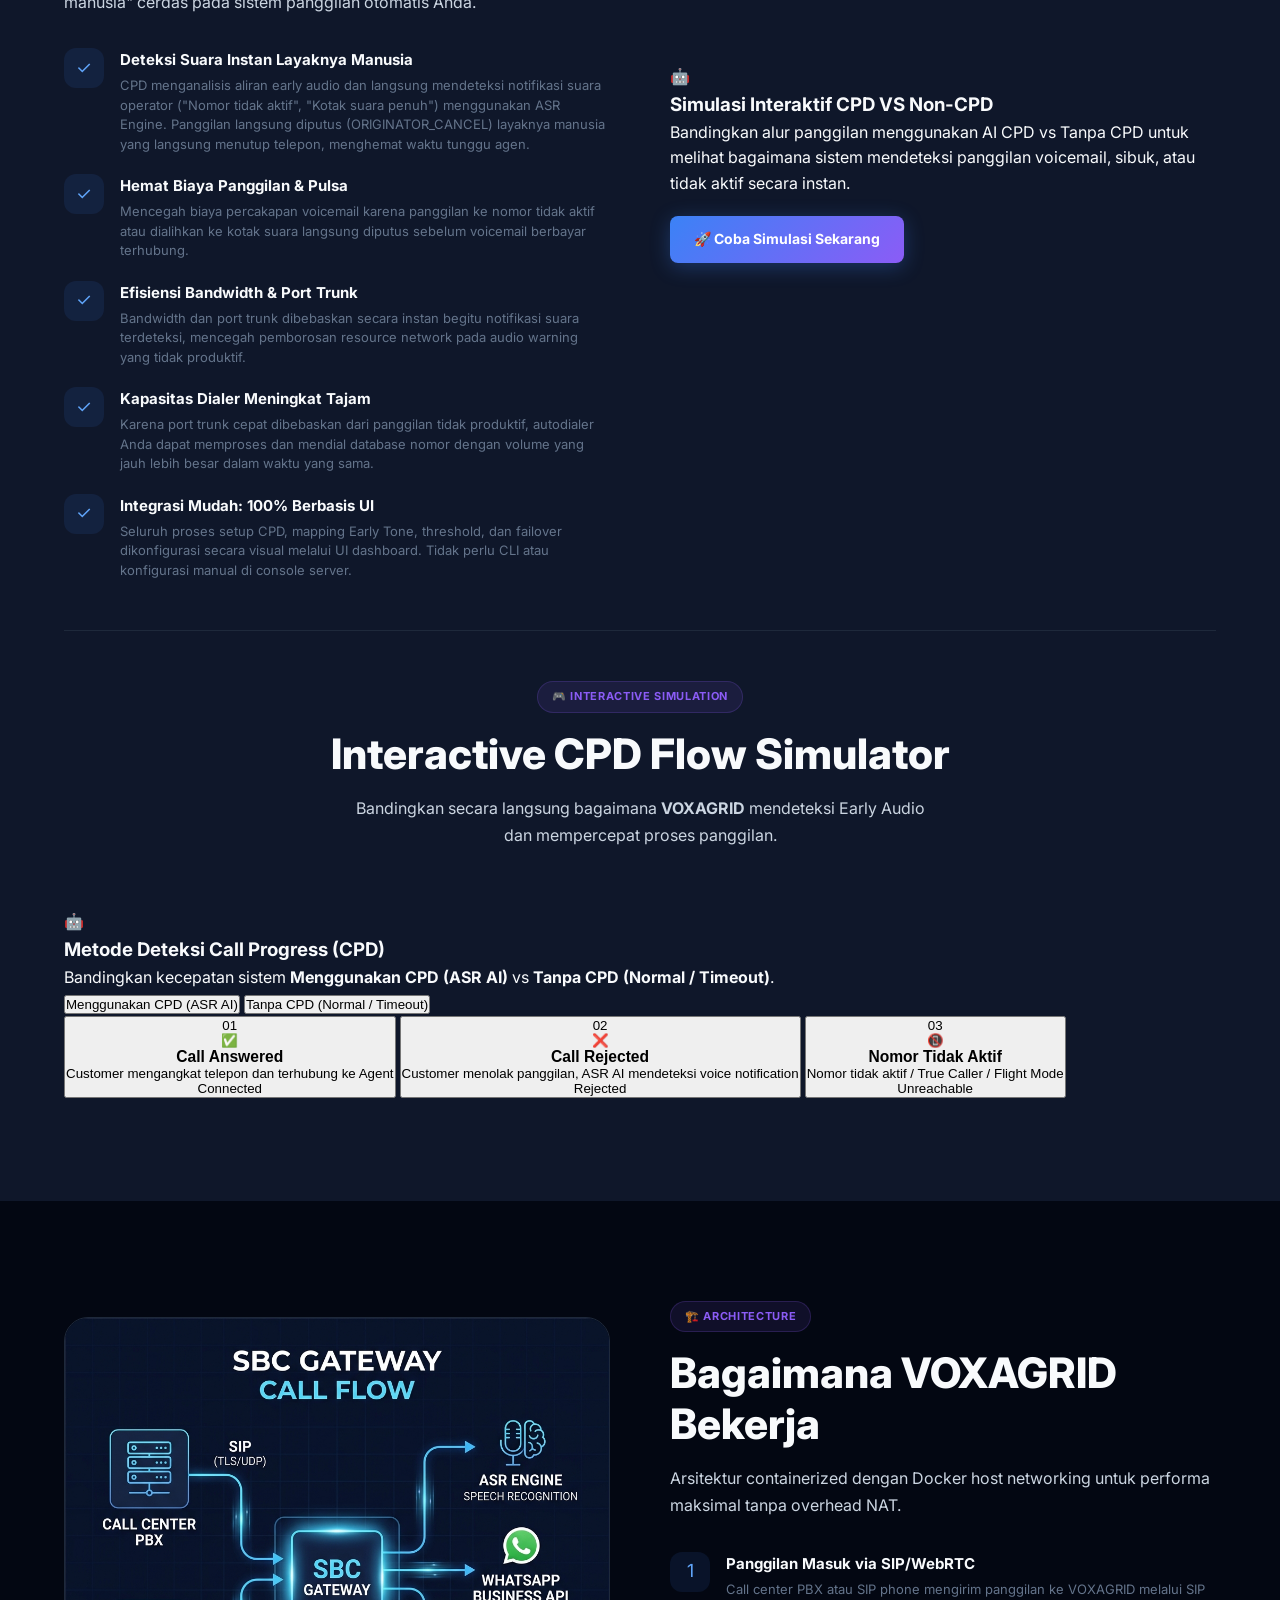
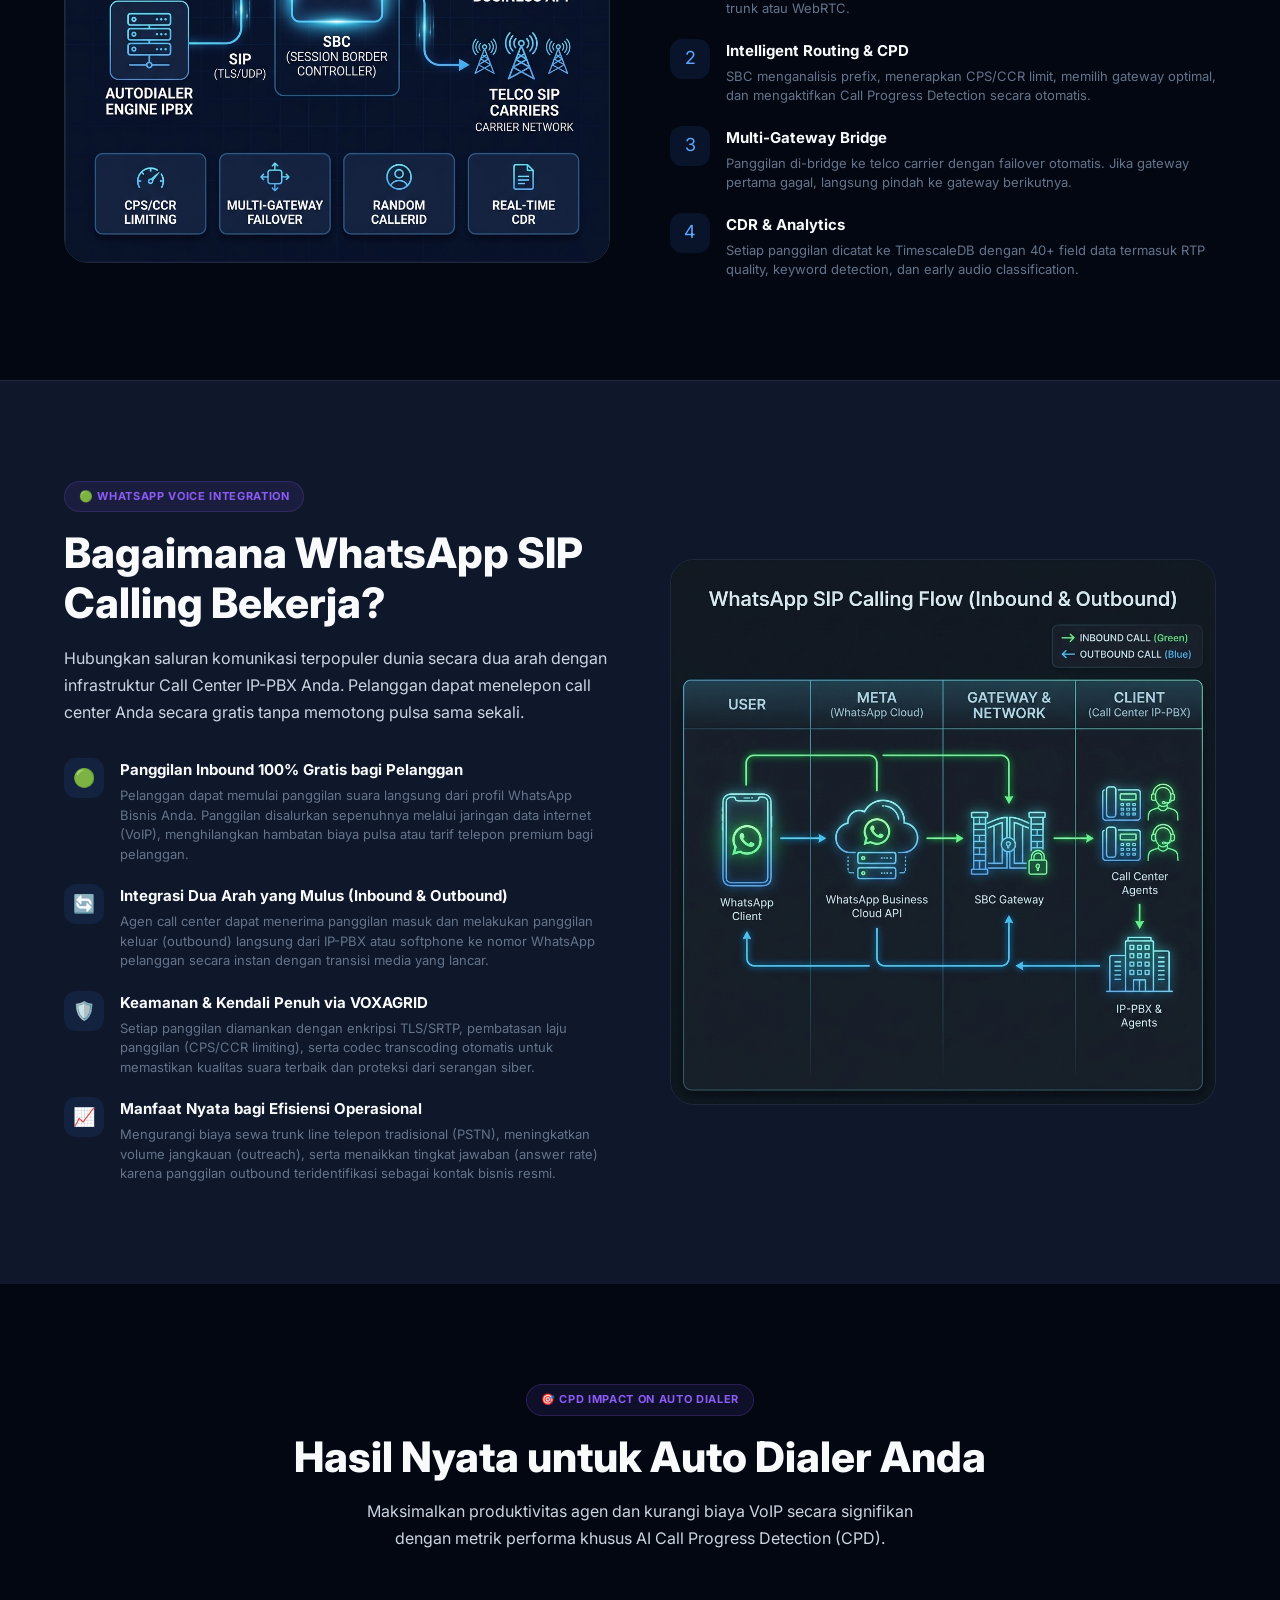
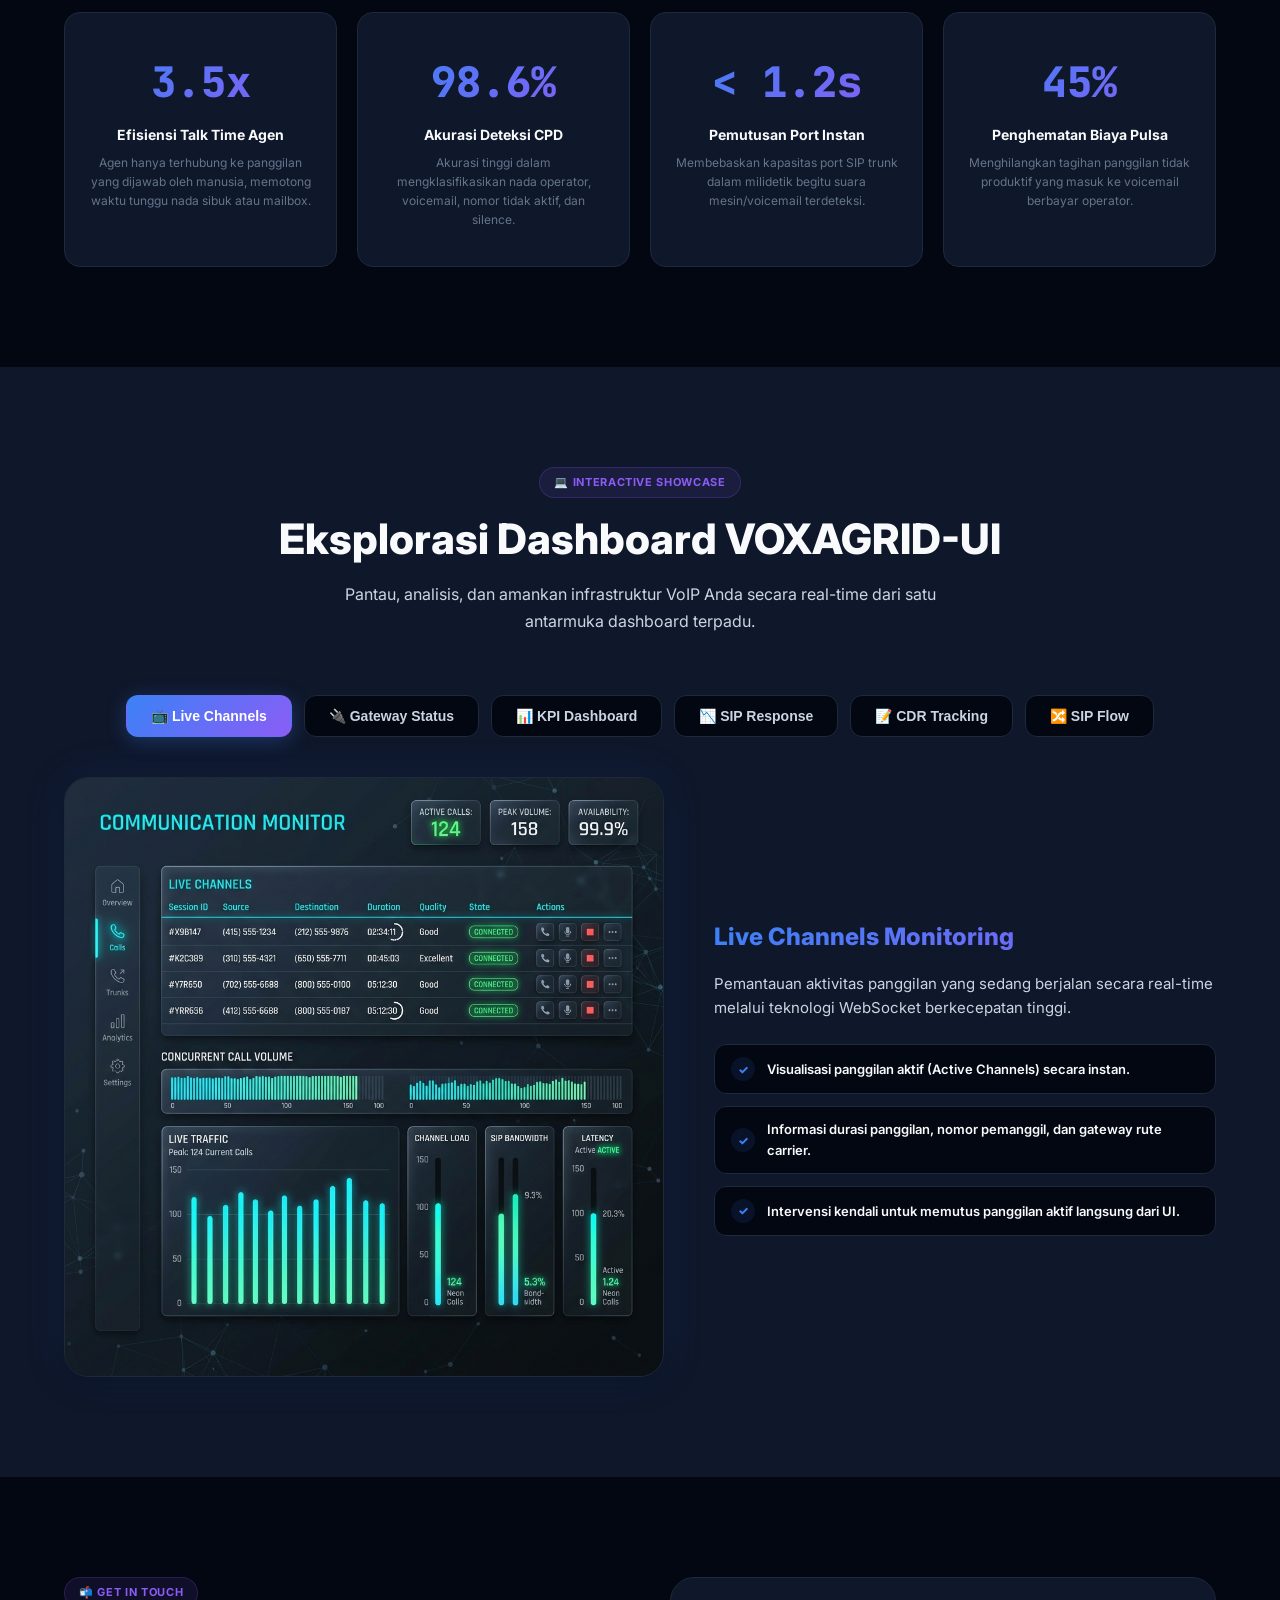
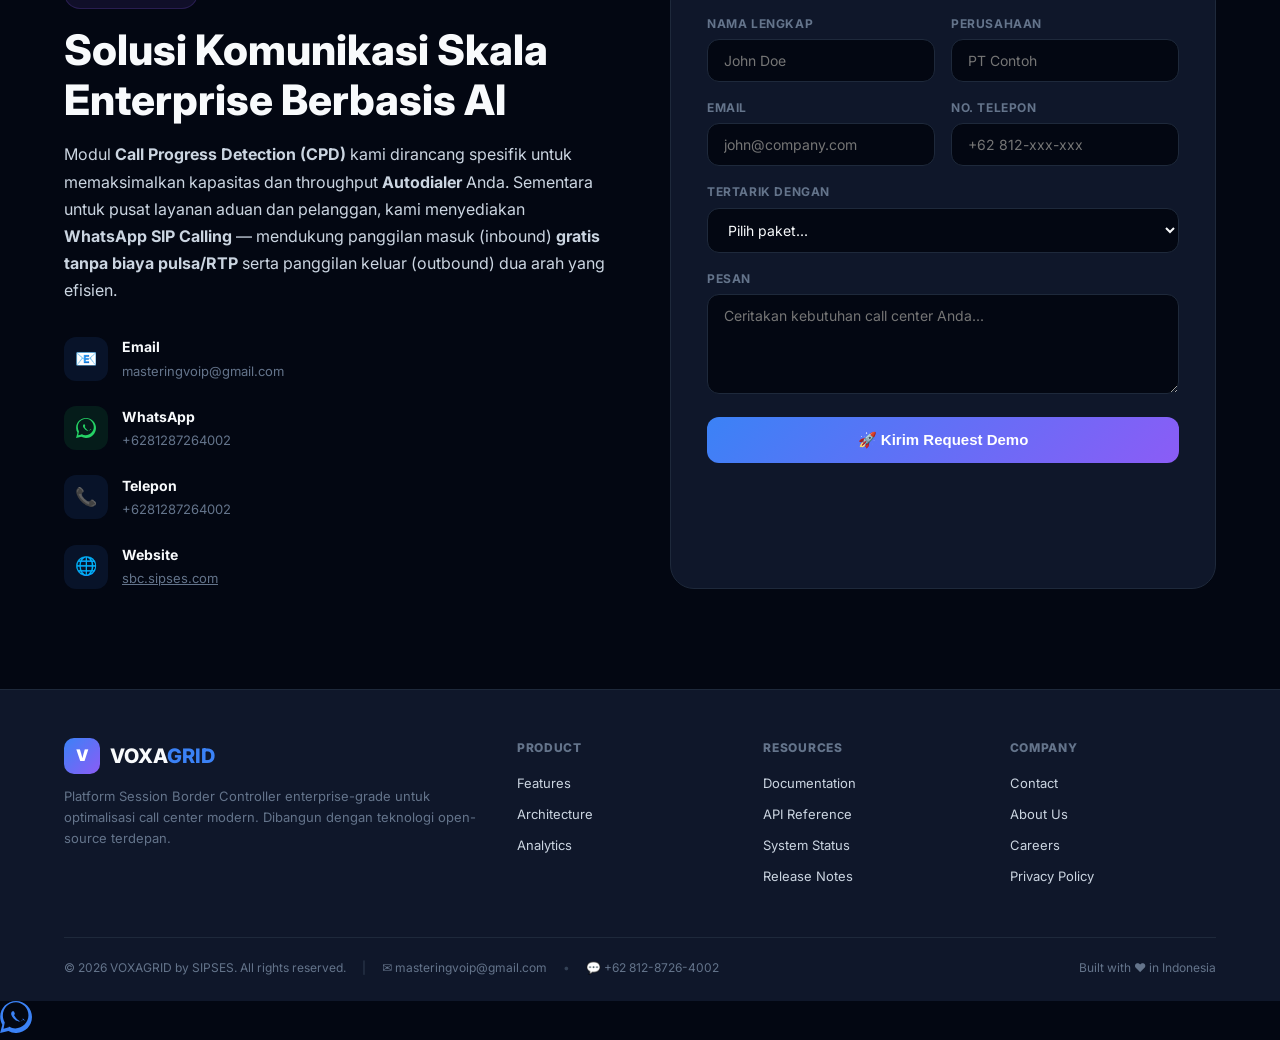
==== commit 348157e5: "Add page load auto-scroll to simulator via hash or query param" ====
--- a/index.html
+++ b/index.html
@@ -1075,6 +1075,22 @@
   alert('Terima kasih! Tim kami akan menghubungi Anda dalam 1x24 jam.');
   e.target.reset();
 });
+
+// Auto-scroll on load if hash is present or if URL contains '?sim'
+window.addEventListener('load', () => {
+  let target = null;
+  if (window.location.hash) {
+    target = document.querySelector(window.location.hash);
+  } else if (window.location.search.includes('sim')) {
+    target = document.getElementById('interactive-simulator');
+  }
+  
+  if (target) {
+    setTimeout(() => {
+      target.scrollIntoView({ behavior: 'smooth', block: 'start' });
+    }, 600);
+  }
+});
 </script>
 
 <!-- Floating WhatsApp Button -->
